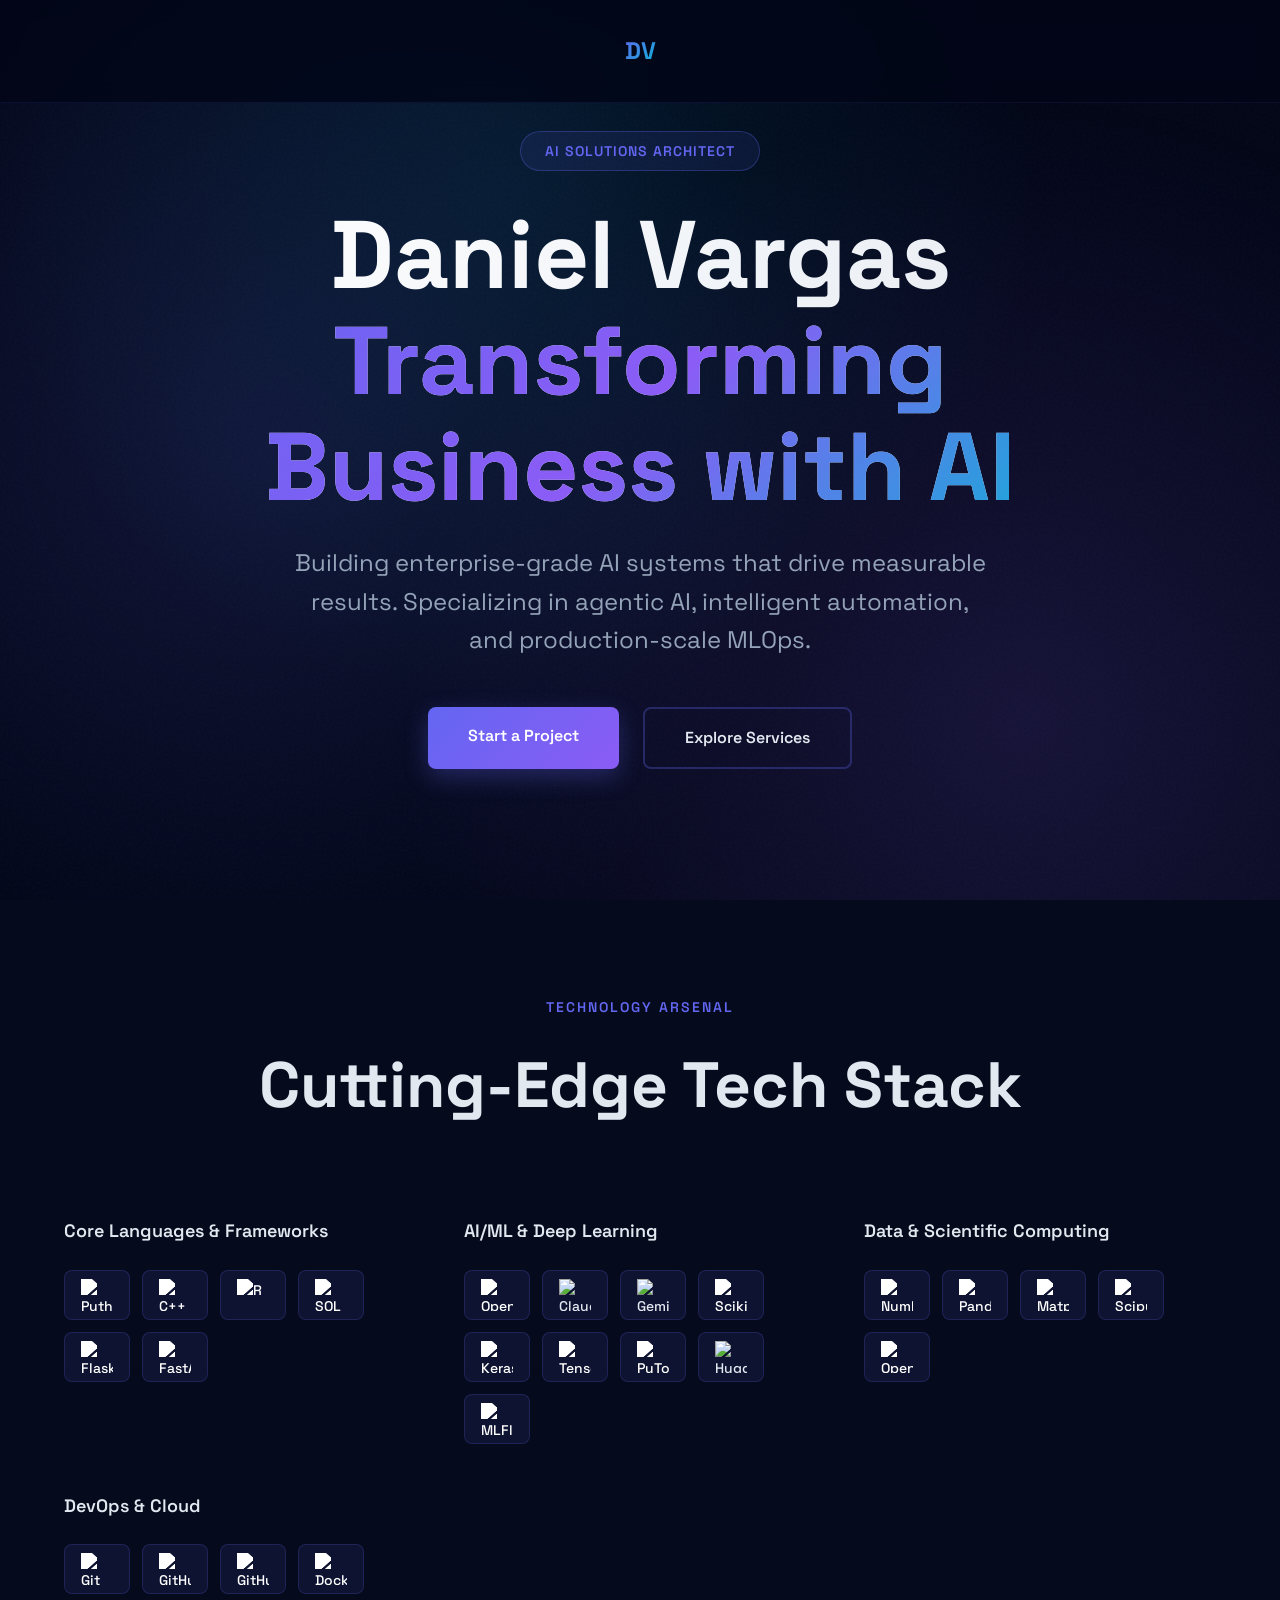
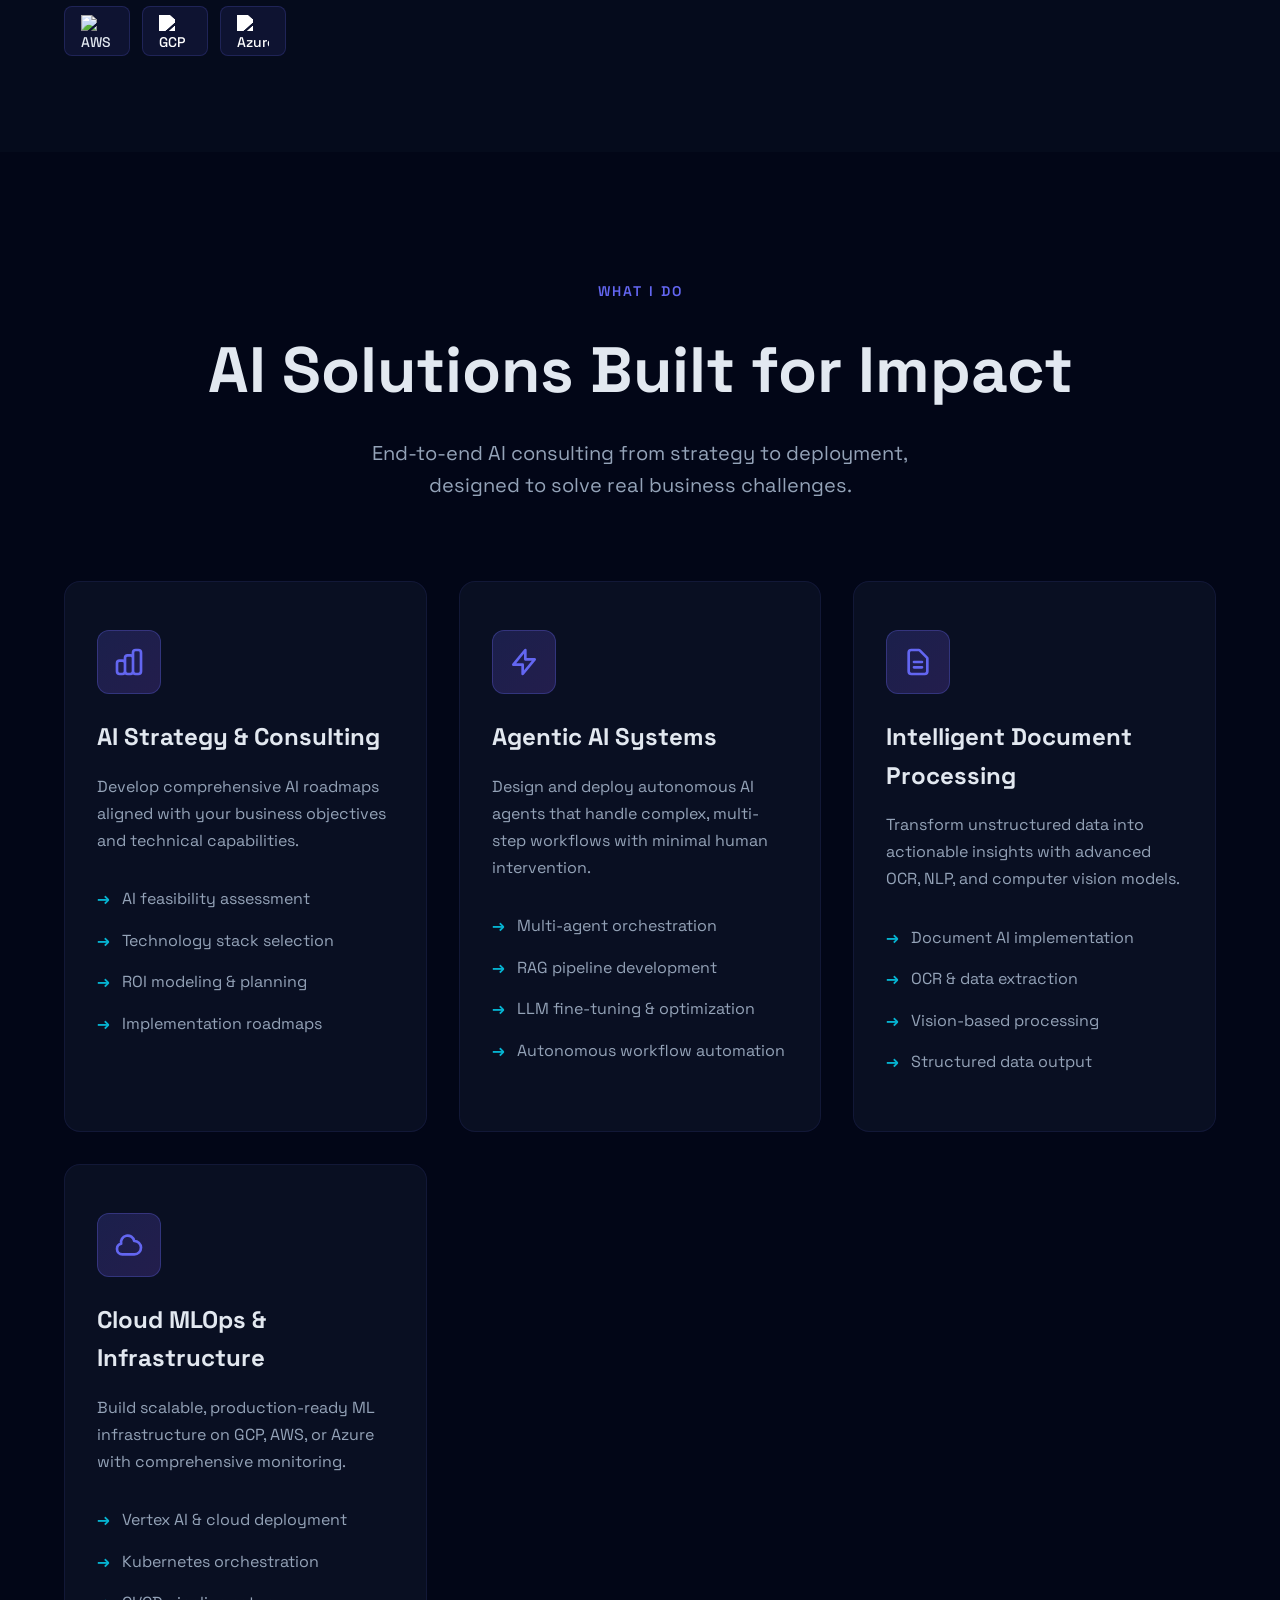
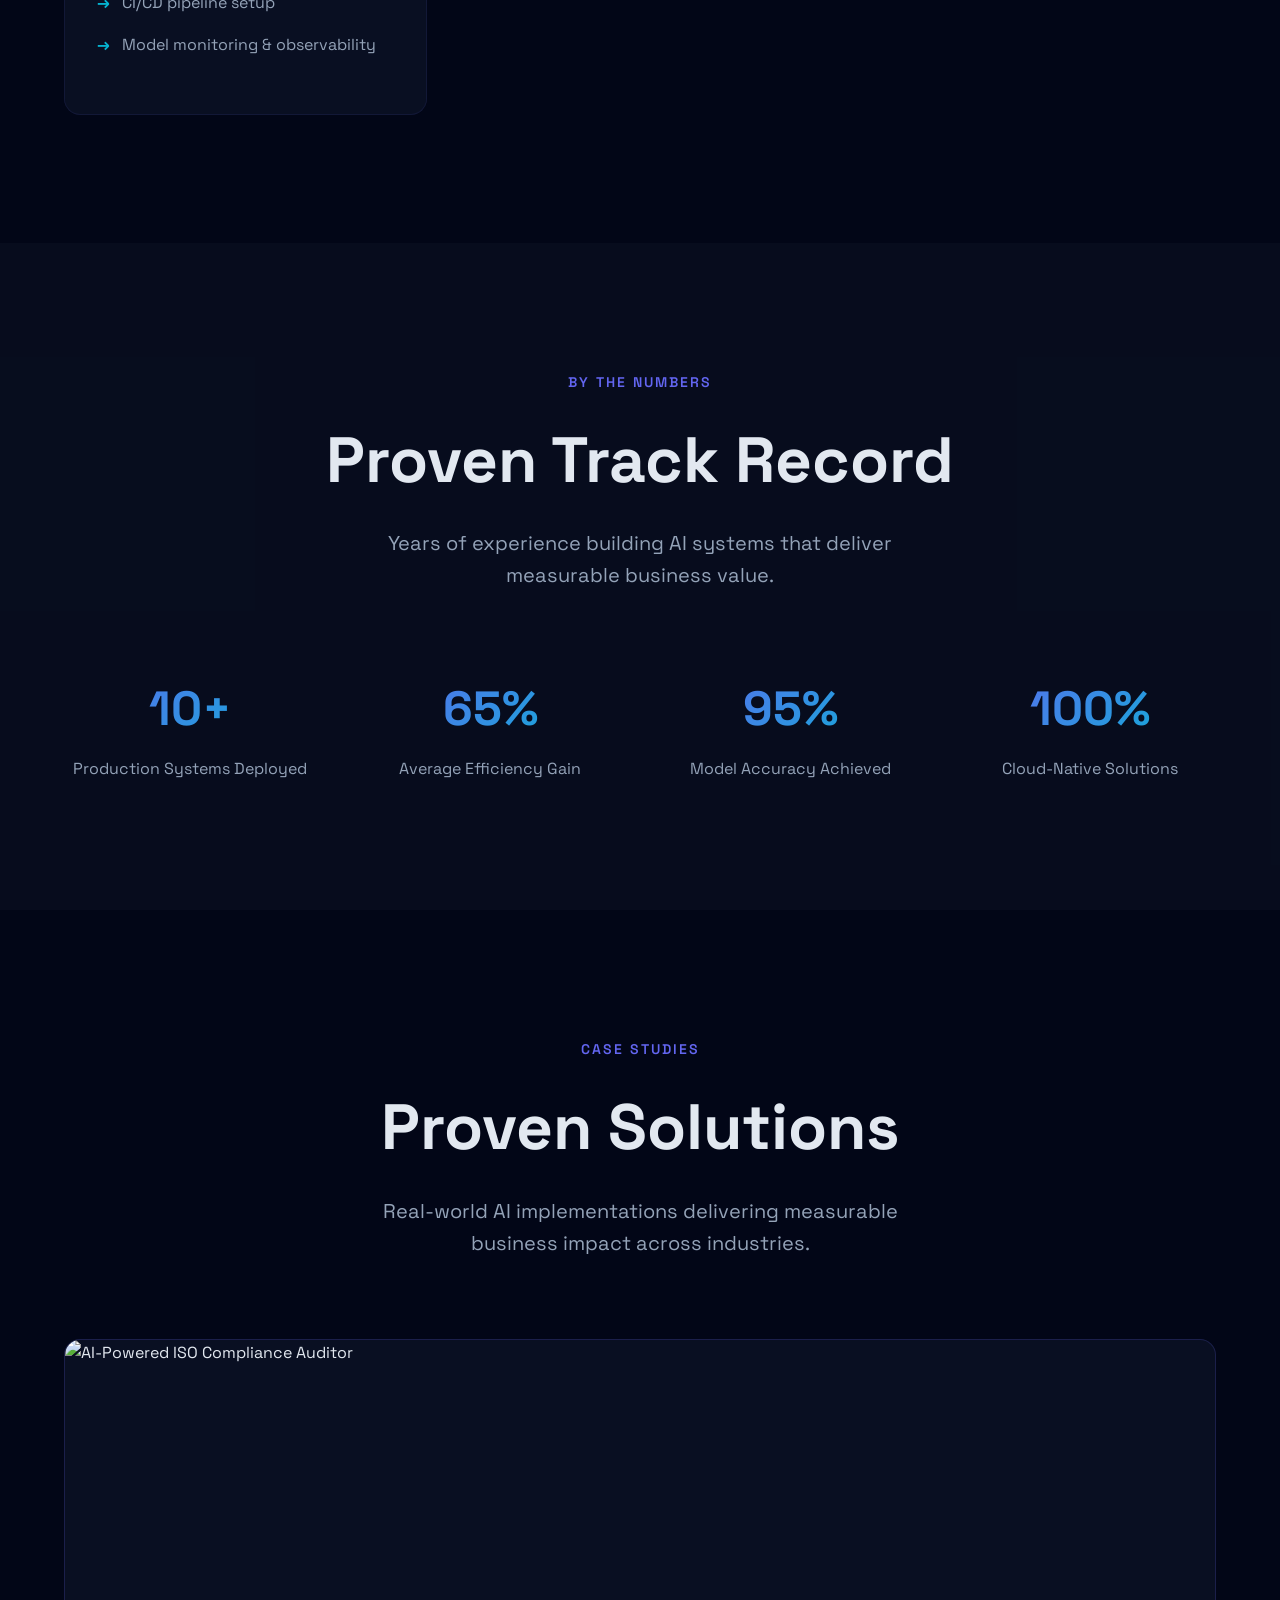
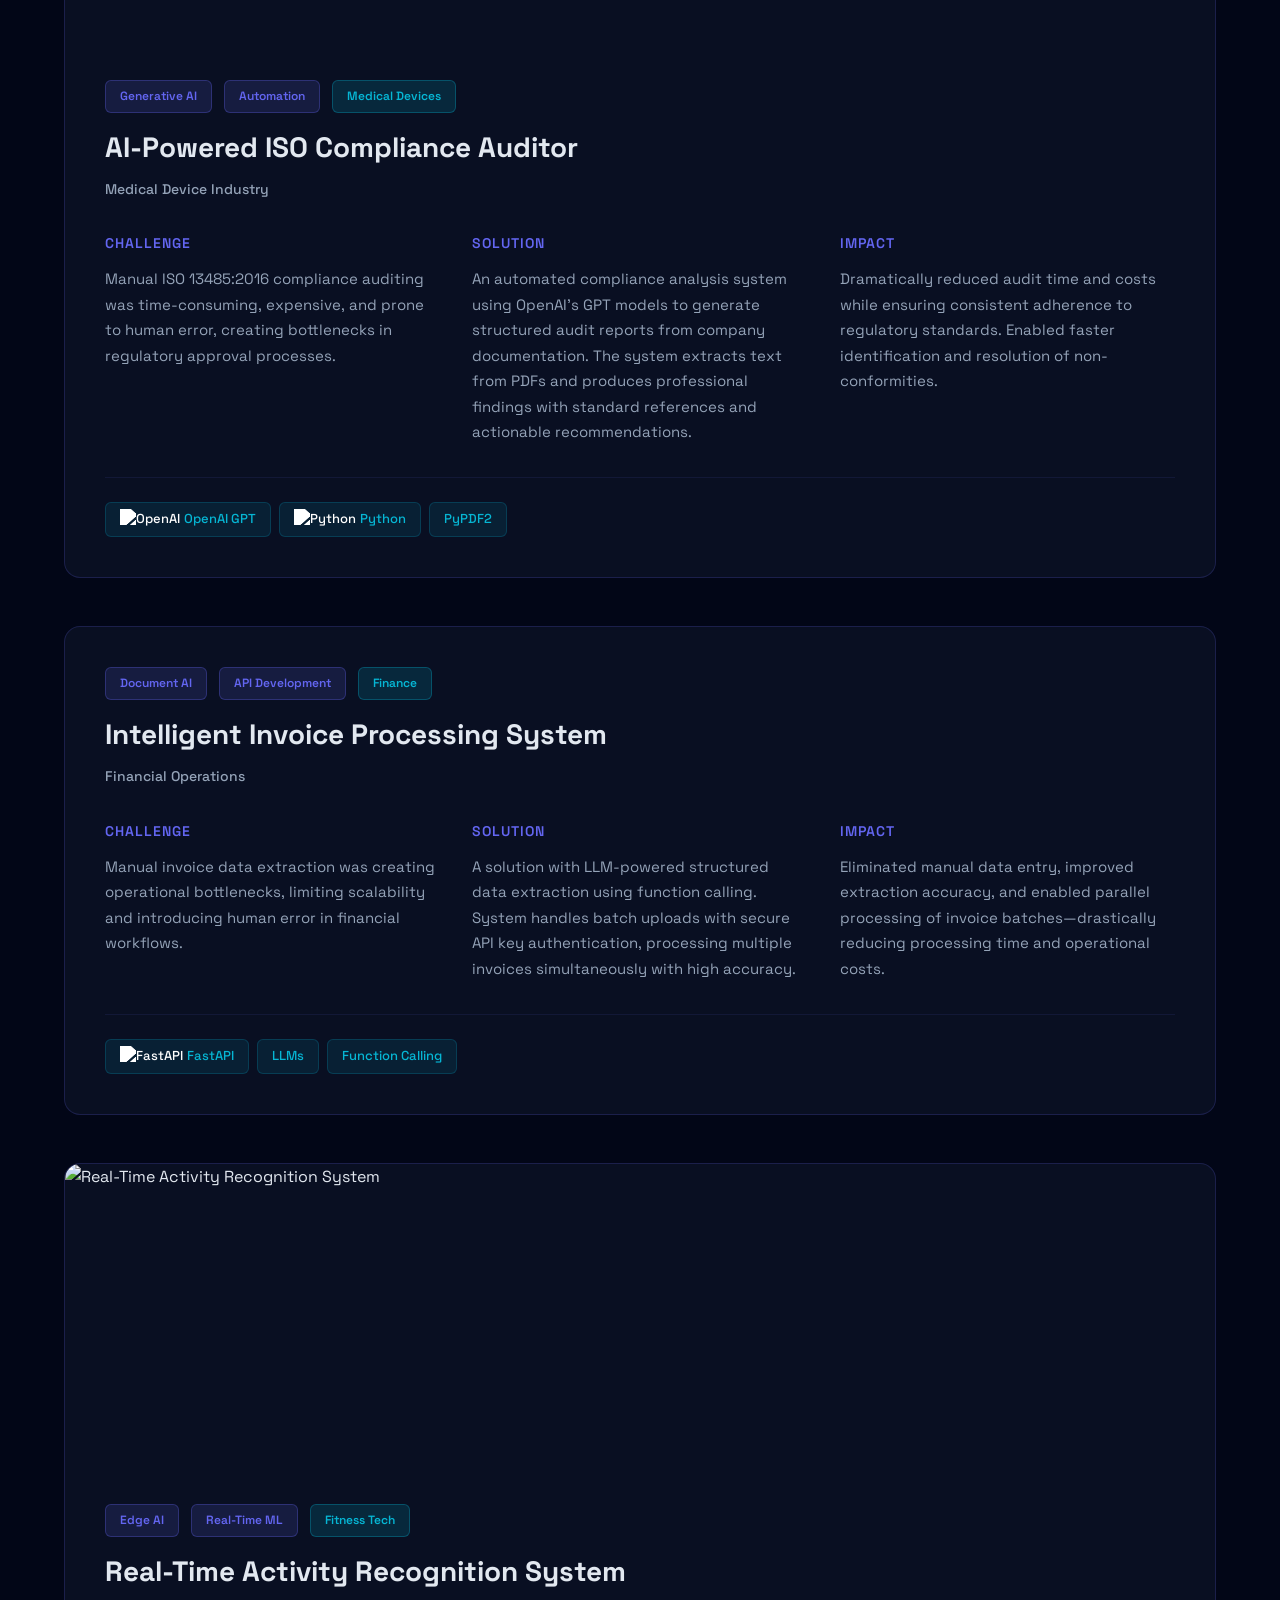
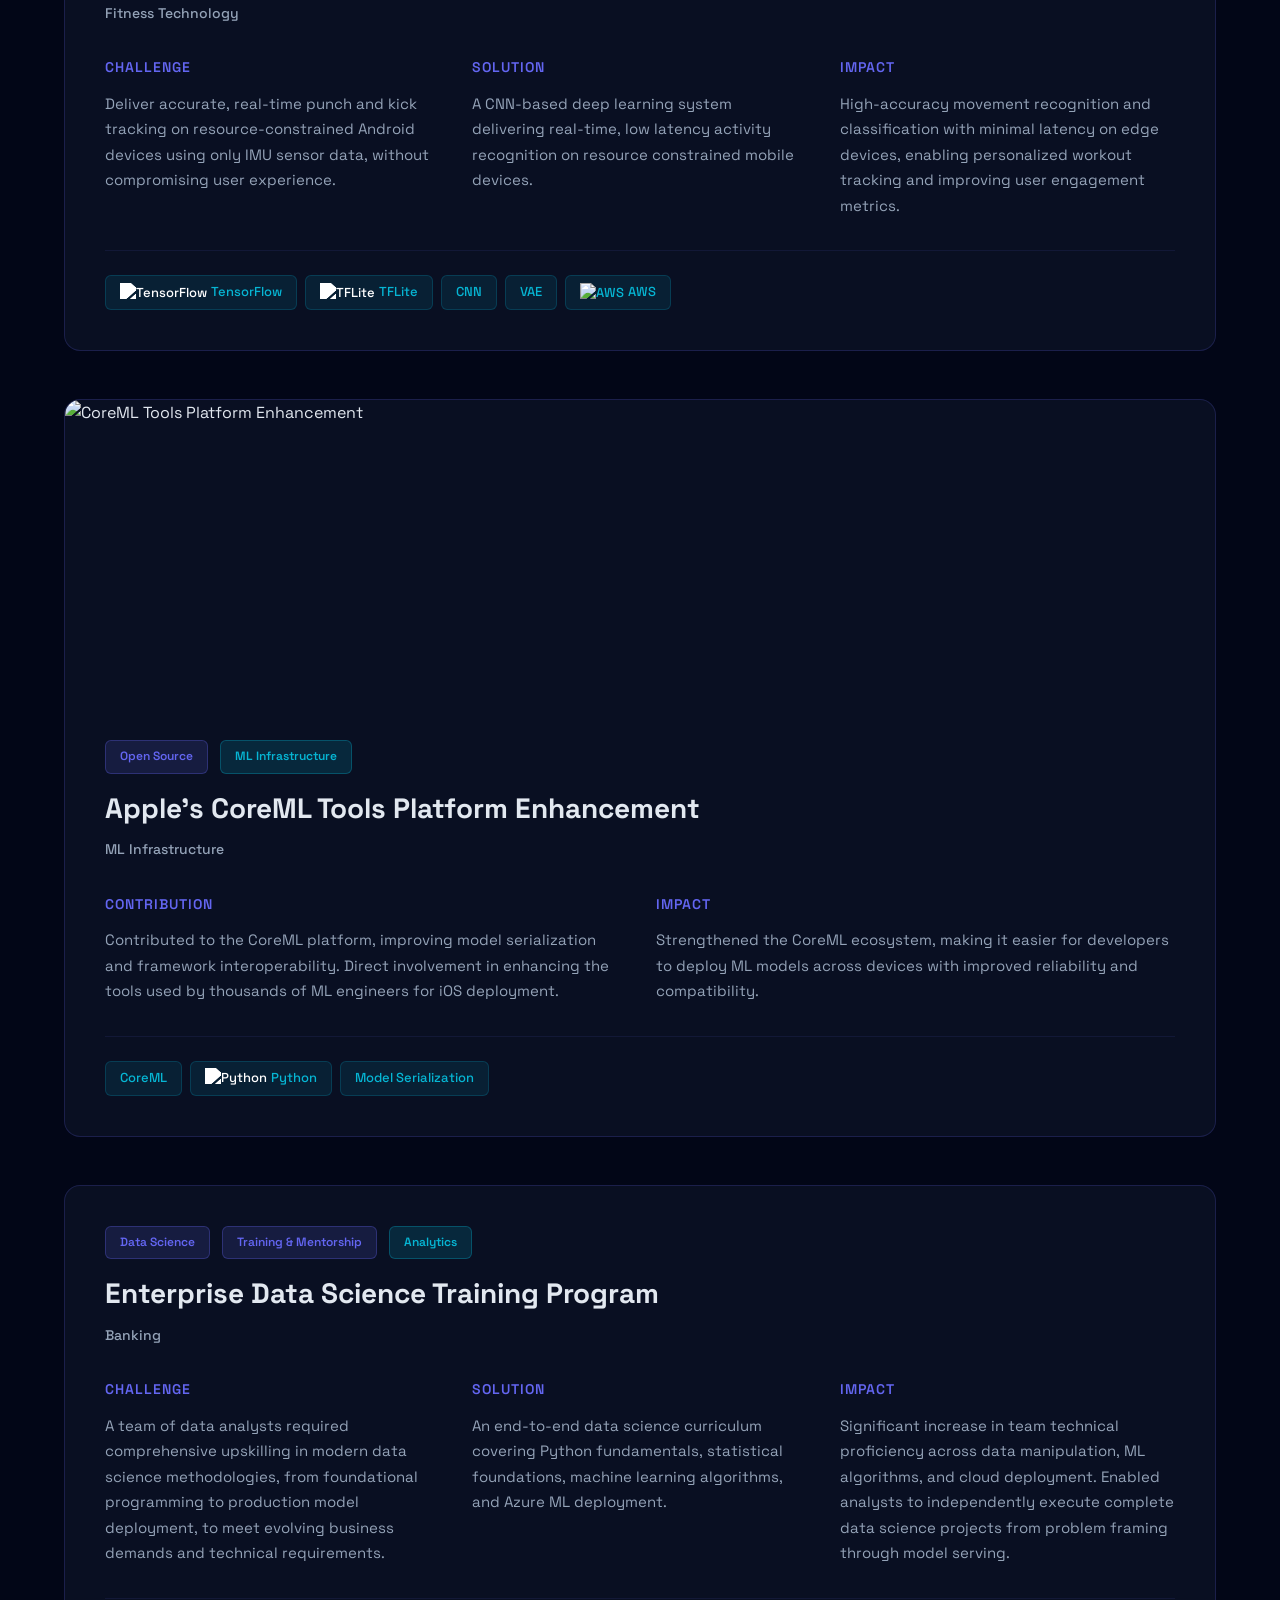
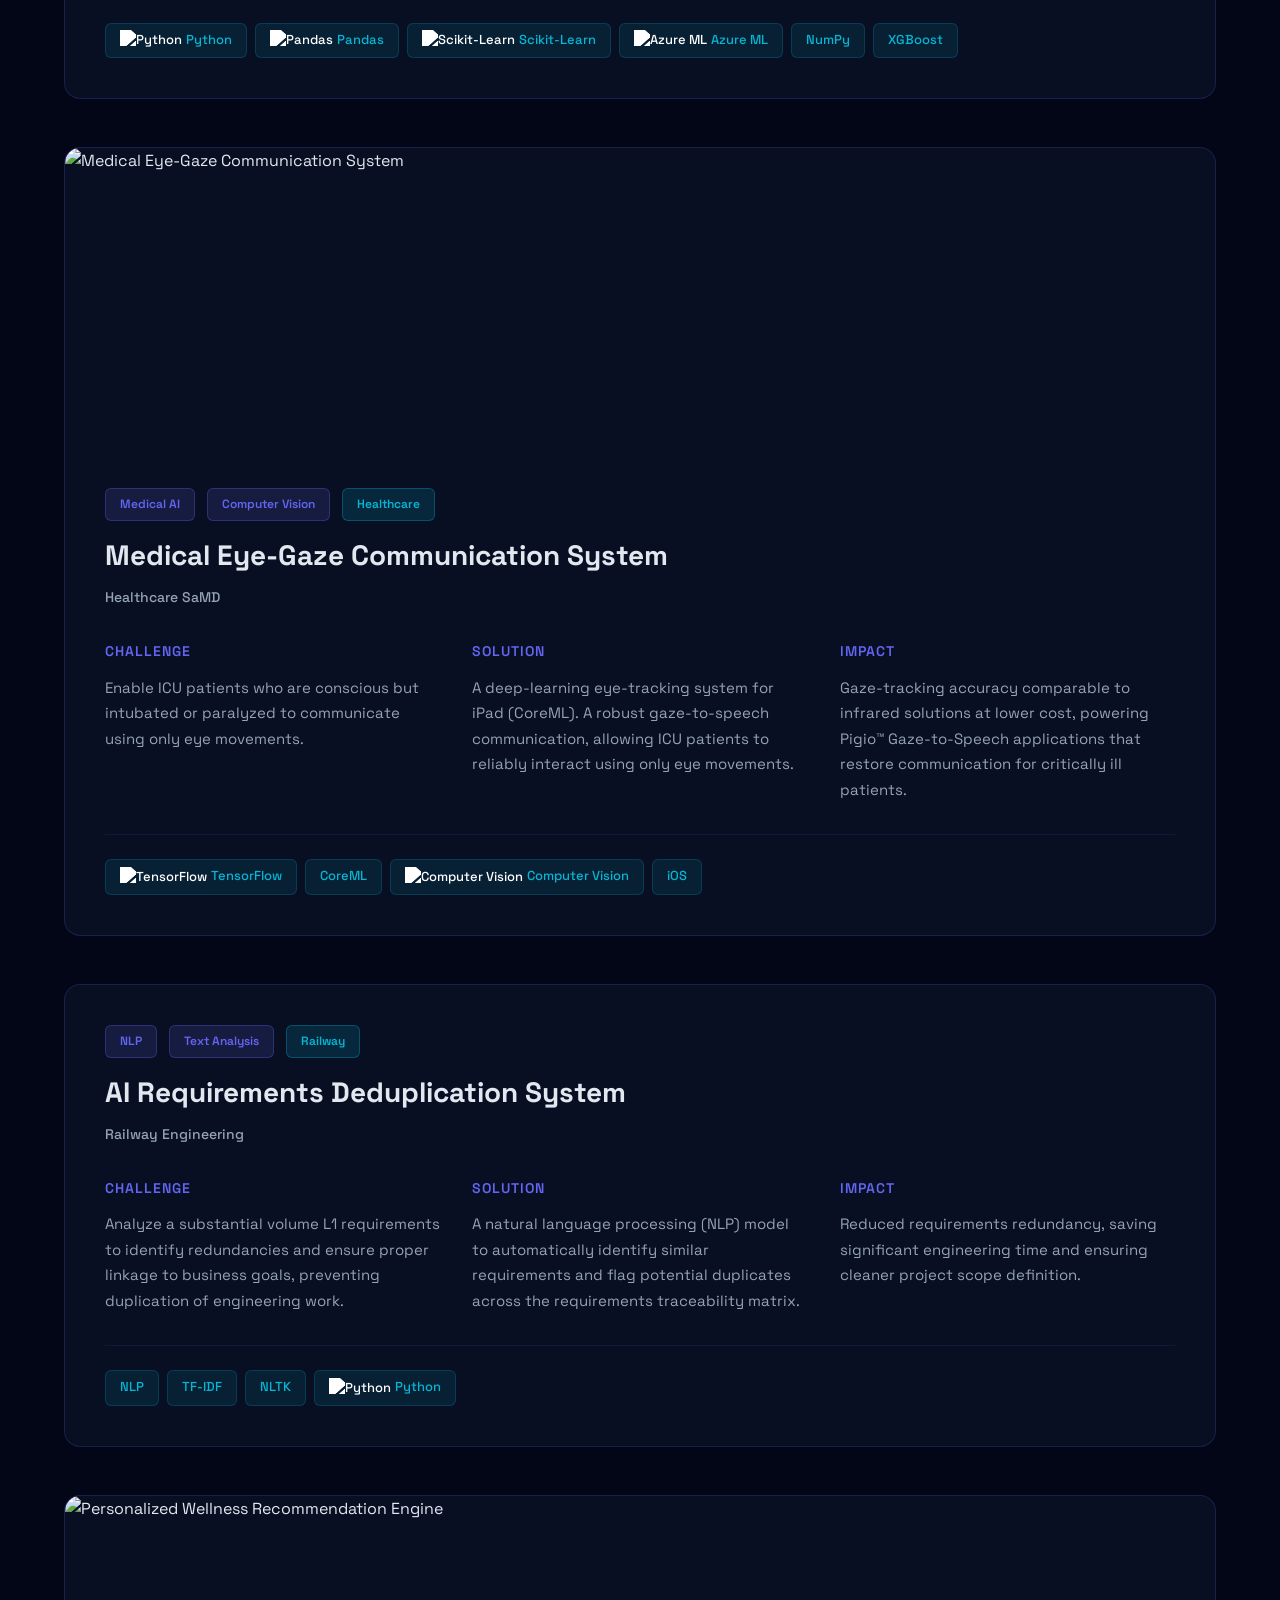
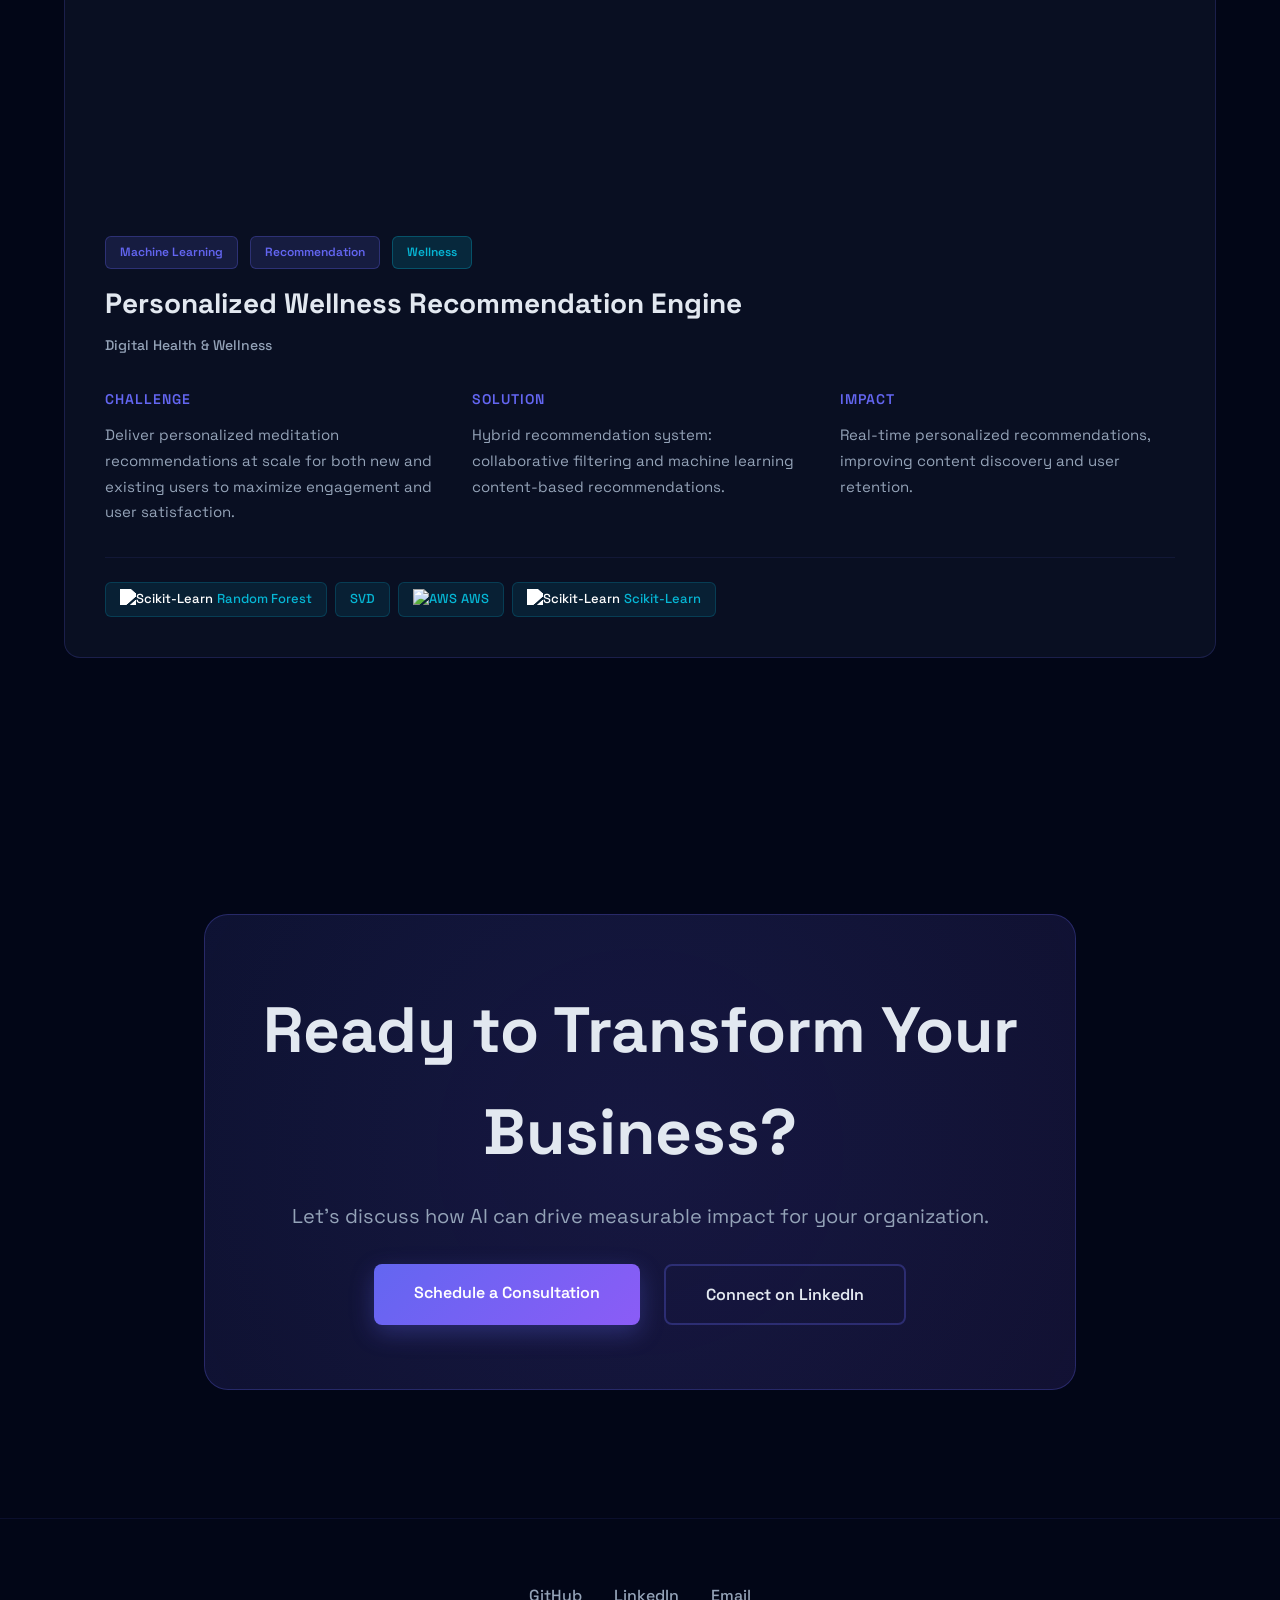
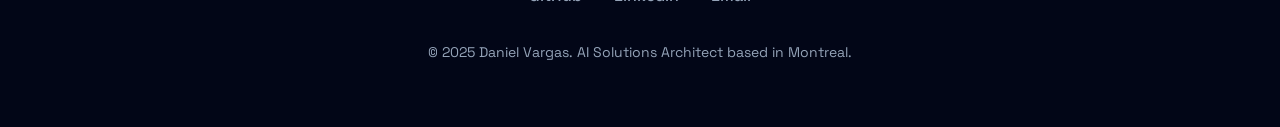
==== index.html @ e48bd7ed "imrpoves wording." ====
<!DOCTYPE html>
<html lang="en">
<head>
    <meta charset="UTF-8">
    <meta name="viewport" content="width=device-width, initial-scale=1.0">
    <title>Daniel Vargas | AI Solutions Architect</title>
    <link rel="icon" type="image/svg+xml" href="data:image/svg+xml,<svg xmlns='http://www.w3.org/2000/svg' viewBox='0 0 100 100'><defs><linearGradient id='grad' x1='0%25' y1='0%25' x2='100%25' y2='100%25'><stop offset='0%25' style='stop-color:%236366f1;stop-opacity:1'/><stop offset='100%25' style='stop-color:%2306b6d4;stop-opacity:1'/></linearGradient></defs><rect width='100' height='100' rx='20' fill='%23050816'/><text x='50' y='72' font-family='Arial,sans-serif' font-size='55' font-weight='700' fill='url(%23grad)' text-anchor='middle'>DV</text></svg>">
    <link rel="preconnect" href="https://fonts.googleapis.com">
    <link rel="preconnect" href="https://fonts.gstatic.com" crossorigin>
    <link href="https://fonts.googleapis.com/css2?family=Space+Grotesk:wght@300;400;500;600;700&display=swap" rel="stylesheet">
    <style>
        * {
            margin: 0;
            padding: 0;
            box-sizing: border-box;
        }

        :root {
            --primary: #6366f1;
            --secondary: #8b5cf6;
            --accent: #06b6d4;
            --dark: #0f172a;
            --darker: #020617;
            --text: #e2e8f0;
            --text-dim: #94a3b8;
        }

        body {
            font-family: 'Space Grotesk', sans-serif;
            background: var(--darker);
            color: var(--text);
            overflow-x: hidden;
            line-height: 1.6;
        }

        /* Animated Background */
        .bg-animated {
            position: fixed;
            top: 0;
            left: 0;
            width: 100%;
            height: 100%;
            z-index: 0;
            background: 
                radial-gradient(circle at 20% 50%, rgba(99, 102, 241, 0.15) 0%, transparent 50%),
                radial-gradient(circle at 80% 80%, rgba(139, 92, 246, 0.15) 0%, transparent 50%),
                radial-gradient(circle at 40% 20%, rgba(6, 182, 212, 0.1) 0%, transparent 50%);
        }

        .grain {
            position: fixed;
            top: 0;
            left: 0;
            width: 100%;
            height: 100%;
            z-index: 1;
            opacity: 0.03;
            pointer-events: none;
            background-image: url("data:image/svg+xml,%3Csvg viewBox='0 0 400 400' xmlns='http://www.w3.org/2000/svg'%3E%3Cfilter id='noiseFilter'%3E%3CfeTurbulence type='fractalNoise' baseFrequency='0.9' numOctaves='4' stitchTiles='stitch'/%3E%3C/filter%3E%3Crect width='100%25' height='100%25' filter='url(%23noiseFilter)'/%3E%3C/svg%3E");
        }

        .content {
            position: relative;
            z-index: 2;
        }

        /* Navigation */
        nav {
            position: fixed;
            top: 0;
            width: 100%;
            padding: 2rem 4rem;
            display: flex;
            justify-content: center;
            align-items: center;
            z-index: 100;
            backdrop-filter: blur(12px);
            background: rgba(2, 6, 23, 0.8);
            border-bottom: 1px solid rgba(99, 102, 241, 0.1);
        }

        .logo {
            font-size: 1.5rem;
            font-weight: 700;
            background: linear-gradient(135deg, var(--primary), var(--accent));
            -webkit-background-clip: text;
            -webkit-text-fill-color: transparent;
            background-clip: text;
        }

        /* Hero Section */
        .hero {
            min-height: 100vh;
            display: flex;
            align-items: center;
            justify-content: center;
            padding: 8rem 4rem;
            text-align: center;
        }

        .hero-content {
            max-width: 1000px;
        }

        .hero-badge {
            display: inline-block;
            padding: 0.5rem 1.5rem;
            background: rgba(99, 102, 241, 0.1);
            border: 1px solid rgba(99, 102, 241, 0.3);
            border-radius: 50px;
            font-size: 0.875rem;
            font-weight: 600;
            color: var(--primary);
            margin-bottom: 2rem;
            text-transform: uppercase;
            letter-spacing: 1px;
        }

        h1 {
            font-size: clamp(3rem, 8vw, 6rem);
            font-weight: 700;
            line-height: 1.1;
            margin-bottom: 1.5rem;
            background: linear-gradient(135deg, #fff 0%, var(--text) 100%);
            -webkit-background-clip: text;
            -webkit-text-fill-color: transparent;
            background-clip: text;
        }

        .hero h1 span {
            display: block;
            background: linear-gradient(135deg, var(--primary), var(--secondary), var(--accent));
            -webkit-background-clip: text;
            -webkit-text-fill-color: transparent;
            background-clip: text;
        }

        .hero-subtitle {
            font-size: clamp(1.125rem, 2vw, 1.5rem);
            color: var(--text-dim);
            margin-bottom: 3rem;
            max-width: 700px;
            margin-left: auto;
            margin-right: auto;
        }

        .cta-buttons {
            display: flex;
            gap: 1.5rem;
            justify-content: center;
            flex-wrap: wrap;
        }

        .btn {
            padding: 1rem 2.5rem;
            border-radius: 8px;
            font-weight: 600;
            text-decoration: none;
            transition: all 0.3s;
            font-size: 1rem;
            cursor: pointer;
            border: none;
            display: inline-block;
        }

        .btn-primary {
            background: linear-gradient(135deg, var(--primary), var(--secondary));
            color: white;
            box-shadow: 0 8px 24px rgba(99, 102, 241, 0.3);
        }

        .btn-primary:hover {
            transform: translateY(-2px);
            box-shadow: 0 12px 32px rgba(99, 102, 241, 0.4);
        }

        .btn-secondary {
            background: transparent;
            color: var(--text);
            border: 2px solid rgba(99, 102, 241, 0.3);
        }

        .btn-secondary:hover {
            border-color: var(--primary);
            background: rgba(99, 102, 241, 0.1);
        }

        /* Services Section */
        .services {
            padding: 8rem 4rem;
            max-width: 1400px;
            margin: 0 auto;
        }

        .section-header {
            text-align: center;
            margin-bottom: 5rem;
        }

        .section-label {
            font-size: 0.875rem;
            font-weight: 600;
            color: var(--primary);
            text-transform: uppercase;
            letter-spacing: 2px;
            margin-bottom: 1rem;
        }

        h2 {
            font-size: clamp(2.5rem, 5vw, 4rem);
            font-weight: 700;
            margin-bottom: 1rem;
        }

        .section-description {
            font-size: 1.25rem;
            color: var(--text-dim);
            max-width: 600px;
            margin: 0 auto;
        }

        .services-grid {
            display: grid;
            grid-template-columns: repeat(auto-fit, minmax(300px, 1fr));
            gap: 2rem;
        }

        .service-card {
            background: rgba(15, 23, 42, 0.6);
            border: 1px solid rgba(99, 102, 241, 0.1);
            border-radius: 16px;
            padding: 3rem 2rem;
            transition: all 0.4s;
            position: relative;
            overflow: hidden;
        }

        .service-card::before {
            content: '';
            position: absolute;
            top: 0;
            left: 0;
            width: 100%;
            height: 100%;
            background: linear-gradient(135deg, rgba(99, 102, 241, 0.1) 0%, transparent 50%);
            opacity: 0;
            transition: opacity 0.4s;
        }

        .service-card:hover {
            transform: translateY(-8px);
            border-color: rgba(99, 102, 241, 0.3);
            box-shadow: 0 20px 60px rgba(99, 102, 241, 0.2);
        }

        .service-card:hover::before {
            opacity: 1;
        }

        .service-icon {
            width: 64px;
            height: 64px;
            background: linear-gradient(135deg, rgba(99, 102, 241, 0.2), rgba(139, 92, 246, 0.2));
            border-radius: 12px;
            display: flex;
            align-items: center;
            justify-content: center;
            margin-bottom: 1.5rem;
            border: 1px solid rgba(99, 102, 241, 0.3);
            position: relative;
            z-index: 1;
        }

        .service-icon svg {
            width: 32px;
            height: 32px;
            stroke: var(--primary);
        }

        .service-card h3 {
            font-size: 1.5rem;
            margin-bottom: 1rem;
            position: relative;
            z-index: 1;
        }

        .service-card p {
            color: var(--text-dim);
            line-height: 1.7;
            position: relative;
            z-index: 1;
        }

        .service-features {
            list-style: none;
            margin-top: 1.5rem;
            position: relative;
            z-index: 1;
        }

        .service-features li {
            padding: 0.5rem 0;
            color: var(--text-dim);
            display: flex;
            align-items: center;
            gap: 0.75rem;
        }

        .service-features li::before {
            content: '→';
            color: var(--accent);
            font-weight: 700;
        }

        /* Expertise Section */
        .expertise {
            padding: 8rem 4rem;
            background: rgba(15, 23, 42, 0.4);
        }

        .expertise-content {
            max-width: 1400px;
            margin: 0 auto;
        }

        .expertise-grid {
            display: grid;
            grid-template-columns: repeat(auto-fit, minmax(250px, 1fr));
            gap: 3rem;
            margin-top: 4rem;
        }

        .expertise-item {
            text-align: center;
        }

        .expertise-number {
            font-size: 3rem;
            font-weight: 700;
            background: linear-gradient(135deg, var(--primary), var(--accent));
            -webkit-background-clip: text;
            -webkit-text-fill-color: transparent;
            background-clip: text;
            margin-bottom: 0.5rem;
        }

        .expertise-label {
            color: var(--text-dim);
            font-size: 1rem;
        }

        /* CTA Section */
        .cta-section {
            padding: 8rem 4rem;
            max-width: 1000px;
            margin: 0 auto;
            text-align: center;
        }

        .cta-box {
            background: linear-gradient(135deg, rgba(99, 102, 241, 0.1), rgba(139, 92, 246, 0.1));
            border: 1px solid rgba(99, 102, 241, 0.3);
            border-radius: 24px;
            padding: 4rem 3rem;
            position: relative;
            overflow: hidden;
        }

        .cta-box::before {
            content: '';
            position: absolute;
            top: -50%;
            left: -50%;
            width: 200%;
            height: 200%;
            background: radial-gradient(circle, rgba(99, 102, 241, 0.1) 0%, transparent 70%);
            animation: pulse 4s ease-in-out infinite;
        }

        @keyframes pulse {
            0%, 100% { transform: scale(1); opacity: 0.5; }
            50% { transform: scale(1.1); opacity: 0.8; }
        }

        .cta-box h2 {
            position: relative;
            z-index: 1;
            margin-bottom: 1rem;
        }

        .cta-box p {
            position: relative;
            z-index: 1;
            color: var(--text-dim);
            font-size: 1.25rem;
            margin-bottom: 2rem;
        }

        .cta-box .cta-buttons {
            position: relative;
            z-index: 1;
        }

        /* Footer */
        footer {
            padding: 4rem;
            text-align: center;
            border-top: 1px solid rgba(99, 102, 241, 0.1);
        }

        .footer-content {
            max-width: 1400px;
            margin: 0 auto;
        }

        .social-links {
            display: flex;
            gap: 2rem;
            justify-content: center;
            margin-bottom: 2rem;
        }

        .social-links a {
            color: var(--text-dim);
            text-decoration: none;
            transition: color 0.3s;
            font-weight: 500;
        }

        .social-links a:hover {
            color: var(--primary);
        }

        .copyright {
            color: var(--text-dim);
            font-size: 0.875rem;
        }

        /* Tech Stack Section */
        .tech-stack {
            padding: 6rem 4rem;
            background: rgba(15, 23, 42, 0.3);
        }

        .tech-stack-content {
            max-width: 1400px;
            margin: 0 auto;
        }

        .tech-categories {
            display: grid;
            grid-template-columns: repeat(auto-fit, minmax(300px, 1fr));
            gap: 3rem;
            margin-top: 3rem;
        }

        .tech-category h4 {
            font-size: 1.125rem;
            color: var(--text);
            margin-bottom: 1.5rem;
            font-weight: 600;
        }

        .tech-tags {
            display: flex;
            flex-wrap: wrap;
            gap: 0.75rem;
        }

        .tech-tag {
            background: rgba(99, 102, 241, 0.1);
            border: 1px solid rgba(99, 102, 241, 0.2);
            padding: 0.5rem 1rem;
            border-radius: 8px;
            font-size: 0.875rem;
            font-weight: 500;
            color: var(--text);
            transition: all 0.3s;
            display: flex;
            align-items: center;
            justify-content: center;
        }

        .tech-tag img {
            margin: 0 auto;
        }

        .tech-tag:hover {
            background: rgba(99, 102, 241, 0.2);
            border-color: rgba(99, 102, 241, 0.4);
            transform: translateY(-2px);
        }

        .tech-icon-img {
            width: 32px;
            height: 32px;
            object-fit: contain;
        }

        .tech-icon-filter {
            filter: brightness(0) invert(1);
        }

        /* Projects Section */
        .projects {
            padding: 8rem 4rem;
            max-width: 1400px;
            margin: 0 auto;
        }

        .projects-content {
            width: 100%;
        }

        .projects-list {
            display: flex;
            flex-direction: column;
            gap: 3rem;
            margin-top: 4rem;
        }

        .project-card {
            background: rgba(15, 23, 42, 0.6);
            border: 1px solid rgba(99, 102, 241, 0.2);
            border-radius: 16px;
            padding: 0;
            transition: all 0.3s;
            overflow: hidden;
        }

        .project-image {
            width: 100%;
            height: 300px;
            object-fit: cover;
            display: block;
        }

        .project-content-wrapper {
            padding: 2.5rem;
        }

        .project-card:hover {
            border-color: rgba(99, 102, 241, 0.4);
            box-shadow: 0 12px 40px rgba(99, 102, 241, 0.15);
        }

        .project-header {
            display: flex;
            justify-content: space-between;
            align-items: flex-start;
            margin-bottom: 2rem;
        }

        .project-tag {
            display: inline-block;
            padding: 0.375rem 0.875rem;
            background: rgba(99, 102, 241, 0.15);
            border: 1px solid rgba(99, 102, 241, 0.3);
            border-radius: 6px;
            font-size: 0.75rem;
            font-weight: 600;
            color: var(--primary);
            margin-right: 0.5rem;
            margin-bottom: 0.75rem;
        }

        .project-tag-client {
            display: inline-block;
            padding: 0.375rem 0.875rem;
            background: rgba(6, 182, 212, 0.15);
            border: 1px solid rgba(6, 182, 212, 0.3);
            border-radius: 6px;
            font-size: 0.75rem;
            font-weight: 600;
            color: var(--accent);
            margin-right: 0.5rem;
            margin-bottom: 0.75rem;
        }

        .project-header h3 {
            font-size: 1.75rem;
            margin-bottom: 0.5rem;
            color: var(--text);
        }

        .project-industry {
            font-size: 0.875rem;
            color: var(--text-dim);
            font-weight: 500;
        }

        .project-content {
            display: grid;
            grid-template-columns: repeat(auto-fit, minmax(280px, 1fr));
            gap: 2rem;
            margin-bottom: 2rem;
        }

        .project-section h4 {
            font-size: 0.875rem;
            color: var(--primary);
            text-transform: uppercase;
            letter-spacing: 1px;
            margin-bottom: 0.75rem;
            font-weight: 600;
        }

        .project-section p {
            color: var(--text-dim);
            line-height: 1.7;
            font-size: 0.938rem;
        }

        .project-tech {
            display: flex;
            flex-wrap: wrap;
            gap: 0.5rem;
            padding-top: 1.5rem;
            border-top: 1px solid rgba(99, 102, 241, 0.1);
        }

        .project-tech span {
            background: rgba(6, 182, 212, 0.1);
            border: 1px solid rgba(6, 182, 212, 0.2);
            padding: 0.375rem 0.875rem;
            border-radius: 6px;
            font-size: 0.813rem;
            color: var(--accent);
            font-weight: 500;
        }

        .project-link {
            display: inline-block;
            margin-top: 1.5rem;
            color: var(--primary);
            text-decoration: none;
            font-weight: 600;
            font-size: 0.938rem;
            transition: all 0.3s;
        }

        .project-link:hover {
            color: var(--accent);
            transform: translateX(4px);
        }

        /* Mobile Menu */
        .menu-toggle {
            display: none;
            flex-direction: column;
            gap: 6px;
            cursor: pointer;
        }

        .menu-toggle span {
            width: 28px;
            height: 2px;
            background: var(--text);
            transition: all 0.3s;
        }

        /* Responsive */
        @media (max-width: 768px) {
            nav {
                padding: 1.5rem 2rem;
            }

            .hero {
                padding: 6rem 2rem;
            }

            .tech-stack, .services, .projects, .expertise, .cta-section {
                padding: 4rem 2rem;
            }

            .services-grid {
                grid-template-columns: 1fr;
            }

            .tech-categories {
                grid-template-columns: 1fr;
                gap: 2rem;
            }

            .project-content {
                grid-template-columns: 1fr;
                gap: 1.5rem;
            }

            .expertise-grid {
                grid-template-columns: repeat(2, 1fr);
                gap: 2rem;
            }

            .cta-box {
                padding: 3rem 2rem;
            }

            .cta-buttons {
                flex-direction: column;
                gap: 1rem;
            }

            .btn {
                width: 100%;
            }
        }
    </style>
</head>
<body>
    <div class="bg-animated"></div>
    <div class="grain"></div>

    <div class="content">
        <!-- Navigation -->
        <nav>
            <div class="logo">DV</div>
        </nav>

        <!-- Hero Section -->
        <section class="hero">
            <div class="hero-content">
                <div class="hero-badge">AI Solutions Architect</div>
                <h1>
                    Daniel Vargas
                    <span>Transforming Business with AI</span>
                </h1>
                <p class="hero-subtitle">
                    Building enterprise-grade AI systems that drive measurable results. Specializing in agentic AI, intelligent automation, and production-scale MLOps.
                </p>
                <div class="cta-buttons">
                    <a href="#contact" class="btn btn-primary">Start a Project</a>
                    <a href="#services" class="btn btn-secondary">Explore Services</a>
                </div>
            </div>
        </section>

        <!-- Tech Stack Section -->
        <section class="tech-stack">
            <div class="tech-stack-content">
                <div class="section-header">
                    <div class="section-label">Technology Arsenal</div>
                    <h2>Cutting-Edge Tech Stack</h2>
                </div>

                <div class="tech-categories">
                    <div class="tech-category">
                        <h4>Core Languages & Frameworks</h4>
                        <div class="tech-tags">
                            <span class="tech-tag"><img src="https://unpkg.com/simple-icons@v9/icons/python.svg" alt="Python" class="tech-icon-img tech-icon-filter" title="Python"></span>
                            <span class="tech-tag"><img src="https://unpkg.com/simple-icons@v9/icons/cplusplus.svg" alt="C++" class="tech-icon-img tech-icon-filter" title="C++"></span>
                            <span class="tech-tag"><img src="https://unpkg.com/simple-icons@v9/icons/r.svg" alt="R" class="tech-icon-img tech-icon-filter" title="R"></span>
                            <span class="tech-tag"><img src="https://unpkg.com/simple-icons@v9/icons/mysql.svg" alt="SQL" class="tech-icon-img tech-icon-filter" title="SQL"></span>
                            <span class="tech-tag"><img src="https://unpkg.com/simple-icons@v9/icons/flask.svg" alt="Flask" class="tech-icon-img tech-icon-filter" title="Flask"></span>
                            <span class="tech-tag"><img src="https://unpkg.com/simple-icons@v9/icons/fastapi.svg" alt="FastAPI" class="tech-icon-img tech-icon-filter" title="FastAPI"></span>
                        </div>
                    </div>

                    <div class="tech-category">
                        <h4>AI/ML & Deep Learning</h4>
                        <div class="tech-tags">
                            <span class="tech-tag"><img src="https://unpkg.com/simple-icons@v9/icons/openai.svg" alt="OpenAI" class="tech-icon-img tech-icon-filter" title="OpenAI"></span>
                            <span class="tech-tag"><img src="https://cdn.simpleicons.org/anthropic/white" alt="Claude" class="tech-icon-img" title="Claude"></span>
                            <span class="tech-tag"><img src="https://cdn.simpleicons.org/googlegemini/white" alt="Gemini" class="tech-icon-img" title="Gemini"></span>
                            <span class="tech-tag"><img src="https://unpkg.com/simple-icons@v9/icons/scikitlearn.svg" alt="Scikit-Learn" class="tech-icon-img tech-icon-filter" title="Scikit-Learn"></span>
<!--                            <span class="tech-tag"><img src="https://unpkg.com/simple-icons@v9/icons/xgboost.svg" alt="XGBoost" class="tech-icon-img tech-icon-filter" title="XGBoost"></span>-->
                            <span class="tech-tag"><img src="https://unpkg.com/simple-icons@v9/icons/keras.svg" alt="Keras" class="tech-icon-img tech-icon-filter" title="Keras"></span>
                            <span class="tech-tag"><img src="https://unpkg.com/simple-icons@v9/icons/tensorflow.svg" alt="TensorFlow" class="tech-icon-img tech-icon-filter" title="TensorFlow"></span>
                            <span class="tech-tag"><img src="https://unpkg.com/simple-icons@v9/icons/pytorch.svg" alt="PyTorch" class="tech-icon-img tech-icon-filter" title="PyTorch"></span>
                            <span class="tech-tag"><img src="https://cdn.simpleicons.org/huggingface/white" alt="Hugging Face" class="tech-icon-img" title="Hugging Face"></span>
                            <span class="tech-tag"><img src="https://unpkg.com/simple-icons@v9/icons/mlflow.svg" alt="MLFlow" class="tech-icon-img tech-icon-filter" title="MLFlow"></span>
                        </div>
                    </div>

                    <div class="tech-category">
                        <h4>Data & Scientific Computing</h4>
                        <div class="tech-tags">
                            <span class="tech-tag"><img src="https://unpkg.com/simple-icons@v9/icons/numpy.svg" alt="NumPy" class="tech-icon-img tech-icon-filter" title="NumPy"></span>
                            <span class="tech-tag"><img src="https://unpkg.com/simple-icons@v9/icons/pandas.svg" alt="Pandas" class="tech-icon-img tech-icon-filter" title="Pandas"></span>
                            <span class="tech-tag"><img src="https://unpkg.com/simple-icons@v9/icons/plotly.svg" alt="Matplotlib" class="tech-icon-img tech-icon-filter" title="Matplotlib"></span>
                            <span class="tech-tag"><img src="https://unpkg.com/simple-icons@v9/icons/scipy.svg" alt="Scipy" class="tech-icon-img tech-icon-filter" title="Scipy"></span>
                            <span class="tech-tag"><img src="https://unpkg.com/simple-icons@v9/icons/opencv.svg" alt="OpenCV" class="tech-icon-img tech-icon-filter" title="OpenCV"></span>
                        </div>
                    </div>

                    <div class="tech-category">
                        <h4>DevOps & Cloud</h4>
                        <div class="tech-tags">
                            <span class="tech-tag"><img src="https://unpkg.com/simple-icons@v9/icons/git.svg" alt="Git" class="tech-icon-img tech-icon-filter" title="Git"></span>
                            <span class="tech-tag"><img src="https://unpkg.com/simple-icons@v9/icons/github.svg" alt="GitHub" class="tech-icon-img tech-icon-filter" title="GitHub"></span>
                            <span class="tech-tag"><img src="https://unpkg.com/simple-icons@v9/icons/githubactions.svg" alt="GitHub Actions" class="tech-icon-img tech-icon-filter" title="GitHub Actions"></span>
                            <span class="tech-tag"><img src="https://unpkg.com/simple-icons@v9/icons/docker.svg" alt="Docker" class="tech-icon-img tech-icon-filter" title="Docker"></span>
                            <span class="tech-tag"><img src="https://app.unpkg.com/simple-icons@9.21.0/files/icons/amazonaws.svg" alt="AWS" class="tech-icon-img" title="AWS"></span>
                            <span class="tech-tag"><img src="https://unpkg.com/simple-icons@v9/icons/googlecloud.svg" alt="GCP" class="tech-icon-img tech-icon-filter" title="GCP"></span>
                            <span class="tech-tag"><img src="https://unpkg.com/simple-icons@v9/icons/microsoftazure.svg" alt="Azure" class="tech-icon-img tech-icon-filter" title="Azure"></span>
                        </div>
                    </div>
                </div>
            </div>
        </section>

        <!-- Services Section -->
        <section class="services" id="services">
            <div class="section-header">
                <div class="section-label">What I Do</div>
                <h2>AI Solutions Built for Impact</h2>
                <p class="section-description">
                    End-to-end AI consulting from strategy to deployment, designed to solve real business challenges.
                </p>
            </div>

            <div class="services-grid">
                <div class="service-card">
                    <div class="service-icon">
                        <svg fill="none" stroke="currentColor" viewBox="0 0 24 24">
                            <path stroke-linecap="round" stroke-linejoin="round" stroke-width="2" d="M9 19v-6a2 2 0 00-2-2H5a2 2 0 00-2 2v6a2 2 0 002 2h2a2 2 0 002-2zm0 0V9a2 2 0 012-2h2a2 2 0 012 2v10m-6 0a2 2 0 002 2h2a2 2 0 002-2m0 0V5a2 2 0 012-2h2a2 2 0 012 2v14a2 2 0 01-2 2h-2a2 2 0 01-2-2z"/>
                        </svg>
                    </div>
                    <h3>AI Strategy & Consulting</h3>
                    <p>Develop comprehensive AI roadmaps aligned with your business objectives and technical capabilities.</p>
                    <ul class="service-features">
                        <li>AI feasibility assessment</li>
                        <li>Technology stack selection</li>
                        <li>ROI modeling & planning</li>
                        <li>Implementation roadmaps</li>
                    </ul>
                </div>
                <div class="service-card">
                    <div class="service-icon">
                        <svg fill="none" stroke="currentColor" viewBox="0 0 24 24">
                            <path stroke-linecap="round" stroke-linejoin="round" stroke-width="2" d="M13 10V3L4 14h7v7l9-11h-7z"/>
                        </svg>
                    </div>
                    <h3>Agentic AI Systems</h3>
                    <p>Design and deploy autonomous AI agents that handle complex, multi-step workflows with minimal human intervention.</p>
                    <ul class="service-features">
                        <li>Multi-agent orchestration</li>
                        <li>RAG pipeline development</li>
                        <li>LLM fine-tuning & optimization</li>
                        <li>Autonomous workflow automation</li>
                    </ul>
                </div>

                <div class="service-card">
                    <div class="service-icon">
                        <svg fill="none" stroke="currentColor" viewBox="0 0 24 24">
                            <path stroke-linecap="round" stroke-linejoin="round" stroke-width="2" d="M9 12h6m-6 4h6m2 5H7a2 2 0 01-2-2V5a2 2 0 012-2h5.586a1 1 0 01.707.293l5.414 5.414a1 1 0 01.293.707V19a2 2 0 01-2 2z"/>
                        </svg>
                    </div>
                    <h3>Intelligent Document Processing</h3>
                    <p>Transform unstructured data into actionable insights with advanced OCR, NLP, and computer vision models.</p>
                    <ul class="service-features">
                        <li>Document AI implementation</li>
                        <li>OCR & data extraction</li>
                        <li>Vision-based processing</li>
                        <li>Structured data output</li>
                    </ul>
                </div>

                <div class="service-card">
                    <div class="service-icon">
                        <svg fill="none" stroke="currentColor" viewBox="0 0 24 24">
                            <path stroke-linecap="round" stroke-linejoin="round" stroke-width="2" d="M3 15a4 4 0 004 4h9a5 5 0 10-.1-9.999 5.002 5.002 0 10-9.78 2.096A4.001 4.001 0 003 15z"/>
                        </svg>
                    </div>
                    <h3>Cloud MLOps & Infrastructure</h3>
                    <p>Build scalable, production-ready ML infrastructure on GCP, AWS, or Azure with comprehensive monitoring.</p>
                    <ul class="service-features">
                        <li>Vertex AI & cloud deployment</li>
                        <li>Kubernetes orchestration</li>
                        <li>CI/CD pipeline setup</li>
                        <li>Model monitoring & observability</li>
                    </ul>
                </div>
        </section>

        <!-- Expertise Section -->
        <section class="expertise" id="expertise">
            <div class="expertise-content">
                <div class="section-header">
                    <div class="section-label">By The Numbers</div>
                    <h2>Proven Track Record</h2>
                    <p class="section-description">
                        Years of experience building AI systems that deliver measurable business value.
                    </p>
                </div>

                <div class="expertise-grid">
                    <div class="expertise-item">
                        <div class="expertise-number">10+</div>
                        <div class="expertise-label">Production Systems Deployed</div>
                    </div>
                    <div class="expertise-item">
                        <div class="expertise-number">65%</div>
                        <div class="expertise-label">Average Efficiency Gain</div>
                    </div>
                    <div class="expertise-item">
                        <div class="expertise-number">95%</div>
                        <div class="expertise-label">Model Accuracy Achieved</div>
                    </div>
                    <div class="expertise-item">
                        <div class="expertise-number">100%</div>
                        <div class="expertise-label">Cloud-Native Solutions</div>
                    </div>
                </div>
            </div>
        </section>

        <!-- Projects Section -->
        <section class="projects" id="projects">
            <div class="projects-content">
                <div class="section-header">
                    <div class="section-label">Case Studies</div>
                    <h2>Proven Solutions</h2>
                    <p class="section-description">
                        Real-world AI implementations delivering measurable business impact across industries.
                    </p>
                </div>

                <div class="projects-list">
                    <!-- Project 1: ISO Compliance -->
                    <div class="project-card">
                        <img src="https://raw.githubusercontent.com/danvargg/audit-agent/main/img/ui.png" alt="AI-Powered ISO Compliance Auditor" class="project-image">
                        <div class="project-content-wrapper">
                        <div class="project-header">
                            <div>
                                <span class="project-tag">Generative AI</span>
                                <span class="project-tag">Automation</span>
                                <span class="project-tag-client">Medical Devices</span>
                                <h3>AI-Powered ISO Compliance Auditor</h3>
                                <p class="project-industry">Medical Device Industry</p>
                            </div>
                        </div>
                        <div class="project-content">
                            <div class="project-section">
                                <h4>Challenge</h4>
                                <p>Manual ISO 13485:2016 compliance auditing was time-consuming, expensive, and prone to human error, creating bottlenecks in regulatory approval processes.</p>
                            </div>
                            <div class="project-section">
                                <h4>Solution</h4>
                                <p>An automated compliance analysis system using OpenAI's GPT models to generate structured audit reports from company documentation. The system extracts text from PDFs and produces professional findings with standard references and actionable recommendations.</p>
                            </div>
                            <div class="project-section">
                                <h4>Impact</h4>
                                <p>Dramatically reduced audit time and costs while ensuring consistent adherence to regulatory standards. Enabled faster identification and resolution of non-conformities.</p>
                            </div>
                        </div>
                        <div class="project-tech">
                            <span><img src="https://unpkg.com/simple-icons@v9/icons/openai.svg" alt="OpenAI" class="tech-icon-filter" style="width: 16px; height: 16px; vertical-align: middle; margin-right: 4px;">OpenAI GPT</span>
                            <span><img src="https://unpkg.com/simple-icons@v9/icons/python.svg" alt="Python" class="tech-icon-filter" style="width: 16px; height: 16px; vertical-align: middle; margin-right: 4px;">Python</span>
                            <span>PyPDF2</span>
                        </div>
                        </div>
                    </div>

                    <!-- Project 2: Invoice Processor -->
                    <div class="project-card">
                        <div class="project-content-wrapper">
                        <div class="project-header">
                            <div>
                                <span class="project-tag">Document AI</span>
                                <span class="project-tag">API Development</span>
                                <span class="project-tag-client">Finance</span>
                                <h3>Intelligent Invoice Processing System</h3>
                                <p class="project-industry">Financial Operations</p>
                            </div>
                        </div>
                        <div class="project-content">
                            <div class="project-section">
                                <h4>Challenge</h4>
                                <p>Manual invoice data extraction was creating operational bottlenecks, limiting scalability and introducing human error in financial workflows.</p>
                            </div>
                            <div class="project-section">
                                <h4>Solution</h4>
                                <p>A solution with LLM-powered structured data extraction using function calling. System handles batch uploads with secure API key authentication, processing multiple invoices simultaneously with high accuracy.</p>
                            </div>
                            <div class="project-section">
                                <h4>Impact</h4>
                                <p>Eliminated manual data entry, improved extraction accuracy, and enabled parallel processing of invoice batches—drastically reducing processing time and operational costs.</p>
                            </div>
                        </div>
                        <div class="project-tech">
                            <span><img src="https://unpkg.com/simple-icons@v9/icons/fastapi.svg" alt="FastAPI" class="tech-icon-filter" style="width: 16px; height: 16px; vertical-align: middle; margin-right: 4px;">FastAPI</span>
                            <span>LLMs</span>
                            <span>Function Calling</span>
                        </div>
                        </div>
                    </div>

                    <!-- Project 3: Activity Recognition -->
                    <div class="project-card">
                        <img src="https://raw.githubusercontent.com/danvargg/danvargg/main/docs/projects/fc/images/012_boxing_sensor_tracking.jpg" alt="Real-Time Activity Recognition System" class="project-image">
                        <div class="project-content-wrapper">
                        <div class="project-header">
                            <div>
                                <span class="project-tag">Edge AI</span>
                                <span class="project-tag">Real-Time ML</span>
                                <span class="project-tag-client">Fitness Tech</span>
                                <h3>Real-Time Activity Recognition System</h3>
                                <p class="project-industry">Fitness Technology</p>
                            </div>
                        </div>
                        <div class="project-content">
                            <div class="project-section">
                                <h4>Challenge</h4>
                                <p>Deliver accurate, real-time punch and kick tracking on resource-constrained Android devices using only IMU sensor data, without compromising user experience.</p>
                            </div>
                            <div class="project-section">
                                <h4>Solution</h4>
                                <p>A CNN-based deep learning system delivering real-time, low latency activity recognition on resource constrained mobile devices.</p>
                            </div>
                            <div class="project-section">
                                <h4>Impact</h4>
                                <p>High-accuracy movement recognition and classification with minimal latency on edge devices, enabling personalized workout tracking and improving user engagement metrics.</p>
                            </div>
                        </div>
                        <div class="project-tech">
                            <span><img src="https://unpkg.com/simple-icons@v9/icons/tensorflow.svg" alt="TensorFlow" class="tech-icon-filter" style="width: 16px; height: 16px; vertical-align: middle; margin-right: 4px;">TensorFlow</span>
                            <span><img src="https://unpkg.com/simple-icons@v9/icons/tensorflow.svg" alt="TFLite" class="tech-icon-filter" style="width: 16px; height: 16px; vertical-align: middle; margin-right: 4px;">TFLite</span>
                            <span>CNN</span>
                            <span>VAE</span>
                            <span><img src="https://app.unpkg.com/simple-icons@9.21.0/files/icons/amazonaws.svg" alt="AWS" style="width: 16px; height: 16px; vertical-align: middle; margin-right: 4px;">AWS</span>
                        </div>
                        </div>
                    </div>

                    <!-- Project 4: CoreML Contribution -->
                    <div class="project-card">
                        <img src="https://raw.githubusercontent.com/danvargg/danvargg/main/docs/projects/coremltools/coreml.png" alt="CoreML Tools Platform Enhancement" class="project-image">
                        <div class="project-content-wrapper">
                        <div class="project-header">
                            <div>
                                <span class="project-tag">Open Source</span>
                                <span class="project-tag-client">ML Infrastructure</span>
                                <h3>Apple's CoreML Tools Platform Enhancement</h3>
                                <p class="project-industry">ML Infrastructure</p>
                            </div>
                        </div>
                        <div class="project-content">
                            <div class="project-section">
                                <h4>Contribution</h4>
                                <p>Contributed to the CoreML platform, improving model serialization and framework interoperability. Direct involvement in enhancing the tools used by thousands of ML engineers for iOS deployment.</p>
                            </div>
                            <div class="project-section">
                                <h4>Impact</h4>
                                <p>Strengthened the CoreML ecosystem, making it easier for developers to deploy ML models across devices with improved reliability and compatibility.</p>
                            </div>
                        </div>
                        <div class="project-tech">
                            <span>CoreML</span>
                            <span><img src="https://unpkg.com/simple-icons@v9/icons/python.svg" alt="Python" class="tech-icon-filter" style="width: 16px; height: 16px; vertical-align: middle; margin-right: 4px;">Python</span>
                            <span>Model Serialization</span>
                        </div>
                        </div>
                    </div>

                    <!-- Project 5: MDA Training Program -->
                    <div class="project-card">
                        <div class="project-content-wrapper">
                        <div class="project-header">
                            <div>
                                <span class="project-tag">Data Science</span>
                                <span class="project-tag">Training & Mentorship</span>
                                <span class="project-tag-client">Analytics</span>
                                <h3>Enterprise Data Science Training Program</h3>
                                <p class="project-industry">Banking</p>
                            </div>
                        </div>
                        <div class="project-content">
                            <div class="project-section">
                                <h4>Challenge</h4>
                                <p>A team of data analysts required comprehensive upskilling in modern data science methodologies, from foundational programming to production model deployment, to meet evolving business demands and technical requirements.</p>
                            </div>
                            <div class="project-section">
                                <h4>Solution</h4>
                                <p>An end-to-end data science curriculum covering Python fundamentals, statistical foundations, machine learning algorithms, and Azure ML deployment.</p>
                            </div>
                            <div class="project-section">
                                <h4>Impact</h4>
                                <p>Significant increase in team technical proficiency across data manipulation, ML algorithms, and cloud deployment. Enabled analysts to independently execute complete data science projects from problem framing through model serving.</p>
                            </div>
                        </div>
                        <div class="project-tech">
                            <span><img src="https://unpkg.com/simple-icons@v9/icons/python.svg" alt="Python" class="tech-icon-filter" style="width: 16px; height: 16px; vertical-align: middle; margin-right: 4px;">Python</span>
                            <span><img src="https://unpkg.com/simple-icons@v9/icons/pandas.svg" alt="Pandas" class="tech-icon-filter" style="width: 16px; height: 16px; vertical-align: middle; margin-right: 4px;">Pandas</span>
                            <span><img src="https://unpkg.com/simple-icons@v9/icons/scikitlearn.svg" alt="Scikit-Learn" class="tech-icon-filter" style="width: 16px; height: 16px; vertical-align: middle; margin-right: 4px;">Scikit-Learn</span>
                            <span><img src="https://unpkg.com/simple-icons@v9/icons/microsoftazure.svg" alt="Azure ML" class="tech-icon-filter" style="width: 16px; height: 16px; vertical-align: middle; margin-right: 4px;">Azure ML</span>
                            <span>NumPy</span>
                            <span>XGBoost</span>
                        </div>
                        </div>
                    </div>

                    <!-- Project 6: Eye Gaze Tracking -->
                    <div class="project-card">
                        <img src="https://raw.githubusercontent.com/danvargg/danvargg/main/docs/projects/pigio/images/data_flow.png" alt="Medical Eye-Gaze Communication System" class="project-image">
                        <div class="project-content-wrapper">
                        <div class="project-header">
                            <div>
                                <span class="project-tag">Medical AI</span>
                                <span class="project-tag">Computer Vision</span>
                                <span class="project-tag-client">Healthcare</span>
                                <h3>Medical Eye-Gaze Communication System</h3>
                                <p class="project-industry">Healthcare SaMD</p>
                            </div>
                        </div>
                        <div class="project-content">
                            <div class="project-section">
                                <h4>Challenge</h4>
                                <p>Enable ICU patients who are conscious but intubated or paralyzed to communicate using only eye movements.</p>
                            </div>
                            <div class="project-section">
                                <h4>Solution</h4>
                                <p>A deep‑learning eye‑tracking system for iPad (CoreML). A robust gaze‑to‑speech communication, allowing ICU patients to reliably interact using only eye movements.</p>
                            </div>
                            <div class="project-section">
                                <h4>Impact</h4>
                                <p>Gaze-tracking accuracy comparable to infrared solutions at lower cost, powering Pigio™ Gaze-to-Speech applications that restore communication for critically ill patients.</p>
                            </div>
                        </div>
                        <div class="project-tech">
                            <span><img src="https://unpkg.com/simple-icons@v9/icons/tensorflow.svg" alt="TensorFlow" class="tech-icon-filter" style="width: 16px; height: 16px; vertical-align: middle; margin-right: 4px;">TensorFlow</span>
                            <span>CoreML</span>
                            <span><img src="https://unpkg.com/simple-icons@v9/icons/opencv.svg" alt="Computer Vision" class="tech-icon-filter" style="width: 16px; height: 16px; vertical-align: middle; margin-right: 4px;">Computer Vision</span>
                            <span>iOS</span>
                        </div>
                        </div>
                    </div>

                    <!-- Project 7: Requirements Similarity -->
                    <div class="project-card">
                        <div class="project-content-wrapper">
                        <div class="project-header">
                            <div>
                                <span class="project-tag">NLP</span>
                                <span class="project-tag">Text Analysis</span>
                                <span class="project-tag-client">Railway</span>
                                <h3>AI Requirements Deduplication System</h3>
                                <p class="project-industry">Railway Engineering</p>
                            </div>
                        </div>
                        <div class="project-content">
                            <div class="project-section">
                                <h4>Challenge</h4>
                                <p>Analyze a substantial volume L1 requirements to identify redundancies and ensure proper linkage to business goals, preventing duplication of engineering work.</p>
                            </div>
                            <div class="project-section">
                                <h4>Solution</h4>
                                <p>A natural language processing (NLP) model to automatically identify similar requirements and flag potential duplicates across the requirements traceability matrix.</p>
                            </div>
                            <div class="project-section">
                                <h4>Impact</h4>
                                <p>Reduced requirements redundancy, saving significant engineering time and ensuring cleaner project scope definition.</p>
                            </div>
                        </div>
                        <div class="project-tech">
                            <span>NLP</span>
                            <span>TF-IDF</span>
                            <span>NLTK</span>
                            <span><img src="https://unpkg.com/simple-icons@v9/icons/python.svg" alt="Python" class="tech-icon-filter" style="width: 16px; height: 16px; vertical-align: middle; margin-right: 4px;">Python</span>
                        </div>
                        </div>
                    </div>

                    <!-- Project 8: Recommendation System -->
                    <div class="project-card">
                        <img src="https://raw.githubusercontent.com/danvargg/danvargg/main/docs/projects/auraML/auraml.png" alt="Personalized Wellness Recommendation Engine" class="project-image">
                        <div class="project-content-wrapper">
                        <div class="project-header">
                            <div>
                                <span class="project-tag">Machine Learning</span>
                                <span class="project-tag">Recommendation</span>
                                <span class="project-tag-client">Wellness</span>
                                <h3>Personalized Wellness Recommendation Engine</h3>
                                <p class="project-industry">Digital Health & Wellness</p>
                            </div>
                        </div>
                        <div class="project-content">
                            <div class="project-section">
                                <h4>Challenge</h4>
                                <p>Deliver personalized meditation recommendations at scale for both new and existing users to maximize engagement and user satisfaction.</p>
                            </div>
                            <div class="project-section">
                                <h4>Solution</h4>
                                <p>Hybrid recommendation system: collaborative filtering and machine learning content-based recommendations.</p>
                            </div>
                            <div class="project-section">
                                <h4>Impact</h4>
                                <p>Real-time personalized recommendations, improving content discovery and user retention.</p>
                            </div>
                        </div>
                        <div class="project-tech">
                            <span><img src="https://unpkg.com/simple-icons@v9/icons/scikitlearn.svg" alt="Scikit-Learn" class="tech-icon-filter" style="width: 16px; height: 16px; vertical-align: middle; margin-right: 4px;">Random Forest</span>
                            <span>SVD</span>
                            <span><img src="https://app.unpkg.com/simple-icons@9.21.0/files/icons/amazonaws.svg" alt="AWS" style="width: 16px; height: 16px; vertical-align: middle; margin-right: 4px;">AWS</span>
                            <span><img src="https://unpkg.com/simple-icons@v9/icons/scikitlearn.svg" alt="Scikit-Learn" class="tech-icon-filter" style="width: 16px; height: 16px; vertical-align: middle; margin-right: 4px;">Scikit-Learn</span>
                        </div>
                        </div>
                    </div>
                </div>
            </div>
        </section>

        <!-- CTA Section -->
        <section class="cta-section" id="contact">
            <div class="cta-box">
                <h2>Ready to Transform Your Business?</h2>
                <p>Let's discuss how AI can drive measurable impact for your organization.</p>
                <div class="cta-buttons">
                    <a href="/cdn-cgi/l/email-protection#aacecbc4dccbd8cdcdeacdc7cbc3c684c9c5c7" class="btn btn-primary">Schedule a Consultation</a>
                    <a href="https://linkedin.com/in/danvargg" class="btn btn-secondary">Connect on LinkedIn</a>
                </div>
            </div>
        </section>

        <!-- Footer -->
        <footer>
            <div class="footer-content">
                <div class="social-links">
                    <a href="https://github.com/danvargg" target="_blank">GitHub</a>
                    <a href="https://linkedin.com/in/danvargg" target="_blank">LinkedIn</a>
                    <a href="/cdn-cgi/l/email-protection#bedadfd0c8dfccd9d9fed9d3dfd7d290ddd1d3">Email</a>
                </div>
                <div class="copyright">
                    © 2025 Daniel Vargas. AI Solutions Architect based in Montreal.
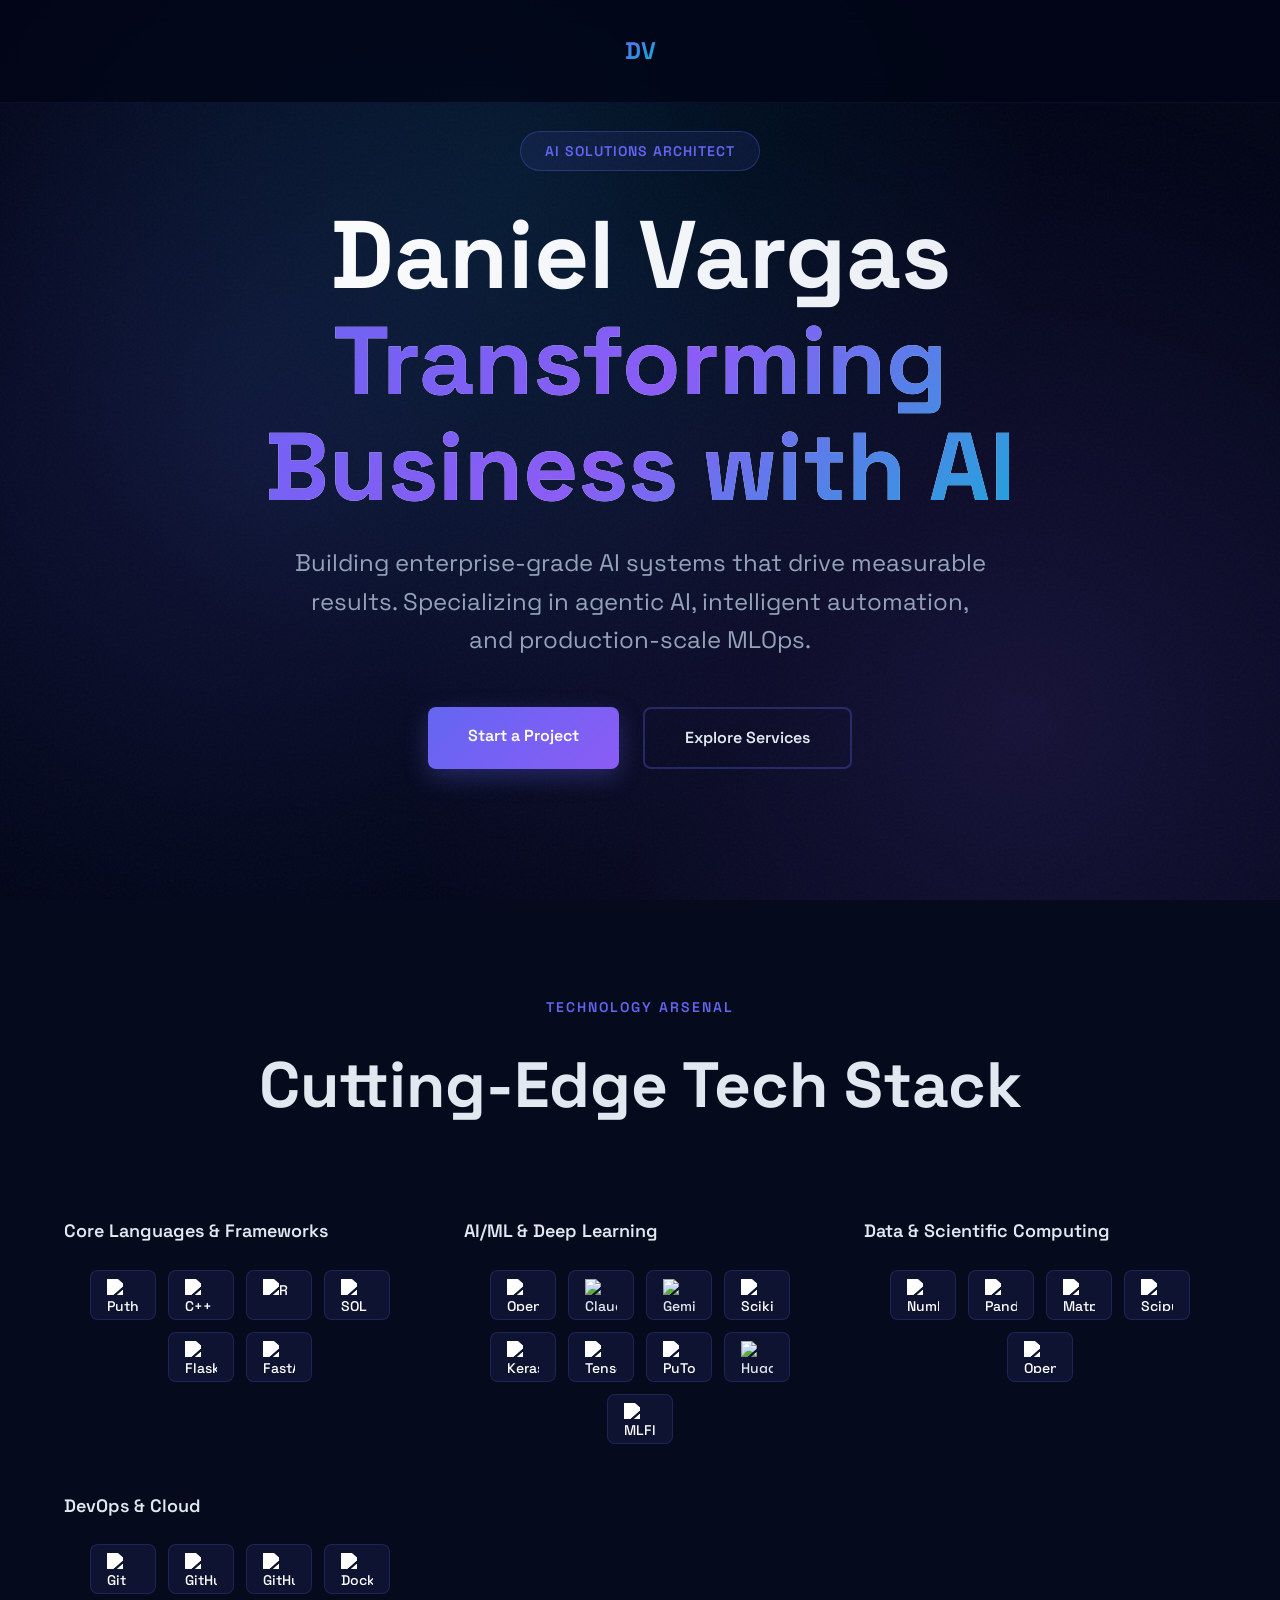
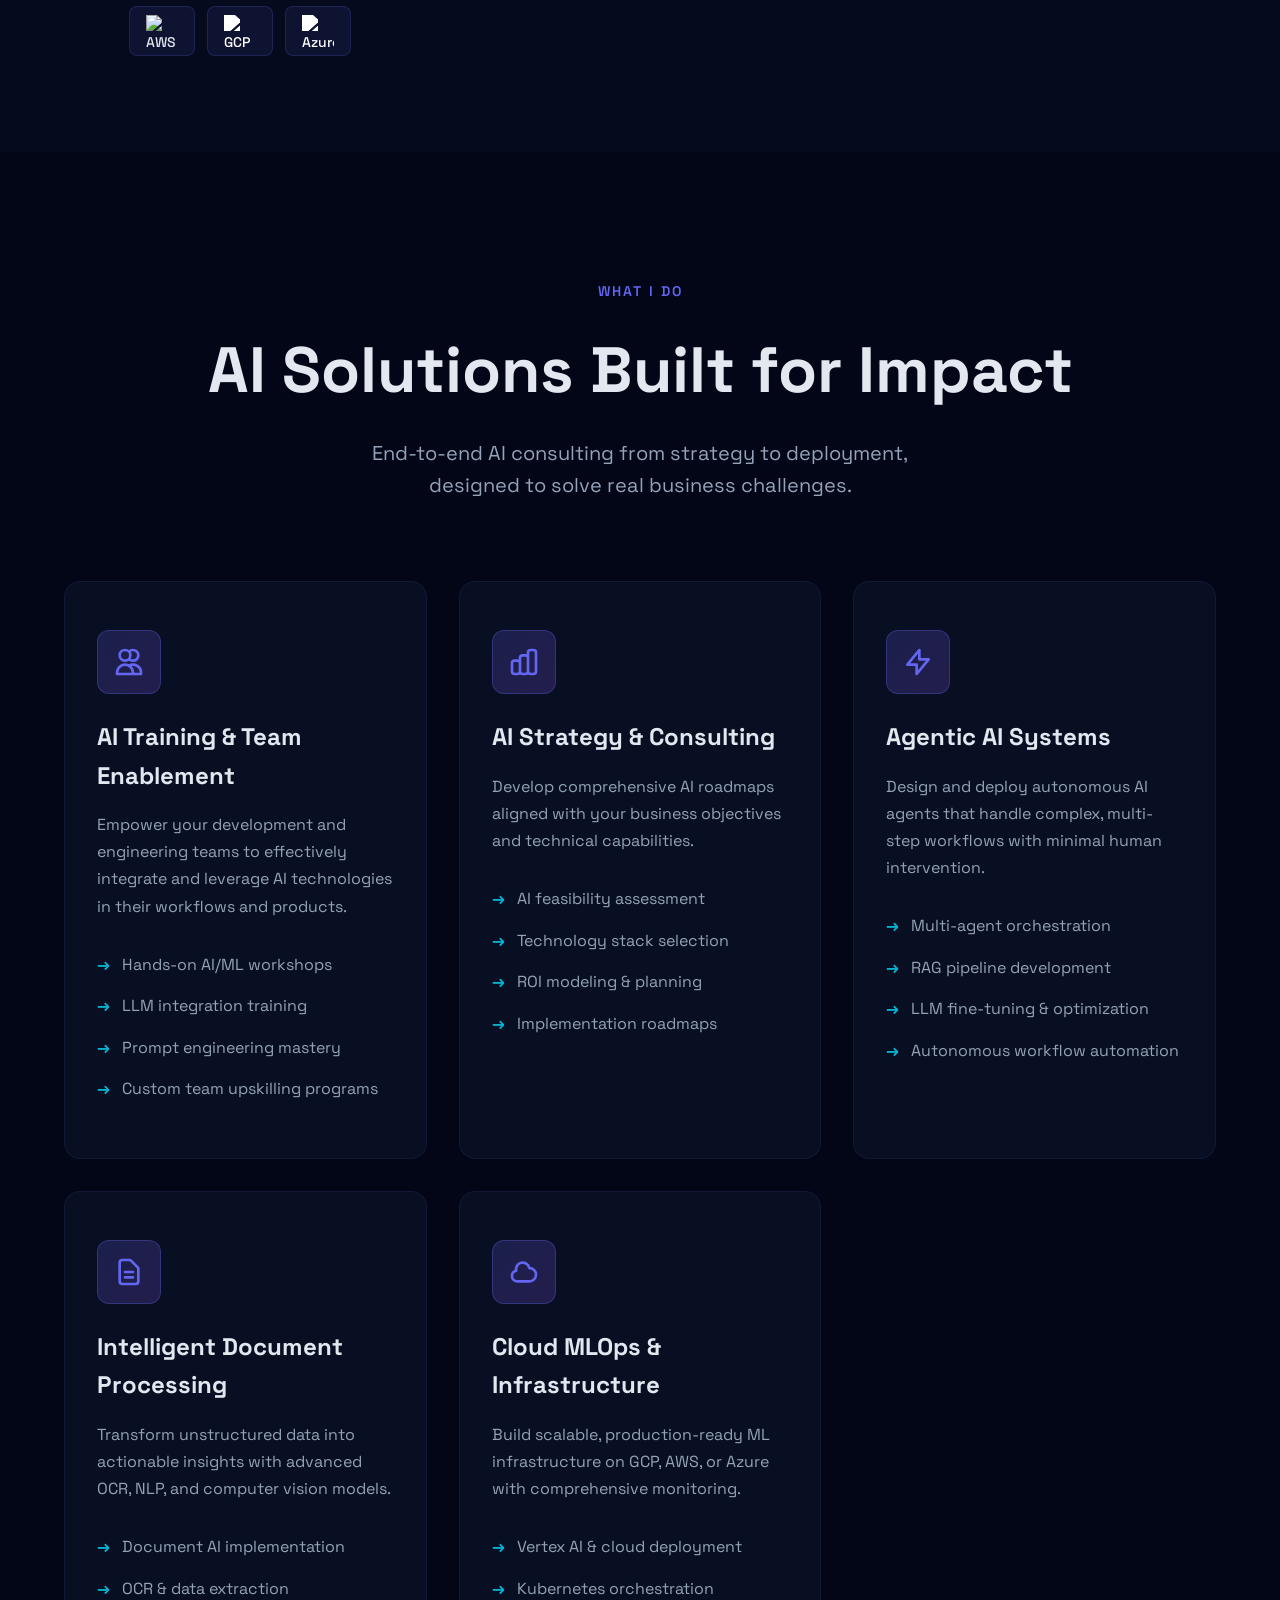
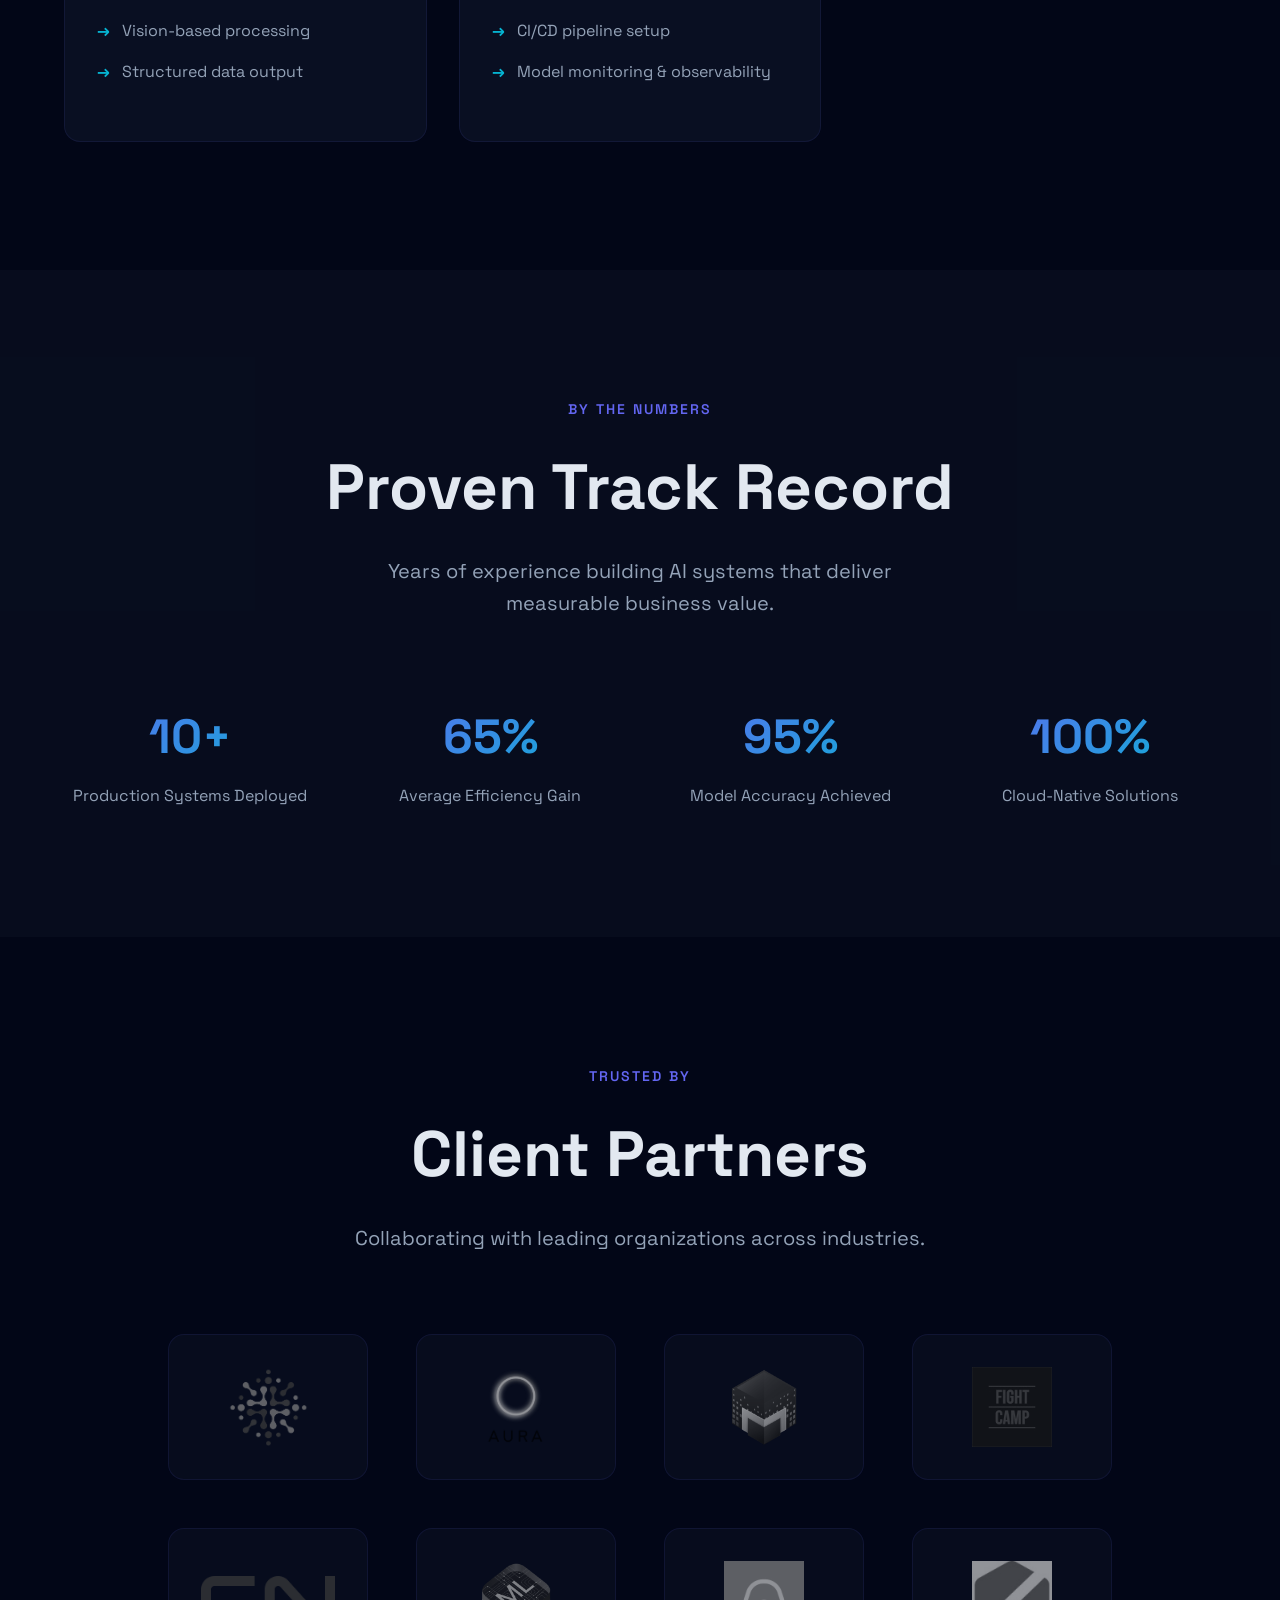
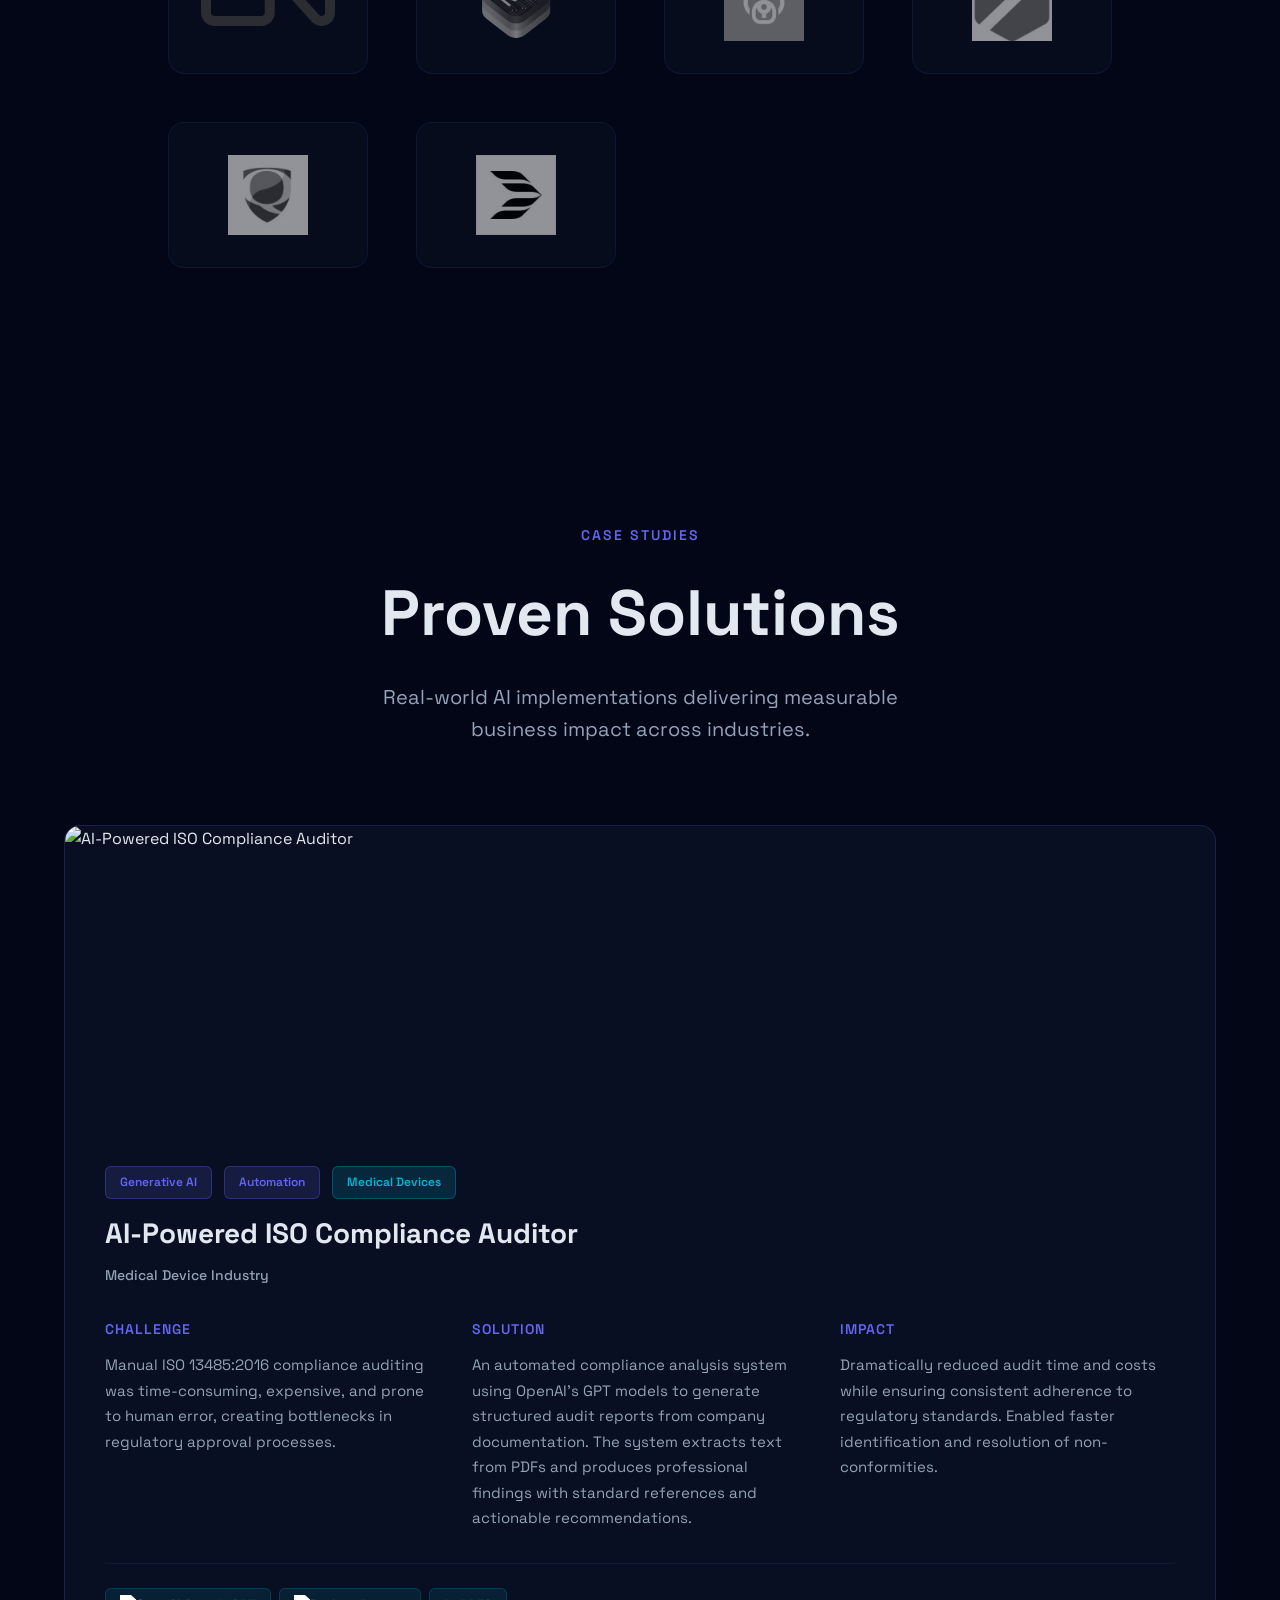
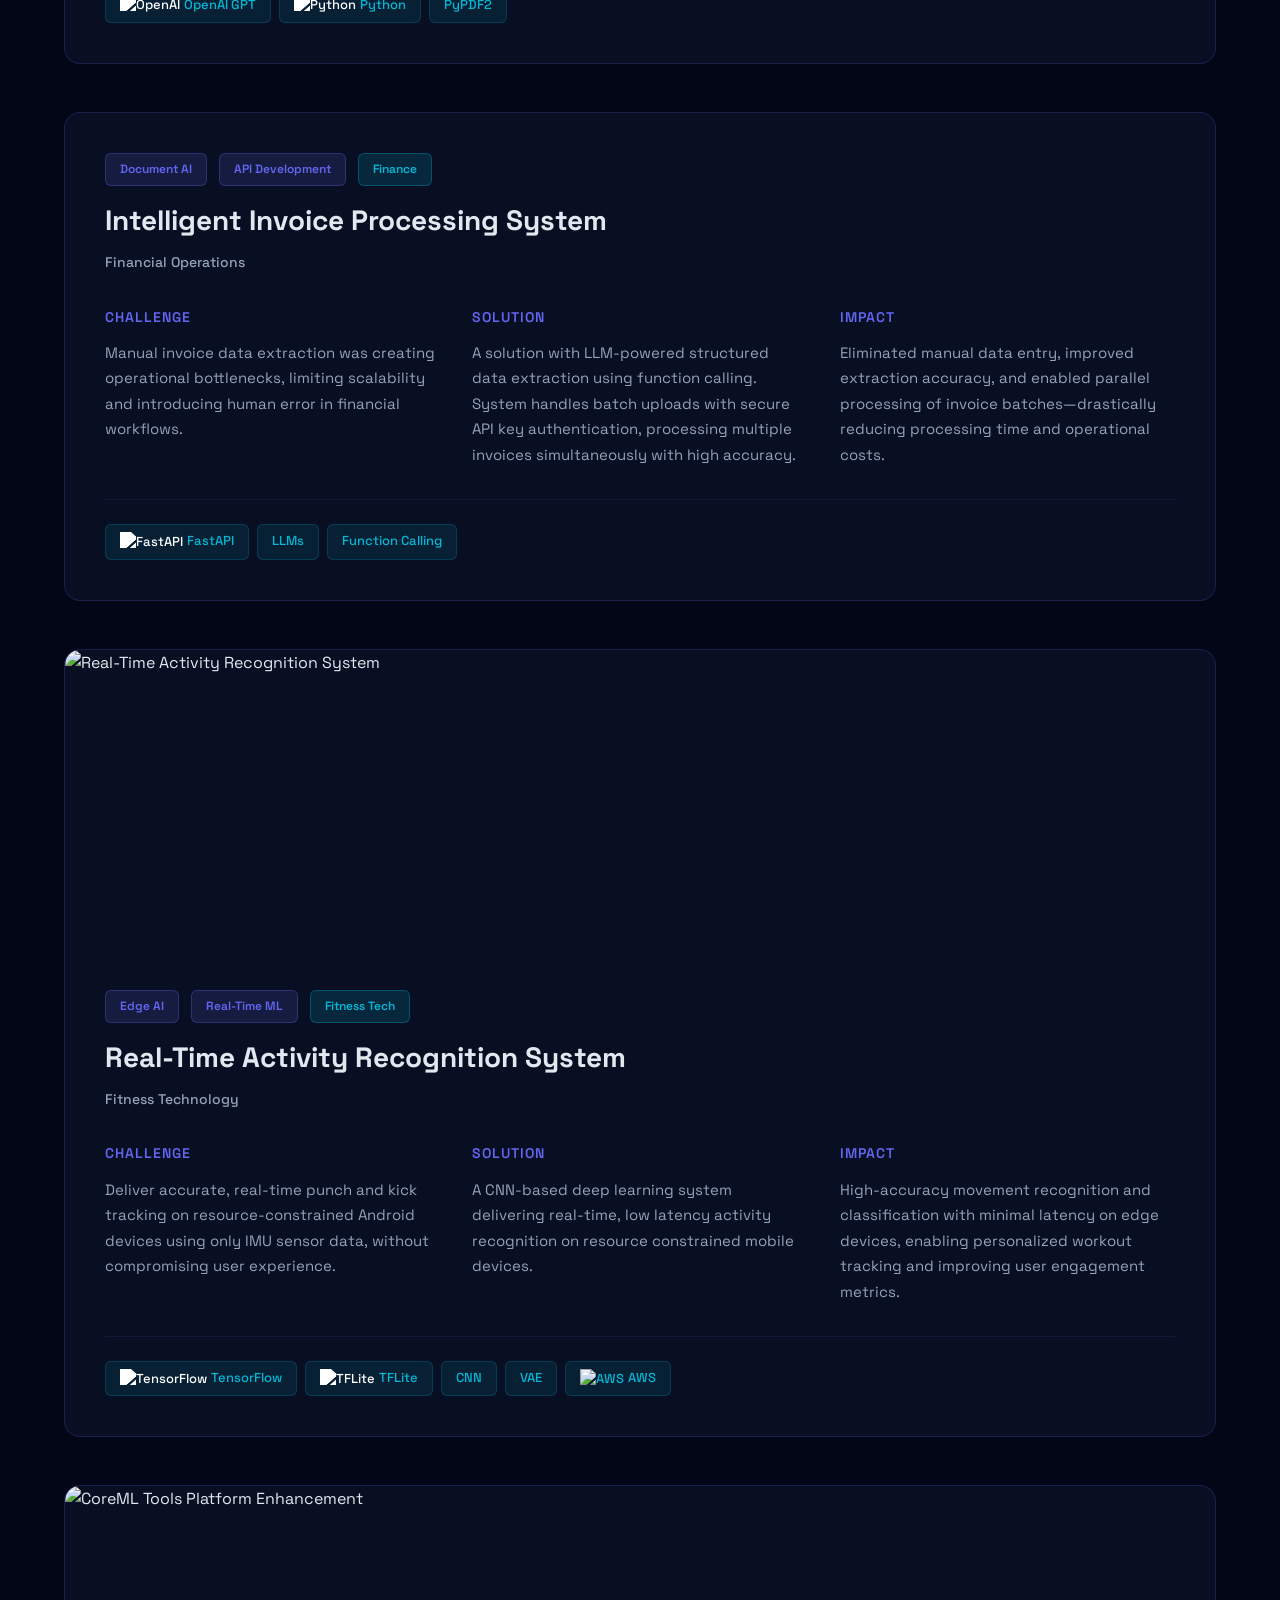
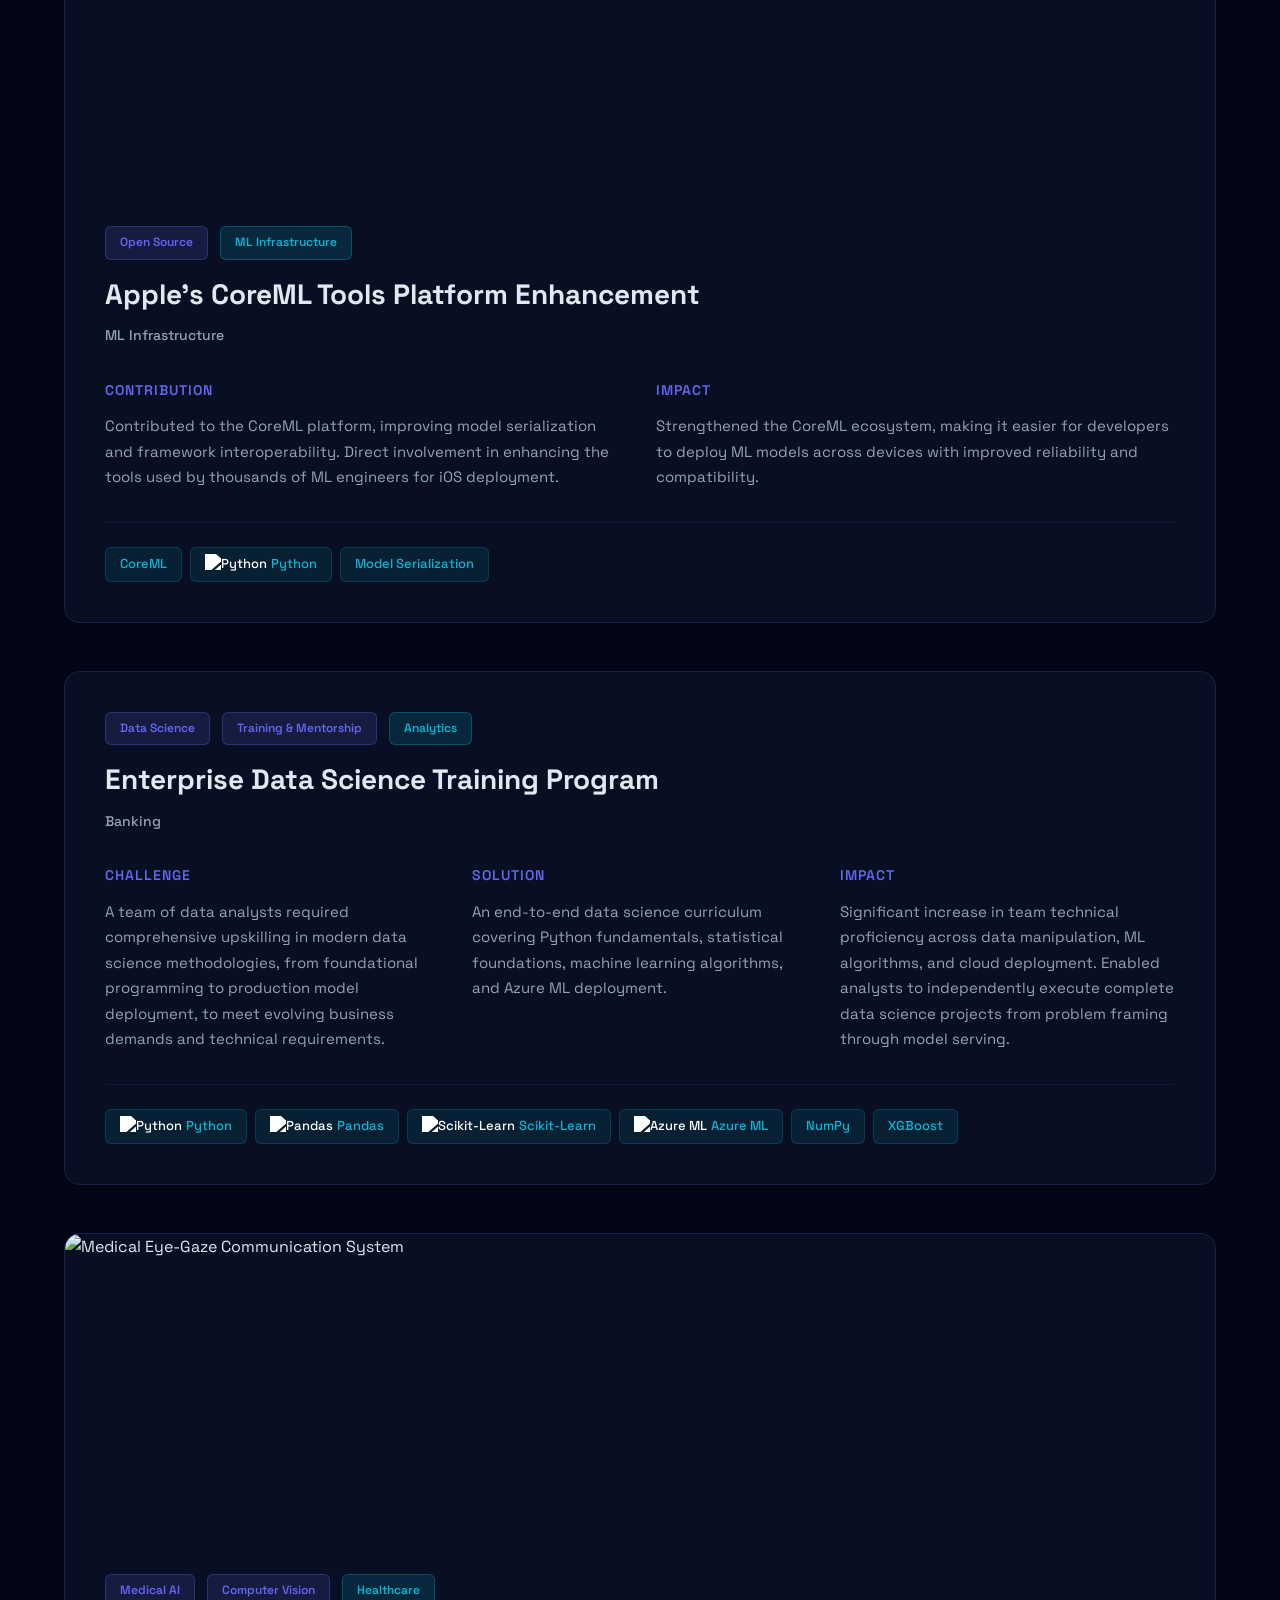
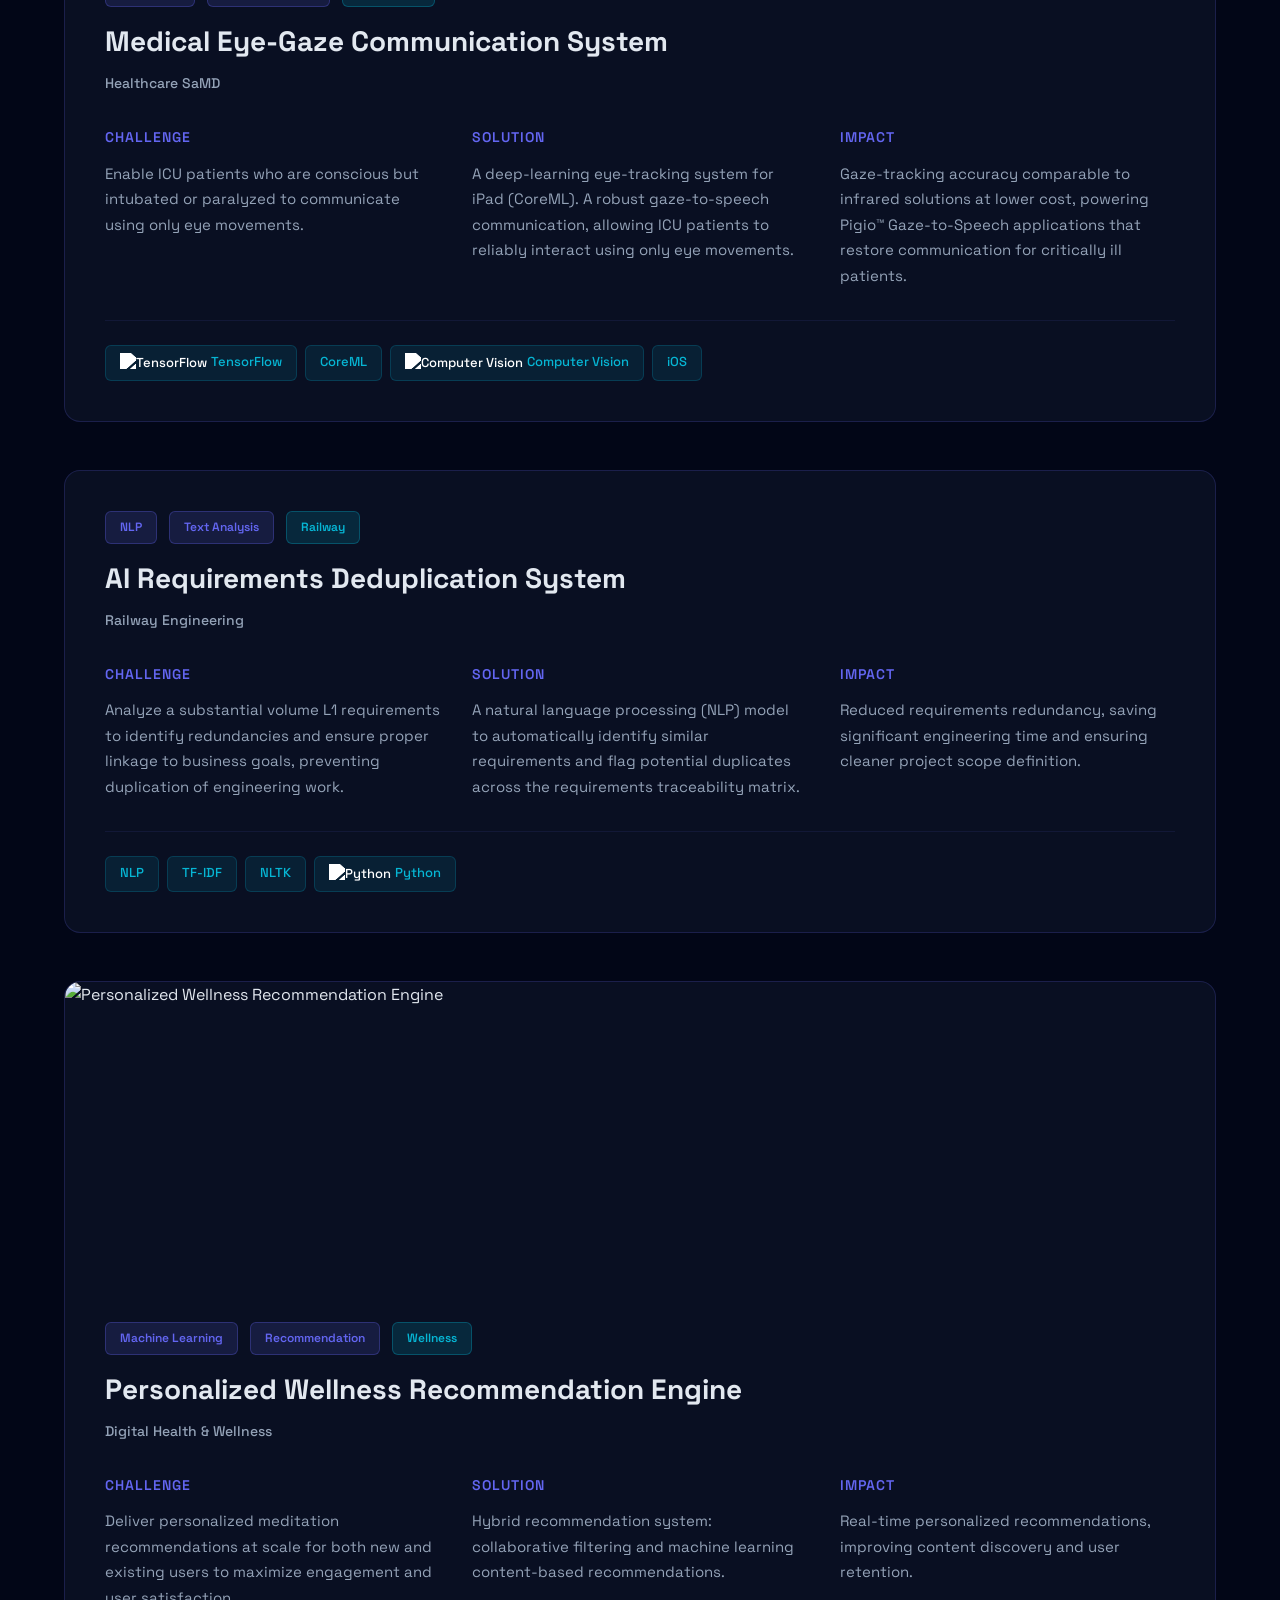
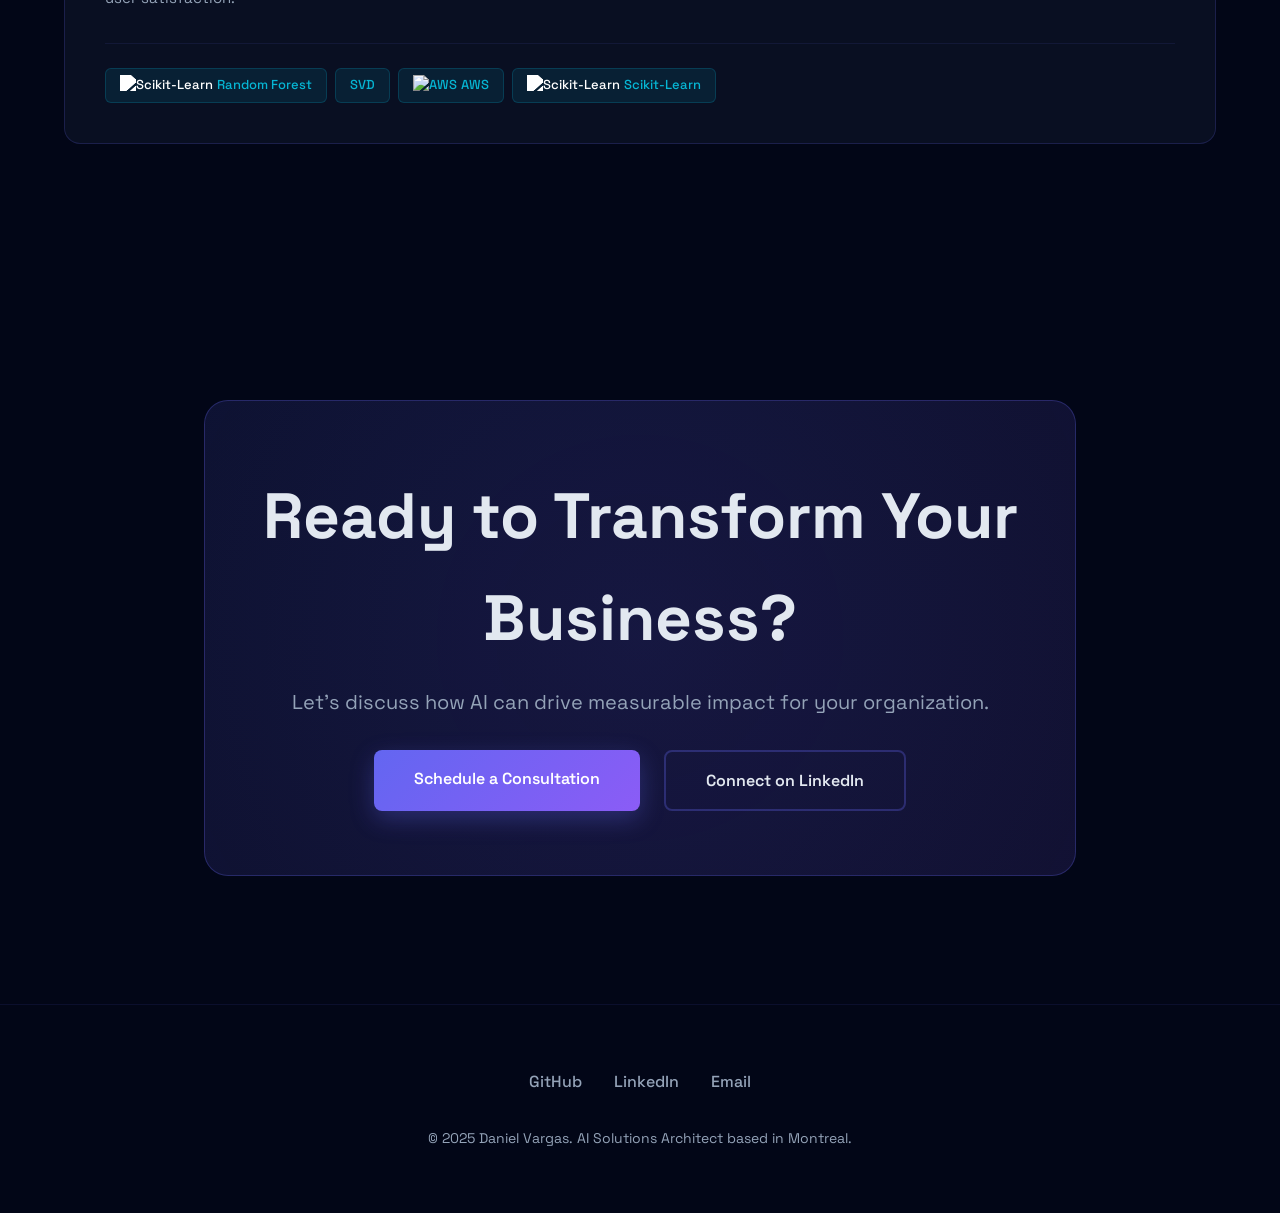
==== commit e8f847e9: "adds clients logos, more services." ====
--- a/index.html
+++ b/index.html
@@ -1,13 +1,16 @@
 <!DOCTYPE html>
 <html lang="en">
+
 <head>
     <meta charset="UTF-8">
     <meta name="viewport" content="width=device-width, initial-scale=1.0">
     <title>Daniel Vargas | AI Solutions Architect</title>
-    <link rel="icon" type="image/svg+xml" href="data:image/svg+xml,<svg xmlns='http://www.w3.org/2000/svg' viewBox='0 0 100 100'><defs><linearGradient id='grad' x1='0%25' y1='0%25' x2='100%25' y2='100%25'><stop offset='0%25' style='stop-color:%236366f1;stop-opacity:1'/><stop offset='100%25' style='stop-color:%2306b6d4;stop-opacity:1'/></linearGradient></defs><rect width='100' height='100' rx='20' fill='%23050816'/><text x='50' y='72' font-family='Arial,sans-serif' font-size='55' font-weight='700' fill='url(%23grad)' text-anchor='middle'>DV</text></svg>">
+    <link rel="icon" type="image/svg+xml"
+          href="data:image/svg+xml,<svg xmlns='http://www.w3.org/2000/svg' viewBox='0 0 100 100'><defs><linearGradient id='grad' x1='0%25' y1='0%25' x2='100%25' y2='100%25'><stop offset='0%25' style='stop-color:%236366f1;stop-opacity:1'/><stop offset='100%25' style='stop-color:%2306b6d4;stop-opacity:1'/></linearGradient></defs><rect width='100' height='100' rx='20' fill='%23050816'/><text x='50' y='72' font-family='Arial,sans-serif' font-size='55' font-weight='700' fill='url(%23grad)' text-anchor='middle'>DV</text></svg>">
     <link rel="preconnect" href="https://fonts.googleapis.com">
     <link rel="preconnect" href="https://fonts.gstatic.com" crossorigin>
-    <link href="https://fonts.googleapis.com/css2?family=Space+Grotesk:wght@300;400;500;600;700&display=swap" rel="stylesheet">
+    <link href="https://fonts.googleapis.com/css2?family=Space+Grotesk:wght@300;400;500;600;700&display=swap"
+          rel="stylesheet">
     <style>
         * {
             margin: 0;
@@ -41,7 +44,7 @@
             width: 100%;
             height: 100%;
             z-index: 0;
-            background: 
+            background:
                 radial-gradient(circle at 20% 50%, rgba(99, 102, 241, 0.15) 0%, transparent 50%),
                 radial-gradient(circle at 80% 80%, rgba(139, 92, 246, 0.15) 0%, transparent 50%),
                 radial-gradient(circle at 40% 20%, rgba(6, 182, 212, 0.1) 0%, transparent 50%);
@@ -378,8 +381,17 @@
         }
 
         @keyframes pulse {
-            0%, 100% { transform: scale(1); opacity: 0.5; }
-            50% { transform: scale(1.1); opacity: 0.8; }
+
+            0%,
+            100% {
+                transform: scale(1);
+                opacity: 0.5;
+            }
+
+            50% {
+                transform: scale(1.1);
+                opacity: 0.8;
+            }
         }
 
         .cta-box h2 {
@@ -465,6 +477,7 @@
             display: flex;
             flex-wrap: wrap;
             gap: 0.75rem;
+            justify-content: center;
         }
 
         .tech-tag {
@@ -501,6 +514,116 @@
             filter: brightness(0) invert(1);
         }
 
+        /* Clients Section */
+.clients {
+    padding: 8rem 4rem;
+    max-width: 1400px;
+    margin: 0 auto;
+}
+
+.clients-content {
+    width: 100%;
+}
+
+.clients-grid {
+    display: grid;
+    grid-template-columns: repeat(5, 200px);
+    gap: 3rem;
+    margin-top: 4rem;
+    justify-content: center;
+}
+
+.client-logo {
+    display: flex;
+    align-items: center;
+    justify-content: center;
+    padding: 2rem;
+    background: rgba(15, 23, 42, 0.4);
+    border: 1px solid rgba(99, 102, 241, 0.1);
+    border-radius: 16px;
+    transition: all 0.3s;
+    min-height: 120px;
+    width: 200px;
+    flex-shrink: 0;
+}
+
+.client-logo {
+    display: flex;
+    align-items: center;
+    justify-content: center;
+    padding: 2rem;
+    background: rgba(15, 23, 42, 0.4);
+    border: 1px solid rgba(99, 102, 241, 0.1);
+    border-radius: 16px;
+    transition: all 0.3s;
+    min-height: 120px;
+}
+
+@media (max-width: 1400px) {
+    .clients-grid {
+        grid-template-columns: repeat(4, 200px);
+    }
+}
+
+@media (max-width: 1100px) {
+    .clients-grid {
+        grid-template-columns: repeat(3, 200px);
+        gap: 2rem;
+    }
+}
+
+@media (max-width: 768px) {
+    .clients-grid {
+        grid-template-columns: repeat(2, 1fr);
+        gap: 1.5rem;
+        max-width: 500px;
+        margin-left: auto;
+        margin-right: auto;
+    }
+}
+
+@media (max-width: 480px) {
+    .clients-grid {
+        grid-template-columns: 1fr;
+        max-width: 300px;
+    }
+}
+
+.client-logo img {
+    max-width: 100%;
+    max-height: 80px;
+    object-fit: contain;
+    filter: grayscale(100%) brightness(0.8);
+    opacity: 0.7;
+    transition: all 0.3s;
+}
+
+.client-logo:hover img {
+    filter: grayscale(0%) brightness(1);
+    opacity: 1;
+}
+
+@media (max-width: 968px) {
+    .clients-grid {
+        gap: 2rem;
+    }
+
+    .client-logo {
+        width: 180px;
+    }
+}
+
+@media (max-width: 640px) {
+    .clients-grid {
+        flex-direction: column;
+    }
+
+    .client-logo {
+        width: 100%;
+        max-width: 300px;
+    }
+}
+
         /* Projects Section */
         .projects {
             padding: 8rem 4rem;
@@ -669,7 +792,11 @@
                 padding: 6rem 2rem;
             }
 
-            .tech-stack, .services, .projects, .expertise, .cta-section {
+            .tech-stack,
+            .services,
+            .projects,
+            .expertise,
+            .cta-section {
                 padding: 4rem 2rem;
             }
 
@@ -707,221 +834,334 @@
         }
     </style>
 </head>
+
 <body>
-    <div class="bg-animated"></div>
-    <div class="grain"></div>
-
-    <div class="content">
-        <!-- Navigation -->
-        <nav>
-            <div class="logo">DV</div>
-        </nav>
-
-        <!-- Hero Section -->
-        <section class="hero">
-            <div class="hero-content">
-                <div class="hero-badge">AI Solutions Architect</div>
-                <h1>
-                    Daniel Vargas
-                    <span>Transforming Business with AI</span>
-                </h1>
-                <p class="hero-subtitle">
-                    Building enterprise-grade AI systems that drive measurable results. Specializing in agentic AI, intelligent automation, and production-scale MLOps.
-                </p>
-                <div class="cta-buttons">
-                    <a href="#contact" class="btn btn-primary">Start a Project</a>
-                    <a href="#services" class="btn btn-secondary">Explore Services</a>
-                </div>
+<div class="bg-animated"></div>
+<div class="grain"></div>
+
+<div class="content">
+    <!-- Navigation -->
+    <nav>
+        <div class="logo">DV</div>
+    </nav>
+
+    <!-- Hero Section -->
+    <section class="hero">
+        <div class="hero-content">
+            <div class="hero-badge">AI Solutions Architect</div>
+            <h1>
+                Daniel Vargas
+                <span>Transforming Business with AI</span>
+            </h1>
+            <p class="hero-subtitle">
+                Building enterprise-grade AI systems that drive measurable results. Specializing in agentic AI,
+                intelligent automation, and production-scale MLOps.
+            </p>
+            <div class="cta-buttons">
+                <a href="#contact" class="btn btn-primary">Start a Project</a>
+                <a href="#services" class="btn btn-secondary">Explore Services</a>
             </div>
-        </section>
-
-        <!-- Tech Stack Section -->
-        <section class="tech-stack">
-            <div class="tech-stack-content">
-                <div class="section-header">
-                    <div class="section-label">Technology Arsenal</div>
-                    <h2>Cutting-Edge Tech Stack</h2>
-                </div>
-
-                <div class="tech-categories">
-                    <div class="tech-category">
-                        <h4>Core Languages & Frameworks</h4>
-                        <div class="tech-tags">
-                            <span class="tech-tag"><img src="https://unpkg.com/simple-icons@v9/icons/python.svg" alt="Python" class="tech-icon-img tech-icon-filter" title="Python"></span>
-                            <span class="tech-tag"><img src="https://unpkg.com/simple-icons@v9/icons/cplusplus.svg" alt="C++" class="tech-icon-img tech-icon-filter" title="C++"></span>
-                            <span class="tech-tag"><img src="https://unpkg.com/simple-icons@v9/icons/r.svg" alt="R" class="tech-icon-img tech-icon-filter" title="R"></span>
-                            <span class="tech-tag"><img src="https://unpkg.com/simple-icons@v9/icons/mysql.svg" alt="SQL" class="tech-icon-img tech-icon-filter" title="SQL"></span>
-                            <span class="tech-tag"><img src="https://unpkg.com/simple-icons@v9/icons/flask.svg" alt="Flask" class="tech-icon-img tech-icon-filter" title="Flask"></span>
-                            <span class="tech-tag"><img src="https://unpkg.com/simple-icons@v9/icons/fastapi.svg" alt="FastAPI" class="tech-icon-img tech-icon-filter" title="FastAPI"></span>
-                        </div>
+        </div>
+    </section>
+
+    <!-- Tech Stack Section -->
+    <section class="tech-stack">
+        <div class="tech-stack-content">
+            <div class="section-header">
+                <div class="section-label">Technology Arsenal</div>
+                <h2>Cutting-Edge Tech Stack</h2>
+            </div>
+
+            <div class="tech-categories">
+                <div class="tech-category">
+                    <h4>Core Languages & Frameworks</h4>
+                    <div class="tech-tags">
+                            <span class="tech-tag"><img src="https://unpkg.com/simple-icons@v9/icons/python.svg"
+                                                        alt="Python" class="tech-icon-img tech-icon-filter"
+                                                        title="Python"></span>
+                        <span class="tech-tag"><img src="https://unpkg.com/simple-icons@v9/icons/cplusplus.svg"
+                                                    alt="C++" class="tech-icon-img tech-icon-filter" title="C++"></span>
+                        <span class="tech-tag"><img src="https://unpkg.com/simple-icons@v9/icons/r.svg" alt="R"
+                                                    class="tech-icon-img tech-icon-filter" title="R"></span>
+                        <span class="tech-tag"><img src="https://unpkg.com/simple-icons@v9/icons/mysql.svg"
+                                                    alt="SQL" class="tech-icon-img tech-icon-filter" title="SQL"></span>
+                        <span class="tech-tag"><img src="https://unpkg.com/simple-icons@v9/icons/flask.svg"
+                                                    alt="Flask" class="tech-icon-img tech-icon-filter"
+                                                    title="Flask"></span>
+                        <span class="tech-tag"><img src="https://unpkg.com/simple-icons@v9/icons/fastapi.svg"
+                                                    alt="FastAPI" class="tech-icon-img tech-icon-filter"
+                                                    title="FastAPI"></span>
                     </div>
-
-                    <div class="tech-category">
-                        <h4>AI/ML & Deep Learning</h4>
-                        <div class="tech-tags">
-                            <span class="tech-tag"><img src="https://unpkg.com/simple-icons@v9/icons/openai.svg" alt="OpenAI" class="tech-icon-img tech-icon-filter" title="OpenAI"></span>
-                            <span class="tech-tag"><img src="https://cdn.simpleicons.org/anthropic/white" alt="Claude" class="tech-icon-img" title="Claude"></span>
-                            <span class="tech-tag"><img src="https://cdn.simpleicons.org/googlegemini/white" alt="Gemini" class="tech-icon-img" title="Gemini"></span>
-                            <span class="tech-tag"><img src="https://unpkg.com/simple-icons@v9/icons/scikitlearn.svg" alt="Scikit-Learn" class="tech-icon-img tech-icon-filter" title="Scikit-Learn"></span>
-<!--                            <span class="tech-tag"><img src="https://unpkg.com/simple-icons@v9/icons/xgboost.svg" alt="XGBoost" class="tech-icon-img tech-icon-filter" title="XGBoost"></span>-->
-                            <span class="tech-tag"><img src="https://unpkg.com/simple-icons@v9/icons/keras.svg" alt="Keras" class="tech-icon-img tech-icon-filter" title="Keras"></span>
-                            <span class="tech-tag"><img src="https://unpkg.com/simple-icons@v9/icons/tensorflow.svg" alt="TensorFlow" class="tech-icon-img tech-icon-filter" title="TensorFlow"></span>
-                            <span class="tech-tag"><img src="https://unpkg.com/simple-icons@v9/icons/pytorch.svg" alt="PyTorch" class="tech-icon-img tech-icon-filter" title="PyTorch"></span>
-                            <span class="tech-tag"><img src="https://cdn.simpleicons.org/huggingface/white" alt="Hugging Face" class="tech-icon-img" title="Hugging Face"></span>
-                            <span class="tech-tag"><img src="https://unpkg.com/simple-icons@v9/icons/mlflow.svg" alt="MLFlow" class="tech-icon-img tech-icon-filter" title="MLFlow"></span>
-                        </div>
+                </div>
+
+                <div class="tech-category">
+                    <h4>AI/ML & Deep Learning</h4>
+                    <div class="tech-tags">
+                            <span class="tech-tag"><img src="https://unpkg.com/simple-icons@v9/icons/openai.svg"
+                                                        alt="OpenAI" class="tech-icon-img tech-icon-filter"
+                                                        title="OpenAI"></span>
+                        <span class="tech-tag"><img src="https://cdn.simpleicons.org/anthropic/white" alt="Claude"
+                                                    class="tech-icon-img" title="Claude"></span>
+                        <span class="tech-tag"><img src="https://cdn.simpleicons.org/googlegemini/white"
+                                                    alt="Gemini" class="tech-icon-img" title="Gemini"></span>
+                        <span class="tech-tag"><img src="https://unpkg.com/simple-icons@v9/icons/scikitlearn.svg"
+                                                    alt="Scikit-Learn" class="tech-icon-img tech-icon-filter"
+                                                    title="Scikit-Learn"></span>
+                        <!--                            <span class="tech-tag"><img src="https://unpkg.com/simple-icons@v9/icons/xgboost.svg" alt="XGBoost" class="tech-icon-img tech-icon-filter" title="XGBoost"></span>-->
+                        <span class="tech-tag"><img src="https://unpkg.com/simple-icons@v9/icons/keras.svg"
+                                                    alt="Keras" class="tech-icon-img tech-icon-filter"
+                                                    title="Keras"></span>
+                        <span class="tech-tag"><img src="https://unpkg.com/simple-icons@v9/icons/tensorflow.svg"
+                                                    alt="TensorFlow" class="tech-icon-img tech-icon-filter"
+                                                    title="TensorFlow"></span>
+                        <span class="tech-tag"><img src="https://unpkg.com/simple-icons@v9/icons/pytorch.svg"
+                                                    alt="PyTorch" class="tech-icon-img tech-icon-filter"
+                                                    title="PyTorch"></span>
+                        <span class="tech-tag"><img src="https://cdn.simpleicons.org/huggingface/white"
+                                                    alt="Hugging Face" class="tech-icon-img"
+                                                    title="Hugging Face"></span>
+                        <span class="tech-tag"><img src="https://unpkg.com/simple-icons@v9/icons/mlflow.svg"
+                                                    alt="MLFlow" class="tech-icon-img tech-icon-filter" title="MLFlow"></span>
                     </div>
-
-                    <div class="tech-category">
-                        <h4>Data & Scientific Computing</h4>
-                        <div class="tech-tags">
-                            <span class="tech-tag"><img src="https://unpkg.com/simple-icons@v9/icons/numpy.svg" alt="NumPy" class="tech-icon-img tech-icon-filter" title="NumPy"></span>
-                            <span class="tech-tag"><img src="https://unpkg.com/simple-icons@v9/icons/pandas.svg" alt="Pandas" class="tech-icon-img tech-icon-filter" title="Pandas"></span>
-                            <span class="tech-tag"><img src="https://unpkg.com/simple-icons@v9/icons/plotly.svg" alt="Matplotlib" class="tech-icon-img tech-icon-filter" title="Matplotlib"></span>
-                            <span class="tech-tag"><img src="https://unpkg.com/simple-icons@v9/icons/scipy.svg" alt="Scipy" class="tech-icon-img tech-icon-filter" title="Scipy"></span>
-                            <span class="tech-tag"><img src="https://unpkg.com/simple-icons@v9/icons/opencv.svg" alt="OpenCV" class="tech-icon-img tech-icon-filter" title="OpenCV"></span>
-                        </div>
+                </div>
+
+                <div class="tech-category">
+                    <h4>Data & Scientific Computing</h4>
+                    <div class="tech-tags">
+                            <span class="tech-tag"><img src="https://unpkg.com/simple-icons@v9/icons/numpy.svg"
+                                                        alt="NumPy" class="tech-icon-img tech-icon-filter"
+                                                        title="NumPy"></span>
+                        <span class="tech-tag"><img src="https://unpkg.com/simple-icons@v9/icons/pandas.svg"
+                                                    alt="Pandas" class="tech-icon-img tech-icon-filter" title="Pandas"></span>
+                        <span class="tech-tag"><img src="https://unpkg.com/simple-icons@v9/icons/plotly.svg"
+                                                    alt="Matplotlib" class="tech-icon-img tech-icon-filter"
+                                                    title="Matplotlib"></span>
+                        <span class="tech-tag"><img src="https://unpkg.com/simple-icons@v9/icons/scipy.svg"
+                                                    alt="Scipy" class="tech-icon-img tech-icon-filter"
+                                                    title="Scipy"></span>
+                        <span class="tech-tag"><img src="https://unpkg.com/simple-icons@v9/icons/opencv.svg"
+                                                    alt="OpenCV" class="tech-icon-img tech-icon-filter" title="OpenCV"></span>
                     </div>
-
-                    <div class="tech-category">
-                        <h4>DevOps & Cloud</h4>
-                        <div class="tech-tags">
-                            <span class="tech-tag"><img src="https://unpkg.com/simple-icons@v9/icons/git.svg" alt="Git" class="tech-icon-img tech-icon-filter" title="Git"></span>
-                            <span class="tech-tag"><img src="https://unpkg.com/simple-icons@v9/icons/github.svg" alt="GitHub" class="tech-icon-img tech-icon-filter" title="GitHub"></span>
-                            <span class="tech-tag"><img src="https://unpkg.com/simple-icons@v9/icons/githubactions.svg" alt="GitHub Actions" class="tech-icon-img tech-icon-filter" title="GitHub Actions"></span>
-                            <span class="tech-tag"><img src="https://unpkg.com/simple-icons@v9/icons/docker.svg" alt="Docker" class="tech-icon-img tech-icon-filter" title="Docker"></span>
-                            <span class="tech-tag"><img src="https://app.unpkg.com/simple-icons@9.21.0/files/icons/amazonaws.svg" alt="AWS" class="tech-icon-img" title="AWS"></span>
-                            <span class="tech-tag"><img src="https://unpkg.com/simple-icons@v9/icons/googlecloud.svg" alt="GCP" class="tech-icon-img tech-icon-filter" title="GCP"></span>
-                            <span class="tech-tag"><img src="https://unpkg.com/simple-icons@v9/icons/microsoftazure.svg" alt="Azure" class="tech-icon-img tech-icon-filter" title="Azure"></span>
-                        </div>
+                </div>
+
+                <div class="tech-category">
+                    <h4>DevOps & Cloud</h4>
+                    <div class="tech-tags">
+                            <span class="tech-tag"><img src="https://unpkg.com/simple-icons@v9/icons/git.svg" alt="Git"
+                                                        class="tech-icon-img tech-icon-filter" title="Git"></span>
+                        <span class="tech-tag"><img src="https://unpkg.com/simple-icons@v9/icons/github.svg"
+                                                    alt="GitHub" class="tech-icon-img tech-icon-filter" title="GitHub"></span>
+                        <span class="tech-tag"><img src="https://unpkg.com/simple-icons@v9/icons/githubactions.svg"
+                                                    alt="GitHub Actions" class="tech-icon-img tech-icon-filter"
+                                                    title="GitHub Actions"></span>
+                        <span class="tech-tag"><img src="https://unpkg.com/simple-icons@v9/icons/docker.svg"
+                                                    alt="Docker" class="tech-icon-img tech-icon-filter" title="Docker"></span>
+                        <span class="tech-tag"><img
+                                src="https://app.unpkg.com/simple-icons@9.21.0/files/icons/amazonaws.svg" alt="AWS"
+                                class="tech-icon-img" title="AWS"></span>
+                        <span class="tech-tag"><img src="https://unpkg.com/simple-icons@v9/icons/googlecloud.svg"
+                                                    alt="GCP" class="tech-icon-img tech-icon-filter" title="GCP"></span>
+                        <span class="tech-tag"><img src="https://unpkg.com/simple-icons@v9/icons/microsoftazure.svg"
+                                                    alt="Azure" class="tech-icon-img tech-icon-filter"
+                                                    title="Azure"></span>
                     </div>
                 </div>
             </div>
-        </section>
-
-        <!-- Services Section -->
-        <section class="services" id="services">
+        </div>
+    </section>
+
+    <!-- Services Section -->
+    <section class="services" id="services">
+        <div class="section-header">
+            <div class="section-label">What I Do</div>
+            <h2>AI Solutions Built for Impact</h2>
+            <p class="section-description">
+                End-to-end AI consulting from strategy to deployment, designed to solve real business challenges.
+            </p>
+        </div>
+        <div class="services-grid">
+            <div class="service-card">
+                <div class="service-icon">
+                    <svg fill="none" stroke="currentColor" viewBox="0 0 24 24">
+                        <path stroke-linecap="round" stroke-linejoin="round" stroke-width="2"
+                              d="M12 4.354a4 4 0 110 5.292M15 21H3v-1a6 6 0 0112 0v1zm0 0h6v-1a6 6 0 00-9-5.197M13 7a4 4 0 11-8 0 4 4 0 018 0z"/>
+                    </svg>
+                </div>
+                <h3>AI Training & Team Enablement</h3>
+                <p>Empower your development and engineering teams to effectively integrate and leverage AI technologies
+                    in their workflows and products.</p>
+                <ul class="service-features">
+                    <li>Hands-on AI/ML workshops</li>
+                    <li>LLM integration training</li>
+                    <li>Prompt engineering mastery</li>
+                    <li>Custom team upskilling programs</li>
+                </ul>
+            </div>
+            <div class="service-card">
+                <div class="service-icon">
+                    <svg fill="none" stroke="currentColor" viewBox="0 0 24 24">
+                        <path stroke-linecap="round" stroke-linejoin="round" stroke-width="2"
+                              d="M9 19v-6a2 2 0 00-2-2H5a2 2 0 00-2 2v6a2 2 0 002 2h2a2 2 0 002-2zm0 0V9a2 2 0 012-2h2a2 2 0 012 2v10m-6 0a2 2 0 002 2h2a2 2 0 002-2m0 0V5a2 2 0 012-2h2a2 2 0 012 2v14a2 2 0 01-2 2h-2a2 2 0 01-2-2z"/>
+                    </svg>
+                </div>
+                <h3>AI Strategy & Consulting</h3>
+                <p>Develop comprehensive AI roadmaps aligned with your business objectives and technical
+                    capabilities.</p>
+                <ul class="service-features">
+                    <li>AI feasibility assessment</li>
+                    <li>Technology stack selection</li>
+                    <li>ROI modeling & planning</li>
+                    <li>Implementation roadmaps</li>
+                </ul>
+            </div>
+            <div class="service-card">
+                <div class="service-icon">
+                    <svg fill="none" stroke="currentColor" viewBox="0 0 24 24">
+                        <path stroke-linecap="round" stroke-linejoin="round" stroke-width="2"
+                              d="M13 10V3L4 14h7v7l9-11h-7z"/>
+                    </svg>
+                </div>
+                <h3>Agentic AI Systems</h3>
+                <p>Design and deploy autonomous AI agents that handle complex, multi-step workflows with minimal
+                    human intervention.</p>
+                <ul class="service-features">
+                    <li>Multi-agent orchestration</li>
+                    <li>RAG pipeline development</li>
+                    <li>LLM fine-tuning & optimization</li>
+                    <li>Autonomous workflow automation</li>
+                </ul>
+            </div>
+
+            <div class="service-card">
+                <div class="service-icon">
+                    <svg fill="none" stroke="currentColor" viewBox="0 0 24 24">
+                        <path stroke-linecap="round" stroke-linejoin="round" stroke-width="2"
+                              d="M9 12h6m-6 4h6m2 5H7a2 2 0 01-2-2V5a2 2 0 012-2h5.586a1 1 0 01.707.293l5.414 5.414a1 1 0 01.293.707V19a2 2 0 01-2 2z"/>
+                    </svg>
+                </div>
+                <h3>Intelligent Document Processing</h3>
+                <p>Transform unstructured data into actionable insights with advanced OCR, NLP, and computer vision
+                    models.</p>
+                <ul class="service-features">
+                    <li>Document AI implementation</li>
+                    <li>OCR & data extraction</li>
+                    <li>Vision-based processing</li>
+                    <li>Structured data output</li>
+                </ul>
+            </div>
+
+            <div class="service-card">
+                <div class="service-icon">
+                    <svg fill="none" stroke="currentColor" viewBox="0 0 24 24">
+                        <path stroke-linecap="round" stroke-linejoin="round" stroke-width="2"
+                              d="M3 15a4 4 0 004 4h9a5 5 0 10-.1-9.999 5.002 5.002 0 10-9.78 2.096A4.001 4.001 0 003 15z"/>
+                    </svg>
+                </div>
+                <h3>Cloud MLOps & Infrastructure</h3>
+                <p>Build scalable, production-ready ML infrastructure on GCP, AWS, or Azure with comprehensive
+                    monitoring.</p>
+                <ul class="service-features">
+                    <li>Vertex AI & cloud deployment</li>
+                    <li>Kubernetes orchestration</li>
+                    <li>CI/CD pipeline setup</li>
+                    <li>Model monitoring & observability</li>
+                </ul>
+            </div>
+    </section>
+
+    <!-- Expertise Section -->
+    <section class="expertise" id="expertise">
+        <div class="expertise-content">
             <div class="section-header">
-                <div class="section-label">What I Do</div>
-                <h2>AI Solutions Built for Impact</h2>
+                <div class="section-label">By The Numbers</div>
+                <h2>Proven Track Record</h2>
                 <p class="section-description">
-                    End-to-end AI consulting from strategy to deployment, designed to solve real business challenges.
+                    Years of experience building AI systems that deliver measurable business value.
                 </p>
             </div>
 
-            <div class="services-grid">
-                <div class="service-card">
-                    <div class="service-icon">
-                        <svg fill="none" stroke="currentColor" viewBox="0 0 24 24">
-                            <path stroke-linecap="round" stroke-linejoin="round" stroke-width="2" d="M9 19v-6a2 2 0 00-2-2H5a2 2 0 00-2 2v6a2 2 0 002 2h2a2 2 0 002-2zm0 0V9a2 2 0 012-2h2a2 2 0 012 2v10m-6 0a2 2 0 002 2h2a2 2 0 002-2m0 0V5a2 2 0 012-2h2a2 2 0 012 2v14a2 2 0 01-2 2h-2a2 2 0 01-2-2z"/>
-                        </svg>
-                    </div>
-                    <h3>AI Strategy & Consulting</h3>
-                    <p>Develop comprehensive AI roadmaps aligned with your business objectives and technical capabilities.</p>
-                    <ul class="service-features">
-                        <li>AI feasibility assessment</li>
-                        <li>Technology stack selection</li>
-                        <li>ROI modeling & planning</li>
-                        <li>Implementation roadmaps</li>
-                    </ul>
-                </div>
-                <div class="service-card">
-                    <div class="service-icon">
-                        <svg fill="none" stroke="currentColor" viewBox="0 0 24 24">
-                            <path stroke-linecap="round" stroke-linejoin="round" stroke-width="2" d="M13 10V3L4 14h7v7l9-11h-7z"/>
-                        </svg>
-                    </div>
-                    <h3>Agentic AI Systems</h3>
-                    <p>Design and deploy autonomous AI agents that handle complex, multi-step workflows with minimal human intervention.</p>
-                    <ul class="service-features">
-                        <li>Multi-agent orchestration</li>
-                        <li>RAG pipeline development</li>
-                        <li>LLM fine-tuning & optimization</li>
-                        <li>Autonomous workflow automation</li>
-                    </ul>
-                </div>
-
-                <div class="service-card">
-                    <div class="service-icon">
-                        <svg fill="none" stroke="currentColor" viewBox="0 0 24 24">
-                            <path stroke-linecap="round" stroke-linejoin="round" stroke-width="2" d="M9 12h6m-6 4h6m2 5H7a2 2 0 01-2-2V5a2 2 0 012-2h5.586a1 1 0 01.707.293l5.414 5.414a1 1 0 01.293.707V19a2 2 0 01-2 2z"/>
-                        </svg>
-                    </div>
-                    <h3>Intelligent Document Processing</h3>
-                    <p>Transform unstructured data into actionable insights with advanced OCR, NLP, and computer vision models.</p>
-                    <ul class="service-features">
-                        <li>Document AI implementation</li>
-                        <li>OCR & data extraction</li>
-                        <li>Vision-based processing</li>
-                        <li>Structured data output</li>
-                    </ul>
-                </div>
-
-                <div class="service-card">
-                    <div class="service-icon">
-                        <svg fill="none" stroke="currentColor" viewBox="0 0 24 24">
-                            <path stroke-linecap="round" stroke-linejoin="round" stroke-width="2" d="M3 15a4 4 0 004 4h9a5 5 0 10-.1-9.999 5.002 5.002 0 10-9.78 2.096A4.001 4.001 0 003 15z"/>
-                        </svg>
-                    </div>
-                    <h3>Cloud MLOps & Infrastructure</h3>
-                    <p>Build scalable, production-ready ML infrastructure on GCP, AWS, or Azure with comprehensive monitoring.</p>
-                    <ul class="service-features">
-                        <li>Vertex AI & cloud deployment</li>
-                        <li>Kubernetes orchestration</li>
-                        <li>CI/CD pipeline setup</li>
-                        <li>Model monitoring & observability</li>
-                    </ul>
-                </div>
-        </section>
-
-        <!-- Expertise Section -->
-        <section class="expertise" id="expertise">
-            <div class="expertise-content">
-                <div class="section-header">
-                    <div class="section-label">By The Numbers</div>
-                    <h2>Proven Track Record</h2>
-                    <p class="section-description">
-                        Years of experience building AI systems that deliver measurable business value.
-                    </p>
-                </div>
-
-                <div class="expertise-grid">
-                    <div class="expertise-item">
-                        <div class="expertise-number">10+</div>
-                        <div class="expertise-label">Production Systems Deployed</div>
-                    </div>
-                    <div class="expertise-item">
-                        <div class="expertise-number">65%</div>
-                        <div class="expertise-label">Average Efficiency Gain</div>
-                    </div>
-                    <div class="expertise-item">
-                        <div class="expertise-number">95%</div>
-                        <div class="expertise-label">Model Accuracy Achieved</div>
-                    </div>
-                    <div class="expertise-item">
-                        <div class="expertise-number">100%</div>
-                        <div class="expertise-label">Cloud-Native Solutions</div>
-                    </div>
+            <div class="expertise-grid">
+                <div class="expertise-item">
+                    <div class="expertise-number">10+</div>
+                    <div class="expertise-label">Production Systems Deployed</div>
+                </div>
+                <div class="expertise-item">
+                    <div class="expertise-number">65%</div>
+                    <div class="expertise-label">Average Efficiency Gain</div>
+                </div>
+                <div class="expertise-item">
+                    <div class="expertise-number">95%</div>
+                    <div class="expertise-label">Model Accuracy Achieved</div>
+                </div>
+                <div class="expertise-item">
+                    <div class="expertise-number">100%</div>
+                    <div class="expertise-label">Cloud-Native Solutions</div>
                 </div>
             </div>
-        </section>
-
-        <!-- Projects Section -->
-        <section class="projects" id="projects">
-            <div class="projects-content">
-                <div class="section-header">
-                    <div class="section-label">Case Studies</div>
-                    <h2>Proven Solutions</h2>
-                    <p class="section-description">
-                        Real-world AI implementations delivering measurable business impact across industries.
-                    </p>
-                </div>
-
-                <div class="projects-list">
-                    <!-- Project 1: ISO Compliance -->
-                    <div class="project-card">
-                        <img src="https://raw.githubusercontent.com/danvargg/audit-agent/main/img/ui.png" alt="AI-Powered ISO Compliance Auditor" class="project-image">
-                        <div class="project-content-wrapper">
+        </div>
+    </section>
+    <!-- Clients Section -->
+    <section class="clients">
+        <div class="clients-content">
+            <div class="section-header">
+                <div class="section-label">Trusted By</div>
+                <h2>Client Partners</h2>
+                <p class="section-description">
+                    Collaborating with leading organizations across industries.
+                </p>
+            </div>
+
+            <div class="clients-grid">
+                <div class="client-logo">
+                    <img src="images/inn.avif" alt="innodem">
+                </div>
+                <div class="client-logo">
+                    <img src="images/aura.avif" alt="aurah">
+                </div>
+                <div class="client-logo">
+                    <img src="images/mda.png" alt="mda">
+                </div>
+                <div class="client-logo">
+                    <img src="images/fc.jpeg" alt="fc">
+                </div>
+                <div class="client-logo">
+                    <img src="images/cn.png" alt="cn">
+                </div>
+                <div class="client-logo">
+                    <img src="images/coreml.png" alt="coreml">
+                </div>
+                <div class="client-logo">
+                    <img src="images/queva.jpeg" alt="queva">
+                </div>
+                <div class="client-logo">
+                    <img src="images/baseline.jpeg" alt="baseline">
+                </div>
+                <div class="client-logo">
+                    <img src="images/qgb.jpeg" alt="qgb">
+                </div>
+                <div class="client-logo">
+                    <img src="images/ba.jpeg" alt="ba">
+                </div>
+            </div>
+        </div>
+    </section>
+    <!-- Projects Section -->
+    <section class="projects" id="projects">
+        <div class="projects-content">
+            <div class="section-header">
+                <div class="section-label">Case Studies</div>
+                <h2>Proven Solutions</h2>
+                <p class="section-description">
+                    Real-world AI implementations delivering measurable business impact across industries.
+                </p>
+            </div>
+
+            <div class="projects-list">
+                <!-- Project 1: ISO Compliance -->
+                <div class="project-card">
+                    <img src="https://raw.githubusercontent.com/danvargg/audit-agent/main/img/ui.png"
+                         alt="AI-Powered ISO Compliance Auditor" class="project-image">
+                    <div class="project-content-wrapper">
                         <div class="project-header">
                             <div>
                                 <span class="project-tag">Generative AI</span>
@@ -934,28 +1174,39 @@
                         <div class="project-content">
                             <div class="project-section">
                                 <h4>Challenge</h4>
-                                <p>Manual ISO 13485:2016 compliance auditing was time-consuming, expensive, and prone to human error, creating bottlenecks in regulatory approval processes.</p>
+                                <p>Manual ISO 13485:2016 compliance auditing was time-consuming, expensive, and
+                                    prone to human error, creating bottlenecks in regulatory approval processes.</p>
                             </div>
                             <div class="project-section">
                                 <h4>Solution</h4>
-                                <p>An automated compliance analysis system using OpenAI's GPT models to generate structured audit reports from company documentation. The system extracts text from PDFs and produces professional findings with standard references and actionable recommendations.</p>
+                                <p>An automated compliance analysis system using OpenAI's GPT models to generate
+                                    structured audit reports from company documentation. The system extracts text
+                                    from PDFs and produces professional findings with standard references and
+                                    actionable recommendations.</p>
                             </div>
                             <div class="project-section">
                                 <h4>Impact</h4>
-                                <p>Dramatically reduced audit time and costs while ensuring consistent adherence to regulatory standards. Enabled faster identification and resolution of non-conformities.</p>
+                                <p>Dramatically reduced audit time and costs while ensuring consistent adherence to
+                                    regulatory standards. Enabled faster identification and resolution of
+                                    non-conformities.</p>
                             </div>
                         </div>
                         <div class="project-tech">
-                            <span><img src="https://unpkg.com/simple-icons@v9/icons/openai.svg" alt="OpenAI" class="tech-icon-filter" style="width: 16px; height: 16px; vertical-align: middle; margin-right: 4px;">OpenAI GPT</span>
-                            <span><img src="https://unpkg.com/simple-icons@v9/icons/python.svg" alt="Python" class="tech-icon-filter" style="width: 16px; height: 16px; vertical-align: middle; margin-right: 4px;">Python</span>
+                                <span><img src="https://unpkg.com/simple-icons@v9/icons/openai.svg" alt="OpenAI"
+                                           class="tech-icon-filter"
+                                           style="width: 16px; height: 16px; vertical-align: middle; margin-right: 4px;">OpenAI
+                                    GPT</span>
+                            <span><img src="https://unpkg.com/simple-icons@v9/icons/python.svg" alt="Python"
+                                       class="tech-icon-filter"
+                                       style="width: 16px; height: 16px; vertical-align: middle; margin-right: 4px;">Python</span>
                             <span>PyPDF2</span>
                         </div>
-                        </div>
                     </div>
-
-                    <!-- Project 2: Invoice Processor -->
-                    <div class="project-card">
-                        <div class="project-content-wrapper">
+                </div>
+
+                <!-- Project 2: Invoice Processor -->
+                <div class="project-card">
+                    <div class="project-content-wrapper">
                         <div class="project-header">
                             <div>
                                 <span class="project-tag">Document AI</span>
@@ -968,29 +1219,37 @@
                         <div class="project-content">
                             <div class="project-section">
                                 <h4>Challenge</h4>
-                                <p>Manual invoice data extraction was creating operational bottlenecks, limiting scalability and introducing human error in financial workflows.</p>
+                                <p>Manual invoice data extraction was creating operational bottlenecks, limiting
+                                    scalability and introducing human error in financial workflows.</p>
                             </div>
                             <div class="project-section">
                                 <h4>Solution</h4>
-                                <p>A solution with LLM-powered structured data extraction using function calling. System handles batch uploads with secure API key authentication, processing multiple invoices simultaneously with high accuracy.</p>
+                                <p>A solution with LLM-powered structured data extraction using function calling.
+                                    System handles batch uploads with secure API key authentication, processing
+                                    multiple invoices simultaneously with high accuracy.</p>
                             </div>
                             <div class="project-section">
                                 <h4>Impact</h4>
-                                <p>Eliminated manual data entry, improved extraction accuracy, and enabled parallel processing of invoice batches—drastically reducing processing time and operational costs.</p>
+                                <p>Eliminated manual data entry, improved extraction accuracy, and enabled parallel
+                                    processing of invoice batches—drastically reducing processing time and
+                                    operational costs.</p>
                             </div>
                         </div>
                         <div class="project-tech">
-                            <span><img src="https://unpkg.com/simple-icons@v9/icons/fastapi.svg" alt="FastAPI" class="tech-icon-filter" style="width: 16px; height: 16px; vertical-align: middle; margin-right: 4px;">FastAPI</span>
+                                <span><img src="https://unpkg.com/simple-icons@v9/icons/fastapi.svg" alt="FastAPI"
+                                           class="tech-icon-filter"
+                                           style="width: 16px; height: 16px; vertical-align: middle; margin-right: 4px;">FastAPI</span>
                             <span>LLMs</span>
                             <span>Function Calling</span>
                         </div>
-                        </div>
                     </div>
-
-                    <!-- Project 3: Activity Recognition -->
-                    <div class="project-card">
-                        <img src="https://raw.githubusercontent.com/danvargg/danvargg/main/docs/projects/fc/images/012_boxing_sensor_tracking.jpg" alt="Real-Time Activity Recognition System" class="project-image">
-                        <div class="project-content-wrapper">
+                </div>
+
+                <!-- Project 3: Activity Recognition -->
+                <div class="project-card">
+                    <img src="https://raw.githubusercontent.com/danvargg/danvargg/main/docs/projects/fc/images/012_boxing_sensor_tracking.jpg"
+                         alt="Real-Time Activity Recognition System" class="project-image">
+                    <div class="project-content-wrapper">
                         <div class="project-header">
                             <div>
                                 <span class="project-tag">Edge AI</span>
@@ -1003,31 +1262,43 @@
                         <div class="project-content">
                             <div class="project-section">
                                 <h4>Challenge</h4>
-                                <p>Deliver accurate, real-time punch and kick tracking on resource-constrained Android devices using only IMU sensor data, without compromising user experience.</p>
+                                <p>Deliver accurate, real-time punch and kick tracking on resource-constrained
+                                    Android devices using only IMU sensor data, without compromising user
+                                    experience.</p>
                             </div>
                             <div class="project-section">
                                 <h4>Solution</h4>
-                                <p>A CNN-based deep learning system delivering real-time, low latency activity recognition on resource constrained mobile devices.</p>
+                                <p>A CNN-based deep learning system delivering real-time, low latency activity
+                                    recognition on resource constrained mobile devices.</p>
                             </div>
                             <div class="project-section">
                                 <h4>Impact</h4>
-                                <p>High-accuracy movement recognition and classification with minimal latency on edge devices, enabling personalized workout tracking and improving user engagement metrics.</p>
+                                <p>High-accuracy movement recognition and classification with minimal latency on
+                                    edge devices, enabling personalized workout tracking and improving user
+                                    engagement metrics.</p>
                             </div>
                         </div>
                         <div class="project-tech">
-                            <span><img src="https://unpkg.com/simple-icons@v9/icons/tensorflow.svg" alt="TensorFlow" class="tech-icon-filter" style="width: 16px; height: 16px; vertical-align: middle; margin-right: 4px;">TensorFlow</span>
-                            <span><img src="https://unpkg.com/simple-icons@v9/icons/tensorflow.svg" alt="TFLite" class="tech-icon-filter" style="width: 16px; height: 16px; vertical-align: middle; margin-right: 4px;">TFLite</span>
+                                <span><img src="https://unpkg.com/simple-icons@v9/icons/tensorflow.svg" alt="TensorFlow"
+                                           class="tech-icon-filter"
+                                           style="width: 16px; height: 16px; vertical-align: middle; margin-right: 4px;">TensorFlow</span>
+                            <span><img src="https://unpkg.com/simple-icons@v9/icons/tensorflow.svg" alt="TFLite"
+                                       class="tech-icon-filter"
+                                       style="width: 16px; height: 16px; vertical-align: middle; margin-right: 4px;">TFLite</span>
                             <span>CNN</span>
                             <span>VAE</span>
-                            <span><img src="https://app.unpkg.com/simple-icons@9.21.0/files/icons/amazonaws.svg" alt="AWS" style="width: 16px; height: 16px; vertical-align: middle; margin-right: 4px;">AWS</span>
-                        </div>
+                            <span><img src="https://app.unpkg.com/simple-icons@9.21.0/files/icons/amazonaws.svg"
+                                       alt="AWS"
+                                       style="width: 16px; height: 16px; vertical-align: middle; margin-right: 4px;">AWS</span>
                         </div>
                     </div>
-
-                    <!-- Project 4: CoreML Contribution -->
-                    <div class="project-card">
-                        <img src="https://raw.githubusercontent.com/danvargg/danvargg/main/docs/projects/coremltools/coreml.png" alt="CoreML Tools Platform Enhancement" class="project-image">
-                        <div class="project-content-wrapper">
+                </div>
+
+                <!-- Project 4: CoreML Contribution -->
+                <div class="project-card">
+                    <img src="https://raw.githubusercontent.com/danvargg/danvargg/main/docs/projects/coremltools/coreml.png"
+                         alt="CoreML Tools Platform Enhancement" class="project-image">
+                    <div class="project-content-wrapper">
                         <div class="project-header">
                             <div>
                                 <span class="project-tag">Open Source</span>
@@ -1039,24 +1310,29 @@
                         <div class="project-content">
                             <div class="project-section">
                                 <h4>Contribution</h4>
-                                <p>Contributed to the CoreML platform, improving model serialization and framework interoperability. Direct involvement in enhancing the tools used by thousands of ML engineers for iOS deployment.</p>
+                                <p>Contributed to the CoreML platform, improving model serialization and framework
+                                    interoperability. Direct involvement in enhancing the tools used by thousands of
+                                    ML engineers for iOS deployment.</p>
                             </div>
                             <div class="project-section">
                                 <h4>Impact</h4>
-                                <p>Strengthened the CoreML ecosystem, making it easier for developers to deploy ML models across devices with improved reliability and compatibility.</p>
+                                <p>Strengthened the CoreML ecosystem, making it easier for developers to deploy ML
+                                    models across devices with improved reliability and compatibility.</p>
                             </div>
                         </div>
                         <div class="project-tech">
                             <span>CoreML</span>
-                            <span><img src="https://unpkg.com/simple-icons@v9/icons/python.svg" alt="Python" class="tech-icon-filter" style="width: 16px; height: 16px; vertical-align: middle; margin-right: 4px;">Python</span>
+                            <span><img src="https://unpkg.com/simple-icons@v9/icons/python.svg" alt="Python"
+                                       class="tech-icon-filter"
+                                       style="width: 16px; height: 16px; vertical-align: middle; margin-right: 4px;">Python</span>
                             <span>Model Serialization</span>
                         </div>
-                        </div>
                     </div>
-
-                    <!-- Project 5: MDA Training Program -->
-                    <div class="project-card">
-                        <div class="project-content-wrapper">
+                </div>
+
+                <!-- Project 5: MDA Training Program -->
+                <div class="project-card">
+                    <div class="project-content-wrapper">
                         <div class="project-header">
                             <div>
                                 <span class="project-tag">Data Science</span>
@@ -1069,32 +1345,47 @@
                         <div class="project-content">
                             <div class="project-section">
                                 <h4>Challenge</h4>
-                                <p>A team of data analysts required comprehensive upskilling in modern data science methodologies, from foundational programming to production model deployment, to meet evolving business demands and technical requirements.</p>
+                                <p>A team of data analysts required comprehensive upskilling in modern data science
+                                    methodologies, from foundational programming to production model deployment, to
+                                    meet evolving business demands and technical requirements.</p>
                             </div>
                             <div class="project-section">
                                 <h4>Solution</h4>
-                                <p>An end-to-end data science curriculum covering Python fundamentals, statistical foundations, machine learning algorithms, and Azure ML deployment.</p>
+                                <p>An end-to-end data science curriculum covering Python fundamentals, statistical
+                                    foundations, machine learning algorithms, and Azure ML deployment.</p>
                             </div>
                             <div class="project-section">
                                 <h4>Impact</h4>
-                                <p>Significant increase in team technical proficiency across data manipulation, ML algorithms, and cloud deployment. Enabled analysts to independently execute complete data science projects from problem framing through model serving.</p>
+                                <p>Significant increase in team technical proficiency across data manipulation, ML
+                                    algorithms, and cloud deployment. Enabled analysts to independently execute
+                                    complete data science projects from problem framing through model serving.</p>
                             </div>
                         </div>
                         <div class="project-tech">
-                            <span><img src="https://unpkg.com/simple-icons@v9/icons/python.svg" alt="Python" class="tech-icon-filter" style="width: 16px; height: 16px; vertical-align: middle; margin-right: 4px;">Python</span>
-                            <span><img src="https://unpkg.com/simple-icons@v9/icons/pandas.svg" alt="Pandas" class="tech-icon-filter" style="width: 16px; height: 16px; vertical-align: middle; margin-right: 4px;">Pandas</span>
-                            <span><img src="https://unpkg.com/simple-icons@v9/icons/scikitlearn.svg" alt="Scikit-Learn" class="tech-icon-filter" style="width: 16px; height: 16px; vertical-align: middle; margin-right: 4px;">Scikit-Learn</span>
-                            <span><img src="https://unpkg.com/simple-icons@v9/icons/microsoftazure.svg" alt="Azure ML" class="tech-icon-filter" style="width: 16px; height: 16px; vertical-align: middle; margin-right: 4px;">Azure ML</span>
+                                <span><img src="https://unpkg.com/simple-icons@v9/icons/python.svg" alt="Python"
+                                           class="tech-icon-filter"
+                                           style="width: 16px; height: 16px; vertical-align: middle; margin-right: 4px;">Python</span>
+                            <span><img src="https://unpkg.com/simple-icons@v9/icons/pandas.svg" alt="Pandas"
+                                       class="tech-icon-filter"
+                                       style="width: 16px; height: 16px; vertical-align: middle; margin-right: 4px;">Pandas</span>
+                            <span><img src="https://unpkg.com/simple-icons@v9/icons/scikitlearn.svg"
+                                       alt="Scikit-Learn" class="tech-icon-filter"
+                                       style="width: 16px; height: 16px; vertical-align: middle; margin-right: 4px;">Scikit-Learn</span>
+                            <span><img src="https://unpkg.com/simple-icons@v9/icons/microsoftazure.svg"
+                                       alt="Azure ML" class="tech-icon-filter"
+                                       style="width: 16px; height: 16px; vertical-align: middle; margin-right: 4px;">Azure
+                                    ML</span>
                             <span>NumPy</span>
                             <span>XGBoost</span>
                         </div>
-                        </div>
                     </div>
-
-                    <!-- Project 6: Eye Gaze Tracking -->
-                    <div class="project-card">
-                        <img src="https://raw.githubusercontent.com/danvargg/danvargg/main/docs/projects/pigio/images/data_flow.png" alt="Medical Eye-Gaze Communication System" class="project-image">
-                        <div class="project-content-wrapper">
+                </div>
+
+                <!-- Project 6: Eye Gaze Tracking -->
+                <div class="project-card">
+                    <img src="https://raw.githubusercontent.com/danvargg/danvargg/main/docs/projects/pigio/images/data_flow.png"
+                         alt="Medical Eye-Gaze Communication System" class="project-image">
+                    <div class="project-content-wrapper">
                         <div class="project-header">
                             <div>
                                 <span class="project-tag">Medical AI</span>
@@ -1107,29 +1398,39 @@
                         <div class="project-content">
                             <div class="project-section">
                                 <h4>Challenge</h4>
-                                <p>Enable ICU patients who are conscious but intubated or paralyzed to communicate using only eye movements.</p>
+                                <p>Enable ICU patients who are conscious but intubated or paralyzed to communicate
+                                    using only eye movements.</p>
                             </div>
                             <div class="project-section">
                                 <h4>Solution</h4>
-                                <p>A deep‑learning eye‑tracking system for iPad (CoreML). A robust gaze‑to‑speech communication, allowing ICU patients to reliably interact using only eye movements.</p>
+                                <p>A deep‑learning eye‑tracking system for iPad (CoreML). A robust gaze‑to‑speech
+                                    communication, allowing ICU patients to reliably interact using only eye
+                                    movements.</p>
                             </div>
                             <div class="project-section">
                                 <h4>Impact</h4>
-                                <p>Gaze-tracking accuracy comparable to infrared solutions at lower cost, powering Pigio™ Gaze-to-Speech applications that restore communication for critically ill patients.</p>
+                                <p>Gaze-tracking accuracy comparable to infrared solutions at lower cost, powering
+                                    Pigio™ Gaze-to-Speech applications that restore communication for critically ill
+                                    patients.</p>
                             </div>
                         </div>
                         <div class="project-tech">
-                            <span><img src="https://unpkg.com/simple-icons@v9/icons/tensorflow.svg" alt="TensorFlow" class="tech-icon-filter" style="width: 16px; height: 16px; vertical-align: middle; margin-right: 4px;">TensorFlow</span>
+                                <span><img src="https://unpkg.com/simple-icons@v9/icons/tensorflow.svg" alt="TensorFlow"
+                                           class="tech-icon-filter"
+                                           style="width: 16px; height: 16px; vertical-align: middle; margin-right: 4px;">TensorFlow</span>
                             <span>CoreML</span>
-                            <span><img src="https://unpkg.com/simple-icons@v9/icons/opencv.svg" alt="Computer Vision" class="tech-icon-filter" style="width: 16px; height: 16px; vertical-align: middle; margin-right: 4px;">Computer Vision</span>
+                            <span><img src="https://unpkg.com/simple-icons@v9/icons/opencv.svg"
+                                       alt="Computer Vision" class="tech-icon-filter"
+                                       style="width: 16px; height: 16px; vertical-align: middle; margin-right: 4px;">Computer
+                                    Vision</span>
                             <span>iOS</span>
                         </div>
-                        </div>
                     </div>
-
-                    <!-- Project 7: Requirements Similarity -->
-                    <div class="project-card">
-                        <div class="project-content-wrapper">
+                </div>
+
+                <!-- Project 7: Requirements Similarity -->
+                <div class="project-card">
+                    <div class="project-content-wrapper">
                         <div class="project-header">
                             <div>
                                 <span class="project-tag">NLP</span>
@@ -1142,30 +1443,38 @@
                         <div class="project-content">
                             <div class="project-section">
                                 <h4>Challenge</h4>
-                                <p>Analyze a substantial volume L1 requirements to identify redundancies and ensure proper linkage to business goals, preventing duplication of engineering work.</p>
+                                <p>Analyze a substantial volume L1 requirements to identify redundancies and ensure
+                                    proper linkage to business goals, preventing duplication of engineering work.
+                                </p>
                             </div>
                             <div class="project-section">
                                 <h4>Solution</h4>
-                                <p>A natural language processing (NLP) model to automatically identify similar requirements and flag potential duplicates across the requirements traceability matrix.</p>
+                                <p>A natural language processing (NLP) model to automatically identify similar
+                                    requirements and flag potential duplicates across the requirements traceability
+                                    matrix.</p>
                             </div>
                             <div class="project-section">
                                 <h4>Impact</h4>
-                                <p>Reduced requirements redundancy, saving significant engineering time and ensuring cleaner project scope definition.</p>
+                                <p>Reduced requirements redundancy, saving significant engineering time and ensuring
+                                    cleaner project scope definition.</p>
                             </div>
                         </div>
                         <div class="project-tech">
                             <span>NLP</span>
                             <span>TF-IDF</span>
                             <span>NLTK</span>
-                            <span><img src="https://unpkg.com/simple-icons@v9/icons/python.svg" alt="Python" class="tech-icon-filter" style="width: 16px; height: 16px; vertical-align: middle; margin-right: 4px;">Python</span>
-                        </div>
+                            <span><img src="https://unpkg.com/simple-icons@v9/icons/python.svg" alt="Python"
+                                       class="tech-icon-filter"
+                                       style="width: 16px; height: 16px; vertical-align: middle; margin-right: 4px;">Python</span>
                         </div>
                     </div>
-
-                    <!-- Project 8: Recommendation System -->
-                    <div class="project-card">
-                        <img src="https://raw.githubusercontent.com/danvargg/danvargg/main/docs/projects/auraML/auraml.png" alt="Personalized Wellness Recommendation Engine" class="project-image">
-                        <div class="project-content-wrapper">
+                </div>
+
+                <!-- Project 8: Recommendation System -->
+                <div class="project-card">
+                    <img src="https://raw.githubusercontent.com/danvargg/danvargg/main/docs/projects/auraML/auraml.png"
+                         alt="Personalized Wellness Recommendation Engine" class="project-image">
+                    <div class="project-content-wrapper">
                         <div class="project-header">
                             <div>
                                 <span class="project-tag">Machine Learning</span>
@@ -1178,48 +1487,59 @@
                         <div class="project-content">
                             <div class="project-section">
                                 <h4>Challenge</h4>
-                                <p>Deliver personalized meditation recommendations at scale for both new and existing users to maximize engagement and user satisfaction.</p>
+                                <p>Deliver personalized meditation recommendations at scale for both new and
+                                    existing users to maximize engagement and user satisfaction.</p>
                             </div>
                             <div class="project-section">
                                 <h4>Solution</h4>
-                                <p>Hybrid recommendation system: collaborative filtering and machine learning content-based recommendations.</p>
+                                <p>Hybrid recommendation system: collaborative filtering and machine learning
+                                    content-based recommendations.</p>
                             </div>
                             <div class="project-section">
                                 <h4>Impact</h4>
-                                <p>Real-time personalized recommendations, improving content discovery and user retention.</p>
+                                <p>Real-time personalized recommendations, improving content discovery and user
+                                    retention.</p>
                             </div>
                         </div>
                         <div class="project-tech">
-                            <span><img src="https://unpkg.com/simple-icons@v9/icons/scikitlearn.svg" alt="Scikit-Learn" class="tech-icon-filter" style="width: 16px; height: 16px; vertical-align: middle; margin-right: 4px;">Random Forest</span>
+                                <span><img src="https://unpkg.com/simple-icons@v9/icons/scikitlearn.svg"
+                                           alt="Scikit-Learn" class="tech-icon-filter"
+                                           style="width: 16px; height: 16px; vertical-align: middle; margin-right: 4px;">Random
+                                    Forest</span>
                             <span>SVD</span>
-                            <span><img src="https://app.unpkg.com/simple-icons@9.21.0/files/icons/amazonaws.svg" alt="AWS" style="width: 16px; height: 16px; vertical-align: middle; margin-right: 4px;">AWS</span>
-                            <span><img src="https://unpkg.com/simple-icons@v9/icons/scikitlearn.svg" alt="Scikit-Learn" class="tech-icon-filter" style="width: 16px; height: 16px; vertical-align: middle; margin-right: 4px;">Scikit-Learn</span>
-                        </div>
+                            <span><img src="https://app.unpkg.com/simple-icons@9.21.0/files/icons/amazonaws.svg"
+                                       alt="AWS"
+                                       style="width: 16px; height: 16px; vertical-align: middle; margin-right: 4px;">AWS</span>
+                            <span><img src="https://unpkg.com/simple-icons@v9/icons/scikitlearn.svg"
+                                       alt="Scikit-Learn" class="tech-icon-filter"
+                                       style="width: 16px; height: 16px; vertical-align: middle; margin-right: 4px;">Scikit-Learn</span>
                         </div>
                     </div>
                 </div>
             </div>
-        </section>
-
-        <!-- CTA Section -->
-        <section class="cta-section" id="contact">
-            <div class="cta-box">
-                <h2>Ready to Transform Your Business?</h2>
-                <p>Let's discuss how AI can drive measurable impact for your organization.</p>
-                <div class="cta-buttons">
-                    <a href="/cdn-cgi/l/email-protection#aacecbc4dccbd8cdcdeacdc7cbc3c684c9c5c7" class="btn btn-primary">Schedule a Consultation</a>
-                    <a href="https://linkedin.com/in/danvargg" class="btn btn-secondary">Connect on LinkedIn</a>
-                </div>
+        </div>
+    </section>
+
+    <!-- CTA Section -->
+    <section class="cta-section" id="contact">
+        <div class="cta-box">
+            <h2>Ready to Transform Your Business?</h2>
+            <p>Let's discuss how AI can drive measurable impact for your organization.</p>
+            <div class="cta-buttons">
+                <a href="/cdn-cgi/l/email-protection#aacecbc4dccbd8cdcdeacdc7cbc3c684c9c5c7"
+                   class="btn btn-primary">Schedule a Consultation</a>
+                <a href="https://linkedin.com/in/danvargg" class="btn btn-secondary">Connect on LinkedIn</a>
             </div>
-        </section>
-
-        <!-- Footer -->
-        <footer>
-            <div class="footer-content">
-                <div class="social-links">
-                    <a href="https://github.com/danvargg" target="_blank">GitHub</a>
-                    <a href="https://linkedin.com/in/danvargg" target="_blank">LinkedIn</a>
-                    <a href="/cdn-cgi/l/email-protection#bedadfd0c8dfccd9d9fed9d3dfd7d290ddd1d3">Email</a>
-                </div>
-                <div class="copyright">
-                    © 2025 Daniel Vargas. AI Solutions Architect based in Montreal.+        </div>
+    </section>
+
+    <!-- Footer -->
+    <footer>
+        <div class="footer-content">
+            <div class="social-links">
+                <a href="https://github.com/danvargg" target="_blank">GitHub</a>
+                <a href="https://linkedin.com/in/danvargg" target="_blank">LinkedIn</a>
+                <a href="/cdn-cgi/l/email-protection#bedadfd0c8dfccd9d9fed9d3dfd7d290ddd1d3">Email</a>
+            </div>
+            <div class="copyright">
+                © 2025 Daniel Vargas. AI Solutions Architect based in Montreal.
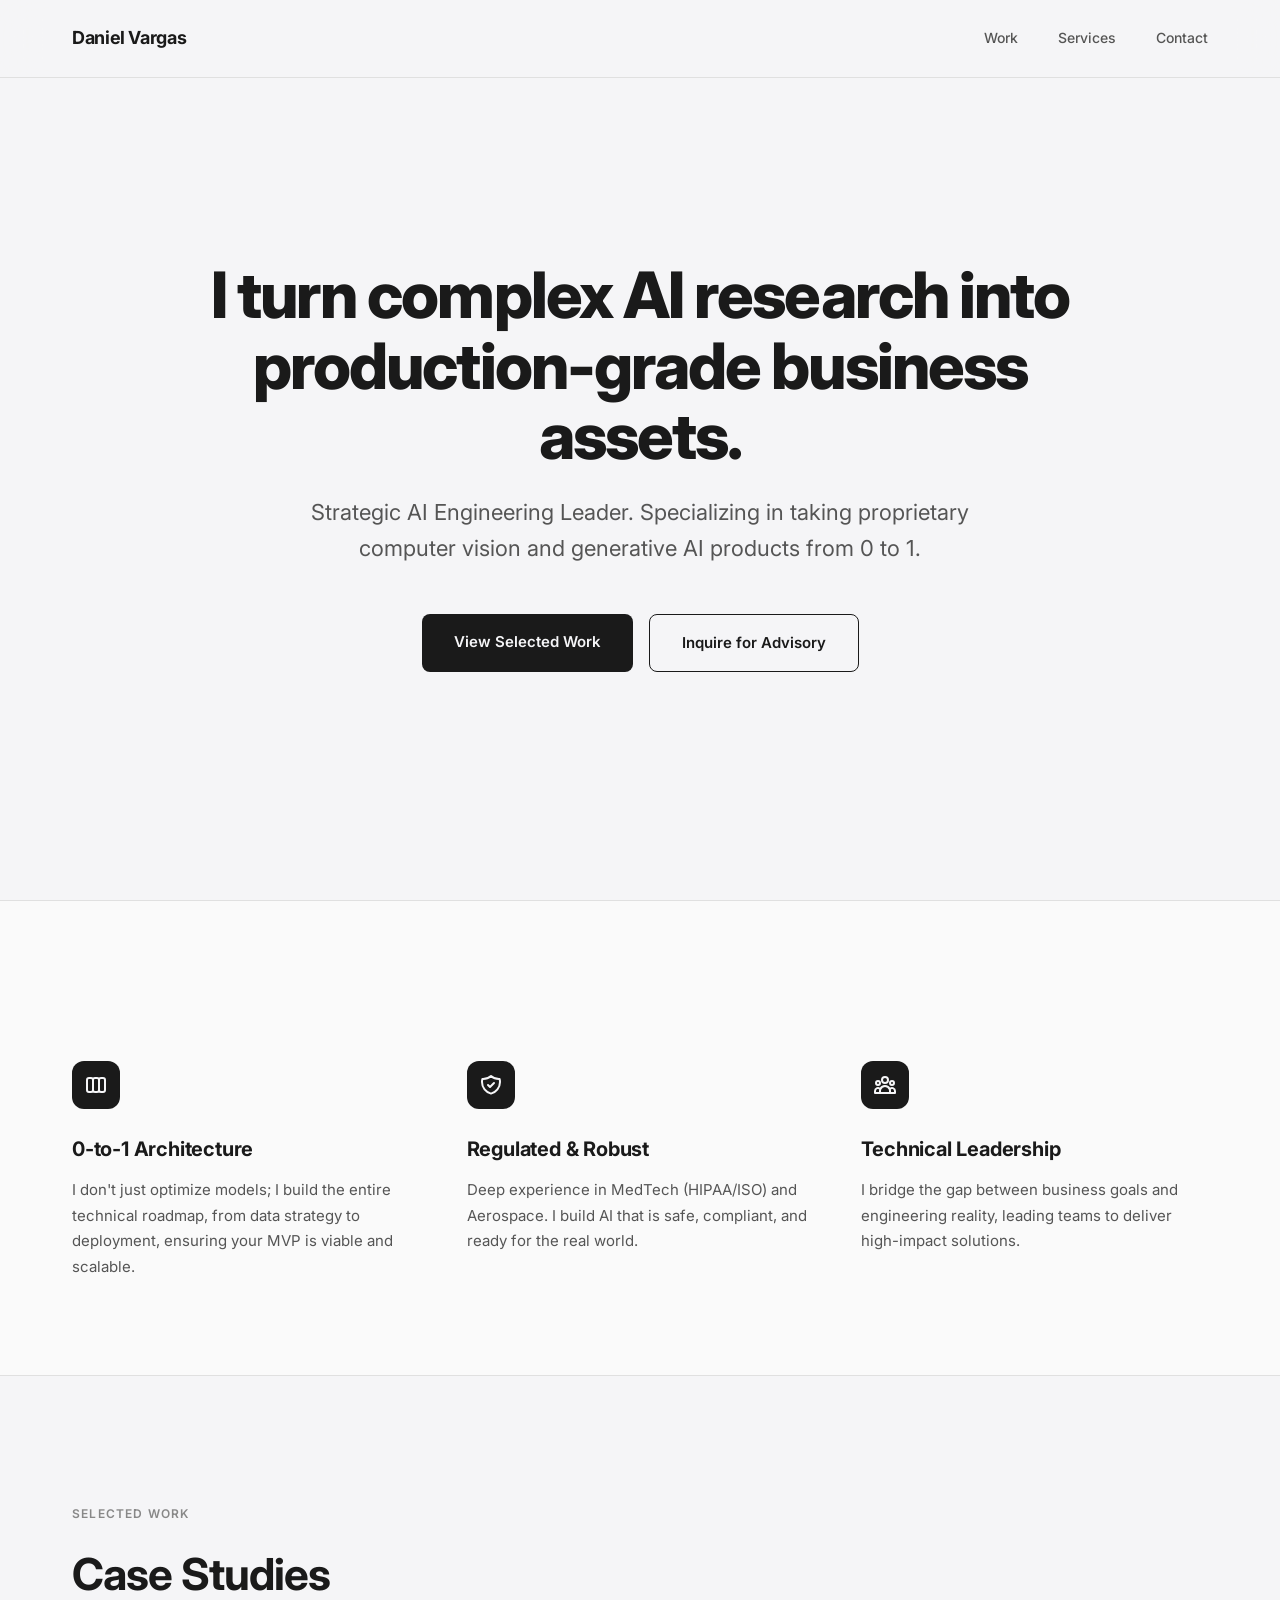
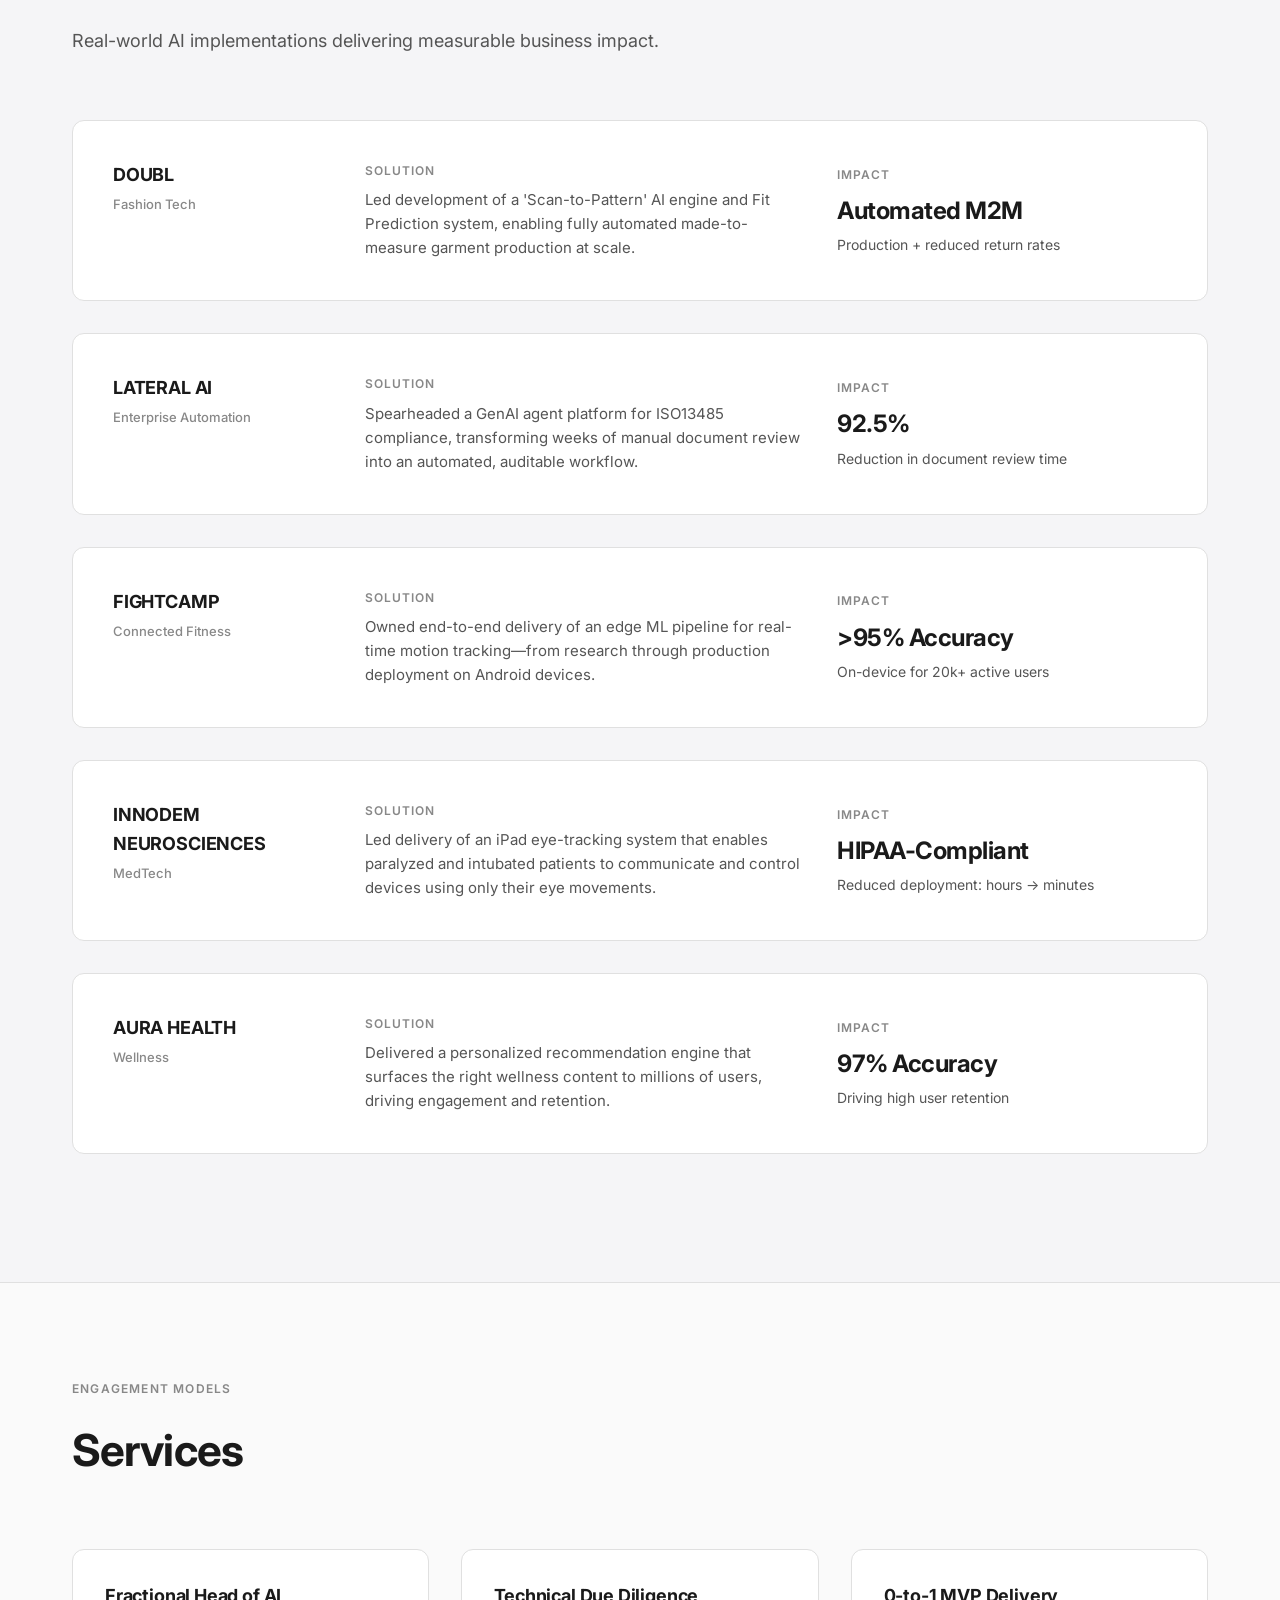
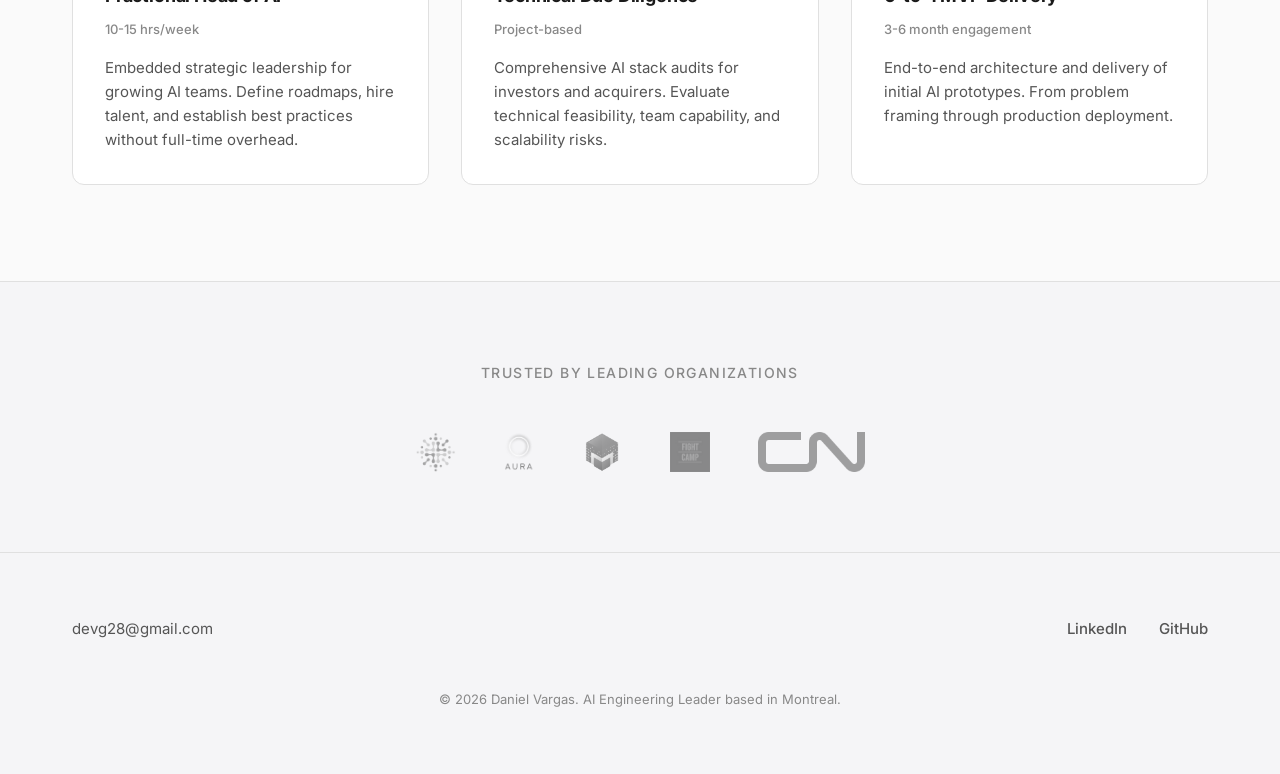
==== commit e42e86cc: "revamp 2026 v1.0." ====
--- a/index.html
+++ b/index.html
@@ -4,13 +4,13 @@
 <head>
     <meta charset="UTF-8">
     <meta name="viewport" content="width=device-width, initial-scale=1.0">
-    <title>Daniel Vargas | AI Solutions Architect</title>
+    <title>Daniel Vargas | Fractional AI Executive & Engineering Leader</title>
+    <meta name="description" content="Strategic AI Engineering Leader. Specializing in taking proprietary computer vision and generative AI products from 0 to 1.">
     <link rel="icon" type="image/svg+xml"
-          href="data:image/svg+xml,<svg xmlns='http://www.w3.org/2000/svg' viewBox='0 0 100 100'><defs><linearGradient id='grad' x1='0%25' y1='0%25' x2='100%25' y2='100%25'><stop offset='0%25' style='stop-color:%236366f1;stop-opacity:1'/><stop offset='100%25' style='stop-color:%2306b6d4;stop-opacity:1'/></linearGradient></defs><rect width='100' height='100' rx='20' fill='%23050816'/><text x='50' y='72' font-family='Arial,sans-serif' font-size='55' font-weight='700' fill='url(%23grad)' text-anchor='middle'>DV</text></svg>">
+          href="data:image/svg+xml,<svg xmlns='http://www.w3.org/2000/svg' viewBox='0 0 100 100'><rect width='100' height='100' rx='12' fill='%231a1a1a'/><text x='50' y='68' font-family='Inter,Helvetica,sans-serif' font-size='48' font-weight='600' fill='%23F5F5F7' text-anchor='middle'>DV</text></svg>">
     <link rel="preconnect" href="https://fonts.googleapis.com">
     <link rel="preconnect" href="https://fonts.gstatic.com" crossorigin>
-    <link href="https://fonts.googleapis.com/css2?family=Space+Grotesk:wght@300;400;500;600;700&display=swap"
-          rel="stylesheet">
+    <link href="https://fonts.googleapis.com/css2?family=Inter:wght@400;500;600;700;800&display=swap" rel="stylesheet">
     <style>
         * {
             margin: 0;
@@ -19,52 +19,34 @@
         }
 
         :root {
-            --primary: #6366f1;
-            --secondary: #8b5cf6;
-            --accent: #06b6d4;
-            --dark: #0f172a;
-            --darker: #020617;
-            --text: #e2e8f0;
-            --text-dim: #94a3b8;
+            --bg: #F5F5F7;
+            --text-primary: #1a1a1a;
+            --text-secondary: #555555;
+            --text-muted: #888888;
+            --accent: #1a1a1a;
+            --border: #e0e0e0;
+            --card-bg: #ffffff;
+            --section-alt: #fafafa;
+        }
+
+        html {
+            scroll-behavior: smooth;
         }
 
         body {
-            font-family: 'Space Grotesk', sans-serif;
-            background: var(--darker);
-            color: var(--text);
-            overflow-x: hidden;
+            font-family: 'Inter', -apple-system, BlinkMacSystemFont, 'Helvetica Neue', sans-serif;
+            background: var(--bg);
+            color: var(--text-primary);
             line-height: 1.6;
-        }
-
-        /* Animated Background */
-        .bg-animated {
-            position: fixed;
-            top: 0;
-            left: 0;
-            width: 100%;
-            height: 100%;
-            z-index: 0;
-            background:
-                radial-gradient(circle at 20% 50%, rgba(99, 102, 241, 0.15) 0%, transparent 50%),
-                radial-gradient(circle at 80% 80%, rgba(139, 92, 246, 0.15) 0%, transparent 50%),
-                radial-gradient(circle at 40% 20%, rgba(6, 182, 212, 0.1) 0%, transparent 50%);
-        }
-
-        .grain {
-            position: fixed;
-            top: 0;
-            left: 0;
-            width: 100%;
-            height: 100%;
-            z-index: 1;
-            opacity: 0.03;
-            pointer-events: none;
-            background-image: url("data:image/svg+xml,%3Csvg viewBox='0 0 400 400' xmlns='http://www.w3.org/2000/svg'%3E%3Cfilter id='noiseFilter'%3E%3CfeTurbulence type='fractalNoise' baseFrequency='0.9' numOctaves='4' stitchTiles='stitch'/%3E%3C/filter%3E%3Crect width='100%25' height='100%25' filter='url(%23noiseFilter)'/%3E%3C/svg%3E");
-        }
-
-        .content {
-            position: relative;
-            z-index: 2;
+            font-size: 16px;
+            -webkit-font-smoothing: antialiased;
+            -moz-osx-font-smoothing: grayscale;
+        }
+
+        .container {
+            max-width: 1200px;
+            margin: 0 auto;
+            padding: 0 2rem;
         }
 
         /* Navigation */
@@ -72,23 +54,44 @@
             position: fixed;
             top: 0;
             width: 100%;
-            padding: 2rem 4rem;
-            display: flex;
-            justify-content: center;
+            padding: 1.5rem 0;
+            z-index: 100;
+            background: rgba(245, 245, 247, 0.9);
+            backdrop-filter: blur(20px);
+            border-bottom: 1px solid var(--border);
+        }
+
+        .nav-content {
+            display: flex;
+            justify-content: space-between;
             align-items: center;
-            z-index: 100;
-            backdrop-filter: blur(12px);
-            background: rgba(2, 6, 23, 0.8);
-            border-bottom: 1px solid rgba(99, 102, 241, 0.1);
+            max-width: 1200px;
+            margin: 0 auto;
+            padding: 0 2rem;
         }
 
         .logo {
-            font-size: 1.5rem;
+            font-size: 1.125rem;
             font-weight: 700;
-            background: linear-gradient(135deg, var(--primary), var(--accent));
-            -webkit-background-clip: text;
-            -webkit-text-fill-color: transparent;
-            background-clip: text;
+            color: var(--text-primary);
+            letter-spacing: -0.02em;
+        }
+
+        .nav-links {
+            display: flex;
+            gap: 2.5rem;
+        }
+
+        .nav-links a {
+            font-size: 0.875rem;
+            font-weight: 500;
+            color: var(--text-secondary);
+            text-decoration: none;
+            transition: color 0.2s;
+        }
+
+        .nav-links a:hover {
+            color: var(--text-primary);
         }
 
         /* Hero Section */
@@ -97,1449 +100,663 @@
             display: flex;
             align-items: center;
             justify-content: center;
-            padding: 8rem 4rem;
+            padding: 10rem 2rem 8rem;
             text-align: center;
         }
 
         .hero-content {
-            max-width: 1000px;
-        }
-
-        .hero-badge {
-            display: inline-block;
-            padding: 0.5rem 1.5rem;
-            background: rgba(99, 102, 241, 0.1);
-            border: 1px solid rgba(99, 102, 241, 0.3);
-            border-radius: 50px;
-            font-size: 0.875rem;
-            font-weight: 600;
-            color: var(--primary);
-            margin-bottom: 2rem;
-            text-transform: uppercase;
-            letter-spacing: 1px;
-        }
-
-        h1 {
-            font-size: clamp(3rem, 8vw, 6rem);
-            font-weight: 700;
+            max-width: 900px;
+        }
+
+        .hero h1 {
+            font-size: clamp(2.5rem, 5.5vw, 4rem);
+            font-weight: 800;
             line-height: 1.1;
+            letter-spacing: -0.03em;
             margin-bottom: 1.5rem;
-            background: linear-gradient(135deg, #fff 0%, var(--text) 100%);
-            -webkit-background-clip: text;
-            -webkit-text-fill-color: transparent;
-            background-clip: text;
-        }
-
-        .hero h1 span {
-            display: block;
-            background: linear-gradient(135deg, var(--primary), var(--secondary), var(--accent));
-            -webkit-background-clip: text;
-            -webkit-text-fill-color: transparent;
-            background-clip: text;
+            color: var(--text-primary);
         }
 
         .hero-subtitle {
-            font-size: clamp(1.125rem, 2vw, 1.5rem);
-            color: var(--text-dim);
+            font-size: clamp(1.125rem, 2vw, 1.375rem);
+            color: var(--text-secondary);
             margin-bottom: 3rem;
             max-width: 700px;
             margin-left: auto;
             margin-right: auto;
+            line-height: 1.6;
+            font-weight: 400;
         }
 
         .cta-buttons {
             display: flex;
-            gap: 1.5rem;
+            gap: 1rem;
             justify-content: center;
             flex-wrap: wrap;
         }
 
         .btn {
-            padding: 1rem 2.5rem;
+            padding: 1rem 2rem;
             border-radius: 8px;
             font-weight: 600;
             text-decoration: none;
-            transition: all 0.3s;
-            font-size: 1rem;
+            transition: all 0.2s;
+            font-size: 0.938rem;
             cursor: pointer;
             border: none;
             display: inline-block;
         }
 
         .btn-primary {
-            background: linear-gradient(135deg, var(--primary), var(--secondary));
-            color: white;
-            box-shadow: 0 8px 24px rgba(99, 102, 241, 0.3);
+            background: var(--text-primary);
+            color: var(--bg);
         }
 
         .btn-primary:hover {
-            transform: translateY(-2px);
-            box-shadow: 0 12px 32px rgba(99, 102, 241, 0.4);
+            background: #333;
+            transform: translateY(-1px);
         }
 
         .btn-secondary {
             background: transparent;
-            color: var(--text);
-            border: 2px solid rgba(99, 102, 241, 0.3);
+            color: var(--text-primary);
+            border: 1.5px solid var(--text-primary);
         }
 
         .btn-secondary:hover {
-            border-color: var(--primary);
-            background: rgba(99, 102, 241, 0.1);
+            background: var(--text-primary);
+            color: var(--bg);
+        }
+
+        /* Section Styles */
+        section {
+            padding: 6rem 0;
+        }
+
+        .section-label {
+            font-size: 0.75rem;
+            font-weight: 600;
+            color: var(--text-muted);
+            text-transform: uppercase;
+            letter-spacing: 0.1em;
+            margin-bottom: 1rem;
+        }
+
+        h2 {
+            font-size: clamp(2rem, 4vw, 2.75rem);
+            font-weight: 700;
+            letter-spacing: -0.02em;
+            margin-bottom: 1rem;
+            color: var(--text-primary);
+        }
+
+        .section-description {
+            font-size: 1.125rem;
+            color: var(--text-secondary);
+            max-width: 600px;
+            line-height: 1.7;
+        }
+
+        /* Value Proposition Section */
+        .value-prop {
+            background: var(--section-alt);
+            border-top: 1px solid var(--border);
+            border-bottom: 1px solid var(--border);
+        }
+
+        .value-grid {
+            display: grid;
+            grid-template-columns: repeat(3, 1fr);
+            gap: 3rem;
+            margin-top: 4rem;
+        }
+
+        .value-card {
+            text-align: left;
+        }
+
+        .value-icon {
+            width: 48px;
+            height: 48px;
+            margin-bottom: 1.5rem;
+            display: flex;
+            align-items: center;
+            justify-content: center;
+            background: var(--text-primary);
+            border-radius: 12px;
+        }
+
+        .value-icon svg {
+            width: 24px;
+            height: 24px;
+            stroke: var(--bg);
+        }
+
+        .value-card h3 {
+            font-size: 1.25rem;
+            font-weight: 700;
+            margin-bottom: 0.75rem;
+            letter-spacing: -0.01em;
+        }
+
+        .value-card p {
+            color: var(--text-secondary);
+            font-size: 0.938rem;
+            line-height: 1.7;
+        }
+
+        /* Case Studies Section */
+        .case-studies {
+            padding: 8rem 0;
+        }
+
+        .case-studies-header {
+            margin-bottom: 4rem;
+        }
+
+        .cases-grid {
+            display: flex;
+            flex-direction: column;
+            gap: 2rem;
+        }
+
+        .case-card {
+            display: grid;
+            grid-template-columns: 1fr 2fr 1.5fr;
+            gap: 2rem;
+            padding: 2.5rem;
+            background: var(--card-bg);
+            border: 1px solid var(--border);
+            border-radius: 12px;
+            transition: box-shadow 0.3s, border-color 0.3s;
+        }
+
+        .case-card:hover {
+            box-shadow: 0 8px 30px rgba(0, 0, 0, 0.06);
+            border-color: var(--text-primary);
+        }
+
+        .case-company {
+            display: flex;
+            flex-direction: column;
+        }
+
+        .case-name {
+            font-size: 1.125rem;
+            font-weight: 700;
+            margin-bottom: 0.25rem;
+            letter-spacing: -0.01em;
+        }
+
+        .case-industry {
+            font-size: 0.813rem;
+            color: var(--text-muted);
+            font-weight: 500;
+        }
+
+        .case-problem-solution h4 {
+            font-size: 0.75rem;
+            font-weight: 600;
+            color: var(--text-muted);
+            text-transform: uppercase;
+            letter-spacing: 0.08em;
+            margin-bottom: 0.5rem;
+        }
+
+        .case-problem-solution p {
+            font-size: 0.938rem;
+            color: var(--text-secondary);
+            line-height: 1.6;
+        }
+
+        .case-impact {
+            display: flex;
+            flex-direction: column;
+            justify-content: center;
+        }
+
+        .case-impact h4 {
+            font-size: 0.75rem;
+            font-weight: 600;
+            color: var(--text-muted);
+            text-transform: uppercase;
+            letter-spacing: 0.08em;
+            margin-bottom: 0.5rem;
+        }
+
+        .impact-metric {
+            font-size: 1.5rem;
+            font-weight: 700;
+            color: var(--text-primary);
+            letter-spacing: -0.02em;
+        }
+
+        .impact-desc {
+            font-size: 0.875rem;
+            color: var(--text-secondary);
+            margin-top: 0.25rem;
         }
 
         /* Services Section */
         .services {
-            padding: 8rem 4rem;
-            max-width: 1400px;
-            margin: 0 auto;
-        }
-
-        .section-header {
-            text-align: center;
-            margin-bottom: 5rem;
-        }
-
-        .section-label {
-            font-size: 0.875rem;
-            font-weight: 600;
-            color: var(--primary);
-            text-transform: uppercase;
-            letter-spacing: 2px;
-            margin-bottom: 1rem;
-        }
-
-        h2 {
-            font-size: clamp(2.5rem, 5vw, 4rem);
-            font-weight: 700;
-            margin-bottom: 1rem;
-        }
-
-        .section-description {
-            font-size: 1.25rem;
-            color: var(--text-dim);
-            max-width: 600px;
-            margin: 0 auto;
+            background: var(--section-alt);
+            border-top: 1px solid var(--border);
+            border-bottom: 1px solid var(--border);
         }
 
         .services-grid {
             display: grid;
-            grid-template-columns: repeat(auto-fit, minmax(300px, 1fr));
+            grid-template-columns: repeat(3, 1fr);
             gap: 2rem;
+            margin-top: 4rem;
         }
 
         .service-card {
-            background: rgba(15, 23, 42, 0.6);
-            border: 1px solid rgba(99, 102, 241, 0.1);
-            border-radius: 16px;
-            padding: 3rem 2rem;
-            transition: all 0.4s;
-            position: relative;
-            overflow: hidden;
-        }
-
-        .service-card::before {
-            content: '';
-            position: absolute;
-            top: 0;
-            left: 0;
-            width: 100%;
-            height: 100%;
-            background: linear-gradient(135deg, rgba(99, 102, 241, 0.1) 0%, transparent 50%);
-            opacity: 0;
-            transition: opacity 0.4s;
+            padding: 2rem;
+            background: var(--card-bg);
+            border: 1px solid var(--border);
+            border-radius: 12px;
+            transition: border-color 0.3s;
         }
 
         .service-card:hover {
-            transform: translateY(-8px);
-            border-color: rgba(99, 102, 241, 0.3);
-            box-shadow: 0 20px 60px rgba(99, 102, 241, 0.2);
-        }
-
-        .service-card:hover::before {
-            opacity: 1;
-        }
-
-        .service-icon {
-            width: 64px;
-            height: 64px;
-            background: linear-gradient(135deg, rgba(99, 102, 241, 0.2), rgba(139, 92, 246, 0.2));
-            border-radius: 12px;
-            display: flex;
+            border-color: var(--text-primary);
+        }
+
+        .service-card h3 {
+            font-size: 1.125rem;
+            font-weight: 700;
+            margin-bottom: 0.5rem;
+            letter-spacing: -0.01em;
+        }
+
+        .service-hours {
+            font-size: 0.813rem;
+            color: var(--text-muted);
+            font-weight: 500;
+            margin-bottom: 1rem;
+        }
+
+        .service-card p {
+            color: var(--text-secondary);
+            font-size: 0.938rem;
+            line-height: 1.6;
+        }
+
+        /* Clients Section */
+        .clients {
+            padding: 5rem 0;
+        }
+
+        .clients-header {
+            text-align: center;
+            margin-bottom: 3rem;
+        }
+
+        .clients-header p {
+            font-size: 0.875rem;
+            color: var(--text-muted);
+            font-weight: 500;
+            text-transform: uppercase;
+            letter-spacing: 0.1em;
+        }
+
+        .clients-grid {
+            display: flex;
+            justify-content: center;
             align-items: center;
-            justify-content: center;
-            margin-bottom: 1.5rem;
-            border: 1px solid rgba(99, 102, 241, 0.3);
-            position: relative;
-            z-index: 1;
-        }
-
-        .service-icon svg {
-            width: 32px;
-            height: 32px;
-            stroke: var(--primary);
-        }
-
-        .service-card h3 {
-            font-size: 1.5rem;
-            margin-bottom: 1rem;
-            position: relative;
-            z-index: 1;
-        }
-
-        .service-card p {
-            color: var(--text-dim);
-            line-height: 1.7;
-            position: relative;
-            z-index: 1;
-        }
-
-        .service-features {
-            list-style: none;
-            margin-top: 1.5rem;
-            position: relative;
-            z-index: 1;
-        }
-
-        .service-features li {
-            padding: 0.5rem 0;
-            color: var(--text-dim);
-            display: flex;
-            align-items: center;
-            gap: 0.75rem;
-        }
-
-        .service-features li::before {
-            content: '→';
-            color: var(--accent);
-            font-weight: 700;
-        }
-
-        /* Expertise Section */
-        .expertise {
-            padding: 8rem 4rem;
-            background: rgba(15, 23, 42, 0.4);
-        }
-
-        .expertise-content {
-            max-width: 1400px;
-            margin: 0 auto;
-        }
-
-        .expertise-grid {
-            display: grid;
-            grid-template-columns: repeat(auto-fit, minmax(250px, 1fr));
+            flex-wrap: wrap;
             gap: 3rem;
-            margin-top: 4rem;
-        }
-
-        .expertise-item {
-            text-align: center;
-        }
-
-        .expertise-number {
-            font-size: 3rem;
-            font-weight: 700;
-            background: linear-gradient(135deg, var(--primary), var(--accent));
-            -webkit-background-clip: text;
-            -webkit-text-fill-color: transparent;
-            background-clip: text;
-            margin-bottom: 0.5rem;
-        }
-
-        .expertise-label {
-            color: var(--text-dim);
-            font-size: 1rem;
-        }
-
-        /* CTA Section */
-        .cta-section {
-            padding: 8rem 4rem;
-            max-width: 1000px;
-            margin: 0 auto;
-            text-align: center;
-        }
-
-        .cta-box {
-            background: linear-gradient(135deg, rgba(99, 102, 241, 0.1), rgba(139, 92, 246, 0.1));
-            border: 1px solid rgba(99, 102, 241, 0.3);
-            border-radius: 24px;
-            padding: 4rem 3rem;
-            position: relative;
-            overflow: hidden;
-        }
-
-        .cta-box::before {
-            content: '';
-            position: absolute;
-            top: -50%;
-            left: -50%;
-            width: 200%;
-            height: 200%;
-            background: radial-gradient(circle, rgba(99, 102, 241, 0.1) 0%, transparent 70%);
-            animation: pulse 4s ease-in-out infinite;
-        }
-
-        @keyframes pulse {
-
-            0%,
-            100% {
-                transform: scale(1);
-                opacity: 0.5;
-            }
-
-            50% {
-                transform: scale(1.1);
-                opacity: 0.8;
-            }
-        }
-
-        .cta-box h2 {
-            position: relative;
-            z-index: 1;
-            margin-bottom: 1rem;
-        }
-
-        .cta-box p {
-            position: relative;
-            z-index: 1;
-            color: var(--text-dim);
-            font-size: 1.25rem;
-            margin-bottom: 2rem;
-        }
-
-        .cta-box .cta-buttons {
-            position: relative;
-            z-index: 1;
+        }
+
+        .client-logo {
+            height: 40px;
+            opacity: 0.5;
+            filter: grayscale(100%);
+            transition: all 0.3s;
+        }
+
+        .client-logo:hover {
+            opacity: 0.8;
+            filter: grayscale(0%);
         }
 
         /* Footer */
         footer {
-            padding: 4rem;
+            padding: 4rem 0;
+            border-top: 1px solid var(--border);
+        }
+
+        .footer-content {
+            display: flex;
+            justify-content: space-between;
+            align-items: center;
+        }
+
+        .footer-contact {
+            display: flex;
+            flex-direction: column;
+            gap: 0.5rem;
+        }
+
+        .footer-contact a {
+            color: var(--text-secondary);
+            text-decoration: none;
+            font-size: 0.938rem;
+            transition: color 0.2s;
+        }
+
+        .footer-contact a:hover {
+            color: var(--text-primary);
+        }
+
+        .footer-links {
+            display: flex;
+            gap: 2rem;
+        }
+
+        .footer-links a {
+            color: var(--text-secondary);
+            text-decoration: none;
+            font-size: 0.938rem;
+            font-weight: 500;
+            transition: color 0.2s;
+        }
+
+        .footer-links a:hover {
+            color: var(--text-primary);
+        }
+
+        .copyright {
+            color: var(--text-muted);
+            font-size: 0.813rem;
+            margin-top: 3rem;
             text-align: center;
-            border-top: 1px solid rgba(99, 102, 241, 0.1);
-        }
-
-        .footer-content {
-            max-width: 1400px;
-            margin: 0 auto;
-        }
-
-        .social-links {
-            display: flex;
-            gap: 2rem;
-            justify-content: center;
-            margin-bottom: 2rem;
-        }
-
-        .social-links a {
-            color: var(--text-dim);
-            text-decoration: none;
-            transition: color 0.3s;
-            font-weight: 500;
-        }
-
-        .social-links a:hover {
-            color: var(--primary);
-        }
-
-        .copyright {
-            color: var(--text-dim);
-            font-size: 0.875rem;
-        }
-
-        /* Tech Stack Section */
-        .tech-stack {
-            padding: 6rem 4rem;
-            background: rgba(15, 23, 42, 0.3);
-        }
-
-        .tech-stack-content {
-            max-width: 1400px;
-            margin: 0 auto;
-        }
-
-        .tech-categories {
-            display: grid;
-            grid-template-columns: repeat(auto-fit, minmax(300px, 1fr));
-            gap: 3rem;
-            margin-top: 3rem;
-        }
-
-        .tech-category h4 {
-            font-size: 1.125rem;
-            color: var(--text);
-            margin-bottom: 1.5rem;
-            font-weight: 600;
-        }
-
-        .tech-tags {
-            display: flex;
-            flex-wrap: wrap;
-            gap: 0.75rem;
-            justify-content: center;
-        }
-
-        .tech-tag {
-            background: rgba(99, 102, 241, 0.1);
-            border: 1px solid rgba(99, 102, 241, 0.2);
-            padding: 0.5rem 1rem;
-            border-radius: 8px;
-            font-size: 0.875rem;
-            font-weight: 500;
-            color: var(--text);
-            transition: all 0.3s;
-            display: flex;
-            align-items: center;
-            justify-content: center;
-        }
-
-        .tech-tag img {
-            margin: 0 auto;
-        }
-
-        .tech-tag:hover {
-            background: rgba(99, 102, 241, 0.2);
-            border-color: rgba(99, 102, 241, 0.4);
-            transform: translateY(-2px);
-        }
-
-        .tech-icon-img {
-            width: 32px;
-            height: 32px;
-            object-fit: contain;
-        }
-
-        .tech-icon-filter {
-            filter: brightness(0) invert(1);
-        }
-
-        /* Clients Section */
-.clients {
-    padding: 8rem 4rem;
-    max-width: 1400px;
-    margin: 0 auto;
-}
-
-.clients-content {
-    width: 100%;
-}
-
-.clients-grid {
-    display: grid;
-    grid-template-columns: repeat(5, 200px);
-    gap: 3rem;
-    margin-top: 4rem;
-    justify-content: center;
-}
-
-.client-logo {
-    display: flex;
-    align-items: center;
-    justify-content: center;
-    padding: 2rem;
-    background: rgba(15, 23, 42, 0.4);
-    border: 1px solid rgba(99, 102, 241, 0.1);
-    border-radius: 16px;
-    transition: all 0.3s;
-    min-height: 120px;
-    width: 200px;
-    flex-shrink: 0;
-}
-
-.client-logo {
-    display: flex;
-    align-items: center;
-    justify-content: center;
-    padding: 2rem;
-    background: rgba(15, 23, 42, 0.4);
-    border: 1px solid rgba(99, 102, 241, 0.1);
-    border-radius: 16px;
-    transition: all 0.3s;
-    min-height: 120px;
-}
-
-@media (max-width: 1400px) {
-    .clients-grid {
-        grid-template-columns: repeat(4, 200px);
-    }
-}
-
-@media (max-width: 1100px) {
-    .clients-grid {
-        grid-template-columns: repeat(3, 200px);
-        gap: 2rem;
-    }
-}
-
-@media (max-width: 768px) {
-    .clients-grid {
-        grid-template-columns: repeat(2, 1fr);
-        gap: 1.5rem;
-        max-width: 500px;
-        margin-left: auto;
-        margin-right: auto;
-    }
-}
-
-@media (max-width: 480px) {
-    .clients-grid {
-        grid-template-columns: 1fr;
-        max-width: 300px;
-    }
-}
-
-.client-logo img {
-    max-width: 100%;
-    max-height: 80px;
-    object-fit: contain;
-    filter: grayscale(100%) brightness(0.8);
-    opacity: 0.7;
-    transition: all 0.3s;
-}
-
-.client-logo:hover img {
-    filter: grayscale(0%) brightness(1);
-    opacity: 1;
-}
-
-@media (max-width: 968px) {
-    .clients-grid {
-        gap: 2rem;
-    }
-
-    .client-logo {
-        width: 180px;
-    }
-}
-
-@media (max-width: 640px) {
-    .clients-grid {
-        flex-direction: column;
-    }
-
-    .client-logo {
-        width: 100%;
-        max-width: 300px;
-    }
-}
-
-        /* Projects Section */
-        .projects {
-            padding: 8rem 4rem;
-            max-width: 1400px;
-            margin: 0 auto;
-        }
-
-        .projects-content {
-            width: 100%;
-        }
-
-        .projects-list {
-            display: flex;
-            flex-direction: column;
-            gap: 3rem;
-            margin-top: 4rem;
-        }
-
-        .project-card {
-            background: rgba(15, 23, 42, 0.6);
-            border: 1px solid rgba(99, 102, 241, 0.2);
-            border-radius: 16px;
-            padding: 0;
-            transition: all 0.3s;
-            overflow: hidden;
-        }
-
-        .project-image {
-            width: 100%;
-            height: 300px;
-            object-fit: cover;
-            display: block;
-        }
-
-        .project-content-wrapper {
-            padding: 2.5rem;
-        }
-
-        .project-card:hover {
-            border-color: rgba(99, 102, 241, 0.4);
-            box-shadow: 0 12px 40px rgba(99, 102, 241, 0.15);
-        }
-
-        .project-header {
-            display: flex;
-            justify-content: space-between;
-            align-items: flex-start;
-            margin-bottom: 2rem;
-        }
-
-        .project-tag {
-            display: inline-block;
-            padding: 0.375rem 0.875rem;
-            background: rgba(99, 102, 241, 0.15);
-            border: 1px solid rgba(99, 102, 241, 0.3);
-            border-radius: 6px;
-            font-size: 0.75rem;
-            font-weight: 600;
-            color: var(--primary);
-            margin-right: 0.5rem;
-            margin-bottom: 0.75rem;
-        }
-
-        .project-tag-client {
-            display: inline-block;
-            padding: 0.375rem 0.875rem;
-            background: rgba(6, 182, 212, 0.15);
-            border: 1px solid rgba(6, 182, 212, 0.3);
-            border-radius: 6px;
-            font-size: 0.75rem;
-            font-weight: 600;
-            color: var(--accent);
-            margin-right: 0.5rem;
-            margin-bottom: 0.75rem;
-        }
-
-        .project-header h3 {
-            font-size: 1.75rem;
-            margin-bottom: 0.5rem;
-            color: var(--text);
-        }
-
-        .project-industry {
-            font-size: 0.875rem;
-            color: var(--text-dim);
-            font-weight: 500;
-        }
-
-        .project-content {
-            display: grid;
-            grid-template-columns: repeat(auto-fit, minmax(280px, 1fr));
-            gap: 2rem;
-            margin-bottom: 2rem;
-        }
-
-        .project-section h4 {
-            font-size: 0.875rem;
-            color: var(--primary);
-            text-transform: uppercase;
-            letter-spacing: 1px;
-            margin-bottom: 0.75rem;
-            font-weight: 600;
-        }
-
-        .project-section p {
-            color: var(--text-dim);
-            line-height: 1.7;
-            font-size: 0.938rem;
-        }
-
-        .project-tech {
-            display: flex;
-            flex-wrap: wrap;
-            gap: 0.5rem;
-            padding-top: 1.5rem;
-            border-top: 1px solid rgba(99, 102, 241, 0.1);
-        }
-
-        .project-tech span {
-            background: rgba(6, 182, 212, 0.1);
-            border: 1px solid rgba(6, 182, 212, 0.2);
-            padding: 0.375rem 0.875rem;
-            border-radius: 6px;
-            font-size: 0.813rem;
-            color: var(--accent);
-            font-weight: 500;
-        }
-
-        .project-link {
-            display: inline-block;
-            margin-top: 1.5rem;
-            color: var(--primary);
-            text-decoration: none;
-            font-weight: 600;
-            font-size: 0.938rem;
-            transition: all 0.3s;
-        }
-
-        .project-link:hover {
-            color: var(--accent);
-            transform: translateX(4px);
-        }
-
-        /* Mobile Menu */
-        .menu-toggle {
-            display: none;
-            flex-direction: column;
-            gap: 6px;
-            cursor: pointer;
-        }
-
-        .menu-toggle span {
-            width: 28px;
-            height: 2px;
-            background: var(--text);
-            transition: all 0.3s;
         }
 
         /* Responsive */
-        @media (max-width: 768px) {
-            nav {
-                padding: 1.5rem 2rem;
-            }
-
-            .hero {
-                padding: 6rem 2rem;
-            }
-
-            .tech-stack,
-            .services,
-            .projects,
-            .expertise,
-            .cta-section {
-                padding: 4rem 2rem;
+        @media (max-width: 968px) {
+            .value-grid {
+                grid-template-columns: 1fr;
+                gap: 2rem;
+            }
+
+            .case-card {
+                grid-template-columns: 1fr;
+                gap: 1.5rem;
             }
 
             .services-grid {
                 grid-template-columns: 1fr;
             }
 
-            .tech-categories {
-                grid-template-columns: 1fr;
+            .nav-links {
+                display: none;
+            }
+
+            .footer-content {
+                flex-direction: column;
                 gap: 2rem;
-            }
-
-            .project-content {
-                grid-template-columns: 1fr;
-                gap: 1.5rem;
-            }
-
-            .expertise-grid {
-                grid-template-columns: repeat(2, 1fr);
-                gap: 2rem;
-            }
-
-            .cta-box {
-                padding: 3rem 2rem;
+                text-align: center;
+            }
+        }
+
+        @media (max-width: 640px) {
+            .hero {
+                padding: 8rem 1.5rem 6rem;
+            }
+
+            section {
+                padding: 4rem 0;
+            }
+
+            .container {
+                padding: 0 1.5rem;
             }
 
             .cta-buttons {
                 flex-direction: column;
-                gap: 1rem;
             }
 
             .btn {
                 width: 100%;
             }
+
+            .case-card {
+                padding: 1.5rem;
+            }
+
+            .clients-grid {
+                gap: 2rem;
+            }
+
+            .client-logo {
+                height: 32px;
+            }
         }
     </style>
 </head>
 
 <body>
-<div class="bg-animated"></div>
-<div class="grain"></div>
-
-<div class="content">
     <!-- Navigation -->
     <nav>
-        <div class="logo">DV</div>
+        <div class="nav-content">
+            <div class="logo">Daniel Vargas</div>
+            <div class="nav-links">
+                <a href="#work">Work</a>
+                <a href="#services">Services</a>
+                <a href="#contact">Contact</a>
+            </div>
+        </div>
     </nav>
 
     <!-- Hero Section -->
     <section class="hero">
         <div class="hero-content">
-            <div class="hero-badge">AI Solutions Architect</div>
-            <h1>
-                Daniel Vargas
-                <span>Transforming Business with AI</span>
-            </h1>
+            <h1>I turn complex AI research into production-grade business assets.</h1>
             <p class="hero-subtitle">
-                Building enterprise-grade AI systems that drive measurable results. Specializing in agentic AI,
-                intelligent automation, and production-scale MLOps.
+                Strategic AI Engineering Leader. Specializing in taking proprietary computer vision and generative AI products from 0 to 1.
             </p>
             <div class="cta-buttons">
-                <a href="#contact" class="btn btn-primary">Start a Project</a>
-                <a href="#services" class="btn btn-secondary">Explore Services</a>
+                <a href="#work" class="btn btn-primary">View Selected Work</a>
+                <a href="#contact" class="btn btn-secondary">Inquire for Advisory</a>
             </div>
         </div>
     </section>
 
-    <!-- Tech Stack Section -->
-    <section class="tech-stack">
-        <div class="tech-stack-content">
-            <div class="section-header">
-                <div class="section-label">Technology Arsenal</div>
-                <h2>Cutting-Edge Tech Stack</h2>
-            </div>
-
-            <div class="tech-categories">
-                <div class="tech-category">
-                    <h4>Core Languages & Frameworks</h4>
-                    <div class="tech-tags">
-                            <span class="tech-tag"><img src="https://unpkg.com/simple-icons@v9/icons/python.svg"
-                                                        alt="Python" class="tech-icon-img tech-icon-filter"
-                                                        title="Python"></span>
-                        <span class="tech-tag"><img src="https://unpkg.com/simple-icons@v9/icons/cplusplus.svg"
-                                                    alt="C++" class="tech-icon-img tech-icon-filter" title="C++"></span>
-                        <span class="tech-tag"><img src="https://unpkg.com/simple-icons@v9/icons/r.svg" alt="R"
-                                                    class="tech-icon-img tech-icon-filter" title="R"></span>
-                        <span class="tech-tag"><img src="https://unpkg.com/simple-icons@v9/icons/mysql.svg"
-                                                    alt="SQL" class="tech-icon-img tech-icon-filter" title="SQL"></span>
-                        <span class="tech-tag"><img src="https://unpkg.com/simple-icons@v9/icons/flask.svg"
-                                                    alt="Flask" class="tech-icon-img tech-icon-filter"
-                                                    title="Flask"></span>
-                        <span class="tech-tag"><img src="https://unpkg.com/simple-icons@v9/icons/fastapi.svg"
-                                                    alt="FastAPI" class="tech-icon-img tech-icon-filter"
-                                                    title="FastAPI"></span>
-                    </div>
-                </div>
-
-                <div class="tech-category">
-                    <h4>AI/ML & Deep Learning</h4>
-                    <div class="tech-tags">
-                            <span class="tech-tag"><img src="https://unpkg.com/simple-icons@v9/icons/openai.svg"
-                                                        alt="OpenAI" class="tech-icon-img tech-icon-filter"
-                                                        title="OpenAI"></span>
-                        <span class="tech-tag"><img src="https://cdn.simpleicons.org/anthropic/white" alt="Claude"
-                                                    class="tech-icon-img" title="Claude"></span>
-                        <span class="tech-tag"><img src="https://cdn.simpleicons.org/googlegemini/white"
-                                                    alt="Gemini" class="tech-icon-img" title="Gemini"></span>
-                        <span class="tech-tag"><img src="https://unpkg.com/simple-icons@v9/icons/scikitlearn.svg"
-                                                    alt="Scikit-Learn" class="tech-icon-img tech-icon-filter"
-                                                    title="Scikit-Learn"></span>
-                        <!--                            <span class="tech-tag"><img src="https://unpkg.com/simple-icons@v9/icons/xgboost.svg" alt="XGBoost" class="tech-icon-img tech-icon-filter" title="XGBoost"></span>-->
-                        <span class="tech-tag"><img src="https://unpkg.com/simple-icons@v9/icons/keras.svg"
-                                                    alt="Keras" class="tech-icon-img tech-icon-filter"
-                                                    title="Keras"></span>
-                        <span class="tech-tag"><img src="https://unpkg.com/simple-icons@v9/icons/tensorflow.svg"
-                                                    alt="TensorFlow" class="tech-icon-img tech-icon-filter"
-                                                    title="TensorFlow"></span>
-                        <span class="tech-tag"><img src="https://unpkg.com/simple-icons@v9/icons/pytorch.svg"
-                                                    alt="PyTorch" class="tech-icon-img tech-icon-filter"
-                                                    title="PyTorch"></span>
-                        <span class="tech-tag"><img src="https://cdn.simpleicons.org/huggingface/white"
-                                                    alt="Hugging Face" class="tech-icon-img"
-                                                    title="Hugging Face"></span>
-                        <span class="tech-tag"><img src="https://unpkg.com/simple-icons@v9/icons/mlflow.svg"
-                                                    alt="MLFlow" class="tech-icon-img tech-icon-filter" title="MLFlow"></span>
-                    </div>
-                </div>
-
-                <div class="tech-category">
-                    <h4>Data & Scientific Computing</h4>
-                    <div class="tech-tags">
-                            <span class="tech-tag"><img src="https://unpkg.com/simple-icons@v9/icons/numpy.svg"
-                                                        alt="NumPy" class="tech-icon-img tech-icon-filter"
-                                                        title="NumPy"></span>
-                        <span class="tech-tag"><img src="https://unpkg.com/simple-icons@v9/icons/pandas.svg"
-                                                    alt="Pandas" class="tech-icon-img tech-icon-filter" title="Pandas"></span>
-                        <span class="tech-tag"><img src="https://unpkg.com/simple-icons@v9/icons/plotly.svg"
-                                                    alt="Matplotlib" class="tech-icon-img tech-icon-filter"
-                                                    title="Matplotlib"></span>
-                        <span class="tech-tag"><img src="https://unpkg.com/simple-icons@v9/icons/scipy.svg"
-                                                    alt="Scipy" class="tech-icon-img tech-icon-filter"
-                                                    title="Scipy"></span>
-                        <span class="tech-tag"><img src="https://unpkg.com/simple-icons@v9/icons/opencv.svg"
-                                                    alt="OpenCV" class="tech-icon-img tech-icon-filter" title="OpenCV"></span>
-                    </div>
-                </div>
-
-                <div class="tech-category">
-                    <h4>DevOps & Cloud</h4>
-                    <div class="tech-tags">
-                            <span class="tech-tag"><img src="https://unpkg.com/simple-icons@v9/icons/git.svg" alt="Git"
-                                                        class="tech-icon-img tech-icon-filter" title="Git"></span>
-                        <span class="tech-tag"><img src="https://unpkg.com/simple-icons@v9/icons/github.svg"
-                                                    alt="GitHub" class="tech-icon-img tech-icon-filter" title="GitHub"></span>
-                        <span class="tech-tag"><img src="https://unpkg.com/simple-icons@v9/icons/githubactions.svg"
-                                                    alt="GitHub Actions" class="tech-icon-img tech-icon-filter"
-                                                    title="GitHub Actions"></span>
-                        <span class="tech-tag"><img src="https://unpkg.com/simple-icons@v9/icons/docker.svg"
-                                                    alt="Docker" class="tech-icon-img tech-icon-filter" title="Docker"></span>
-                        <span class="tech-tag"><img
-                                src="https://app.unpkg.com/simple-icons@9.21.0/files/icons/amazonaws.svg" alt="AWS"
-                                class="tech-icon-img" title="AWS"></span>
-                        <span class="tech-tag"><img src="https://unpkg.com/simple-icons@v9/icons/googlecloud.svg"
-                                                    alt="GCP" class="tech-icon-img tech-icon-filter" title="GCP"></span>
-                        <span class="tech-tag"><img src="https://unpkg.com/simple-icons@v9/icons/microsoftazure.svg"
-                                                    alt="Azure" class="tech-icon-img tech-icon-filter"
-                                                    title="Azure"></span>
-                    </div>
+    <!-- Value Proposition Section -->
+    <section class="value-prop">
+        <div class="container">
+            <div class="value-grid">
+                <div class="value-card">
+                    <div class="value-icon">
+                        <svg fill="none" stroke="currentColor" viewBox="0 0 24 24">
+                            <path stroke-linecap="round" stroke-linejoin="round" stroke-width="2" d="M9 17V7m0 10a2 2 0 01-2 2H5a2 2 0 01-2-2V7a2 2 0 012-2h2a2 2 0 012 2m0 10a2 2 0 002 2h2a2 2 0 002-2M9 7a2 2 0 012-2h2a2 2 0 012 2m0 10V7m0 10a2 2 0 002 2h2a2 2 0 002-2V7a2 2 0 00-2-2h-2a2 2 0 00-2 2"/>
+                        </svg>
+                    </div>
+                    <h3>0-to-1 Architecture</h3>
+                    <p>I don't just optimize models; I build the entire technical roadmap, from data strategy to deployment, ensuring your MVP is viable and scalable.</p>
+                </div>
+                <div class="value-card">
+                    <div class="value-icon">
+                        <svg fill="none" stroke="currentColor" viewBox="0 0 24 24">
+                            <path stroke-linecap="round" stroke-linejoin="round" stroke-width="2" d="M9 12l2 2 4-4m5.618-4.016A11.955 11.955 0 0112 2.944a11.955 11.955 0 01-8.618 3.04A12.02 12.02 0 003 9c0 5.591 3.824 10.29 9 11.622 5.176-1.332 9-6.03 9-11.622 0-1.042-.133-2.052-.382-3.016z"/>
+                        </svg>
+                    </div>
+                    <h3>Regulated & Robust</h3>
+                    <p>Deep experience in MedTech (HIPAA/ISO) and Aerospace. I build AI that is safe, compliant, and ready for the real world.</p>
+                </div>
+                <div class="value-card">
+                    <div class="value-icon">
+                        <svg fill="none" stroke="currentColor" viewBox="0 0 24 24">
+                            <path stroke-linecap="round" stroke-linejoin="round" stroke-width="2" d="M17 20h5v-2a3 3 0 00-5.356-1.857M17 20H7m10 0v-2c0-.656-.126-1.283-.356-1.857M7 20H2v-2a3 3 0 015.356-1.857M7 20v-2c0-.656.126-1.283.356-1.857m0 0a5.002 5.002 0 019.288 0M15 7a3 3 0 11-6 0 3 3 0 016 0zm6 3a2 2 0 11-4 0 2 2 0 014 0zM7 10a2 2 0 11-4 0 2 2 0 014 0z"/>
+                        </svg>
+                    </div>
+                    <h3>Technical Leadership</h3>
+                    <p>I bridge the gap between business goals and engineering reality, leading teams to deliver high-impact solutions.</p>
                 </div>
             </div>
         </div>
     </section>
 
+    <!-- Case Studies Section -->
+    <section class="case-studies" id="work">
+        <div class="container">
+            <div class="case-studies-header">
+                <div class="section-label">Selected Work</div>
+                <h2>Case Studies</h2>
+                <p class="section-description">Real-world AI implementations delivering measurable business impact.</p>
+            </div>
+
+            <div class="cases-grid">
+                <!-- DOUBL -->
+                <div class="case-card">
+                    <div class="case-company">
+                        <div class="case-name">DOUBL</div>
+                        <div class="case-industry">Fashion Tech</div>
+                    </div>
+                    <div class="case-problem-solution">
+                        <h4>Solution</h4>
+                        <p>Led development of a 'Scan-to-Pattern' AI engine and Fit Prediction system, enabling fully automated made-to-measure garment production at scale.</p>
+                    </div>
+                    <div class="case-impact">
+                        <h4>Impact</h4>
+                        <div class="impact-metric">Automated M2M</div>
+                        <div class="impact-desc">Production + reduced return rates</div>
+                    </div>
+                </div>
+
+                <!-- LATERAL AI -->
+                <div class="case-card">
+                    <div class="case-company">
+                        <div class="case-name">LATERAL AI</div>
+                        <div class="case-industry">Enterprise Automation</div>
+                    </div>
+                    <div class="case-problem-solution">
+                        <h4>Solution</h4>
+                        <p>Spearheaded a GenAI agent platform for ISO13485 compliance, transforming weeks of manual document review into an automated, auditable workflow.</p>
+                    </div>
+                    <div class="case-impact">
+                        <h4>Impact</h4>
+                        <div class="impact-metric">92.5%</div>
+                        <div class="impact-desc">Reduction in document review time</div>
+                    </div>
+                </div>
+
+                <!-- FIGHTCAMP -->
+                <div class="case-card">
+                    <div class="case-company">
+                        <div class="case-name">FIGHTCAMP</div>
+                        <div class="case-industry">Connected Fitness</div>
+                    </div>
+                    <div class="case-problem-solution">
+                        <h4>Solution</h4>
+                        <p>Owned end-to-end delivery of an edge ML pipeline for real-time motion tracking—from research through production deployment on Android devices.</p>
+                    </div>
+                    <div class="case-impact">
+                        <h4>Impact</h4>
+                        <div class="impact-metric">>95% Accuracy</div>
+                        <div class="impact-desc">On-device for 20k+ active users</div>
+                    </div>
+                </div>
+
+                <!-- INNODEM NEUROSCIENCES -->
+                <div class="case-card">
+                    <div class="case-company">
+                        <div class="case-name">INNODEM NEUROSCIENCES</div>
+                        <div class="case-industry">MedTech</div>
+                    </div>
+                    <div class="case-problem-solution">
+                        <h4>Solution</h4>
+                        <p>Led delivery of an iPad eye-tracking system that enables paralyzed and intubated patients to communicate and control devices using only their eye movements.</p>
+                    </div>
+                    <div class="case-impact">
+                        <h4>Impact</h4>
+                        <div class="impact-metric">HIPAA-Compliant</div>
+                        <div class="impact-desc">Reduced deployment: hours → minutes</div>
+                    </div>
+                </div>
+
+                <!-- AURA HEALTH -->
+                <div class="case-card">
+                    <div class="case-company">
+                        <div class="case-name">AURA HEALTH</div>
+                        <div class="case-industry">Wellness</div>
+                    </div>
+                    <div class="case-problem-solution">
+                        <h4>Solution</h4>
+                        <p>Delivered a personalized recommendation engine that surfaces the right wellness content to millions of users, driving engagement and retention.</p>
+                    </div>
+                    <div class="case-impact">
+                        <h4>Impact</h4>
+                        <div class="impact-metric">97% Accuracy</div>
+                        <div class="impact-desc">Driving high user retention</div>
+                    </div>
+                </div>
+            </div>
+        </div>
+    </section>
+
     <!-- Services Section -->
     <section class="services" id="services">
-        <div class="section-header">
-            <div class="section-label">What I Do</div>
-            <h2>AI Solutions Built for Impact</h2>
-            <p class="section-description">
-                End-to-end AI consulting from strategy to deployment, designed to solve real business challenges.
-            </p>
-        </div>
-        <div class="services-grid">
-            <div class="service-card">
-                <div class="service-icon">
-                    <svg fill="none" stroke="currentColor" viewBox="0 0 24 24">
-                        <path stroke-linecap="round" stroke-linejoin="round" stroke-width="2"
-                              d="M12 4.354a4 4 0 110 5.292M15 21H3v-1a6 6 0 0112 0v1zm0 0h6v-1a6 6 0 00-9-5.197M13 7a4 4 0 11-8 0 4 4 0 018 0z"/>
-                    </svg>
-                </div>
-                <h3>AI Training & Team Enablement</h3>
-                <p>Empower your development and engineering teams to effectively integrate and leverage AI technologies
-                    in their workflows and products.</p>
-                <ul class="service-features">
-                    <li>Hands-on AI/ML workshops</li>
-                    <li>LLM integration training</li>
-                    <li>Prompt engineering mastery</li>
-                    <li>Custom team upskilling programs</li>
-                </ul>
-            </div>
-            <div class="service-card">
-                <div class="service-icon">
-                    <svg fill="none" stroke="currentColor" viewBox="0 0 24 24">
-                        <path stroke-linecap="round" stroke-linejoin="round" stroke-width="2"
-                              d="M9 19v-6a2 2 0 00-2-2H5a2 2 0 00-2 2v6a2 2 0 002 2h2a2 2 0 002-2zm0 0V9a2 2 0 012-2h2a2 2 0 012 2v10m-6 0a2 2 0 002 2h2a2 2 0 002-2m0 0V5a2 2 0 012-2h2a2 2 0 012 2v14a2 2 0 01-2 2h-2a2 2 0 01-2-2z"/>
-                    </svg>
-                </div>
-                <h3>AI Strategy & Consulting</h3>
-                <p>Develop comprehensive AI roadmaps aligned with your business objectives and technical
-                    capabilities.</p>
-                <ul class="service-features">
-                    <li>AI feasibility assessment</li>
-                    <li>Technology stack selection</li>
-                    <li>ROI modeling & planning</li>
-                    <li>Implementation roadmaps</li>
-                </ul>
-            </div>
-            <div class="service-card">
-                <div class="service-icon">
-                    <svg fill="none" stroke="currentColor" viewBox="0 0 24 24">
-                        <path stroke-linecap="round" stroke-linejoin="round" stroke-width="2"
-                              d="M13 10V3L4 14h7v7l9-11h-7z"/>
-                    </svg>
-                </div>
-                <h3>Agentic AI Systems</h3>
-                <p>Design and deploy autonomous AI agents that handle complex, multi-step workflows with minimal
-                    human intervention.</p>
-                <ul class="service-features">
-                    <li>Multi-agent orchestration</li>
-                    <li>RAG pipeline development</li>
-                    <li>LLM fine-tuning & optimization</li>
-                    <li>Autonomous workflow automation</li>
-                </ul>
-            </div>
-
-            <div class="service-card">
-                <div class="service-icon">
-                    <svg fill="none" stroke="currentColor" viewBox="0 0 24 24">
-                        <path stroke-linecap="round" stroke-linejoin="round" stroke-width="2"
-                              d="M9 12h6m-6 4h6m2 5H7a2 2 0 01-2-2V5a2 2 0 012-2h5.586a1 1 0 01.707.293l5.414 5.414a1 1 0 01.293.707V19a2 2 0 01-2 2z"/>
-                    </svg>
-                </div>
-                <h3>Intelligent Document Processing</h3>
-                <p>Transform unstructured data into actionable insights with advanced OCR, NLP, and computer vision
-                    models.</p>
-                <ul class="service-features">
-                    <li>Document AI implementation</li>
-                    <li>OCR & data extraction</li>
-                    <li>Vision-based processing</li>
-                    <li>Structured data output</li>
-                </ul>
-            </div>
-
-            <div class="service-card">
-                <div class="service-icon">
-                    <svg fill="none" stroke="currentColor" viewBox="0 0 24 24">
-                        <path stroke-linecap="round" stroke-linejoin="round" stroke-width="2"
-                              d="M3 15a4 4 0 004 4h9a5 5 0 10-.1-9.999 5.002 5.002 0 10-9.78 2.096A4.001 4.001 0 003 15z"/>
-                    </svg>
-                </div>
-                <h3>Cloud MLOps & Infrastructure</h3>
-                <p>Build scalable, production-ready ML infrastructure on GCP, AWS, or Azure with comprehensive
-                    monitoring.</p>
-                <ul class="service-features">
-                    <li>Vertex AI & cloud deployment</li>
-                    <li>Kubernetes orchestration</li>
-                    <li>CI/CD pipeline setup</li>
-                    <li>Model monitoring & observability</li>
-                </ul>
-            </div>
-    </section>
-
-    <!-- Expertise Section -->
-    <section class="expertise" id="expertise">
-        <div class="expertise-content">
-            <div class="section-header">
-                <div class="section-label">By The Numbers</div>
-                <h2>Proven Track Record</h2>
-                <p class="section-description">
-                    Years of experience building AI systems that deliver measurable business value.
-                </p>
-            </div>
-
-            <div class="expertise-grid">
-                <div class="expertise-item">
-                    <div class="expertise-number">10+</div>
-                    <div class="expertise-label">Production Systems Deployed</div>
-                </div>
-                <div class="expertise-item">
-                    <div class="expertise-number">65%</div>
-                    <div class="expertise-label">Average Efficiency Gain</div>
-                </div>
-                <div class="expertise-item">
-                    <div class="expertise-number">95%</div>
-                    <div class="expertise-label">Model Accuracy Achieved</div>
-                </div>
-                <div class="expertise-item">
-                    <div class="expertise-number">100%</div>
-                    <div class="expertise-label">Cloud-Native Solutions</div>
+        <div class="container">
+            <div class="section-label">Engagement Models</div>
+            <h2>Services</h2>
+
+            <div class="services-grid">
+                <div class="service-card">
+                    <h3>Fractional Head of AI</h3>
+                    <div class="service-hours">10-15 hrs/week</div>
+                    <p>Embedded strategic leadership for growing AI teams. Define roadmaps, hire talent, and establish best practices without full-time overhead.</p>
+                </div>
+                <div class="service-card">
+                    <h3>Technical Due Diligence</h3>
+                    <div class="service-hours">Project-based</div>
+                    <p>Comprehensive AI stack audits for investors and acquirers. Evaluate technical feasibility, team capability, and scalability risks.</p>
+                </div>
+                <div class="service-card">
+                    <h3>0-to-1 MVP Delivery</h3>
+                    <div class="service-hours">3-6 month engagement</div>
+                    <p>End-to-end architecture and delivery of initial AI prototypes. From problem framing through production deployment.</p>
                 </div>
             </div>
         </div>
     </section>
+
     <!-- Clients Section -->
     <section class="clients">
-        <div class="clients-content">
-            <div class="section-header">
-                <div class="section-label">Trusted By</div>
-                <h2>Client Partners</h2>
-                <p class="section-description">
-                    Collaborating with leading organizations across industries.
-                </p>
-            </div>
-
+        <div class="container">
+            <div class="clients-header">
+                <p>Trusted by leading organizations</p>
+            </div>
             <div class="clients-grid">
-                <div class="client-logo">
-                    <img src="images/inn.avif" alt="innodem">
-                </div>
-                <div class="client-logo">
-                    <img src="images/aura.avif" alt="aurah">
-                </div>
-                <div class="client-logo">
-                    <img src="images/mda.png" alt="mda">
-                </div>
-                <div class="client-logo">
-                    <img src="images/fc.jpeg" alt="fc">
-                </div>
-                <div class="client-logo">
-                    <img src="images/cn.png" alt="cn">
-                </div>
-                <div class="client-logo">
-                    <img src="images/coreml.png" alt="coreml">
-                </div>
-                <div class="client-logo">
-                    <img src="images/queva.jpeg" alt="queva">
-                </div>
-                <div class="client-logo">
-                    <img src="images/baseline.jpeg" alt="baseline">
-                </div>
-                <div class="client-logo">
-                    <img src="images/qgb.jpeg" alt="qgb">
-                </div>
-                <div class="client-logo">
-                    <img src="images/ba.jpeg" alt="ba">
-                </div>
+                <img src="images/inn.avif" alt="Innodem Neurosciences" class="client-logo">
+                <img src="images/aura.avif" alt="Aura Health" class="client-logo">
+                <img src="images/mda.png" alt="MDA" class="client-logo">
+                <img src="images/fc.jpeg" alt="FightCamp" class="client-logo">
+                <img src="images/cn.png" alt="CN" class="client-logo">
             </div>
         </div>
     </section>
-    <!-- Projects Section -->
-    <section class="projects" id="projects">
-        <div class="projects-content">
-            <div class="section-header">
-                <div class="section-label">Case Studies</div>
-                <h2>Proven Solutions</h2>
-                <p class="section-description">
-                    Real-world AI implementations delivering measurable business impact across industries.
-                </p>
-            </div>
-
-            <div class="projects-list">
-                <!-- Project 1: ISO Compliance -->
-                <div class="project-card">
-                    <img src="https://raw.githubusercontent.com/danvargg/audit-agent/main/img/ui.png"
-                         alt="AI-Powered ISO Compliance Auditor" class="project-image">
-                    <div class="project-content-wrapper">
-                        <div class="project-header">
-                            <div>
-                                <span class="project-tag">Generative AI</span>
-                                <span class="project-tag">Automation</span>
-                                <span class="project-tag-client">Medical Devices</span>
-                                <h3>AI-Powered ISO Compliance Auditor</h3>
-                                <p class="project-industry">Medical Device Industry</p>
-                            </div>
-                        </div>
-                        <div class="project-content">
-                            <div class="project-section">
-                                <h4>Challenge</h4>
-                                <p>Manual ISO 13485:2016 compliance auditing was time-consuming, expensive, and
-                                    prone to human error, creating bottlenecks in regulatory approval processes.</p>
-                            </div>
-                            <div class="project-section">
-                                <h4>Solution</h4>
-                                <p>An automated compliance analysis system using OpenAI's GPT models to generate
-                                    structured audit reports from company documentation. The system extracts text
-                                    from PDFs and produces professional findings with standard references and
-                                    actionable recommendations.</p>
-                            </div>
-                            <div class="project-section">
-                                <h4>Impact</h4>
-                                <p>Dramatically reduced audit time and costs while ensuring consistent adherence to
-                                    regulatory standards. Enabled faster identification and resolution of
-                                    non-conformities.</p>
-                            </div>
-                        </div>
-                        <div class="project-tech">
-                                <span><img src="https://unpkg.com/simple-icons@v9/icons/openai.svg" alt="OpenAI"
-                                           class="tech-icon-filter"
-                                           style="width: 16px; height: 16px; vertical-align: middle; margin-right: 4px;">OpenAI
-                                    GPT</span>
-                            <span><img src="https://unpkg.com/simple-icons@v9/icons/python.svg" alt="Python"
-                                       class="tech-icon-filter"
-                                       style="width: 16px; height: 16px; vertical-align: middle; margin-right: 4px;">Python</span>
-                            <span>PyPDF2</span>
-                        </div>
-                    </div>
-                </div>
-
-                <!-- Project 2: Invoice Processor -->
-                <div class="project-card">
-                    <div class="project-content-wrapper">
-                        <div class="project-header">
-                            <div>
-                                <span class="project-tag">Document AI</span>
-                                <span class="project-tag">API Development</span>
-                                <span class="project-tag-client">Finance</span>
-                                <h3>Intelligent Invoice Processing System</h3>
-                                <p class="project-industry">Financial Operations</p>
-                            </div>
-                        </div>
-                        <div class="project-content">
-                            <div class="project-section">
-                                <h4>Challenge</h4>
-                                <p>Manual invoice data extraction was creating operational bottlenecks, limiting
-                                    scalability and introducing human error in financial workflows.</p>
-                            </div>
-                            <div class="project-section">
-                                <h4>Solution</h4>
-                                <p>A solution with LLM-powered structured data extraction using function calling.
-                                    System handles batch uploads with secure API key authentication, processing
-                                    multiple invoices simultaneously with high accuracy.</p>
-                            </div>
-                            <div class="project-section">
-                                <h4>Impact</h4>
-                                <p>Eliminated manual data entry, improved extraction accuracy, and enabled parallel
-                                    processing of invoice batches—drastically reducing processing time and
-                                    operational costs.</p>
-                            </div>
-                        </div>
-                        <div class="project-tech">
-                                <span><img src="https://unpkg.com/simple-icons@v9/icons/fastapi.svg" alt="FastAPI"
-                                           class="tech-icon-filter"
-                                           style="width: 16px; height: 16px; vertical-align: middle; margin-right: 4px;">FastAPI</span>
-                            <span>LLMs</span>
-                            <span>Function Calling</span>
-                        </div>
-                    </div>
-                </div>
-
-                <!-- Project 3: Activity Recognition -->
-                <div class="project-card">
-                    <img src="https://raw.githubusercontent.com/danvargg/danvargg/main/docs/projects/fc/images/012_boxing_sensor_tracking.jpg"
-                         alt="Real-Time Activity Recognition System" class="project-image">
-                    <div class="project-content-wrapper">
-                        <div class="project-header">
-                            <div>
-                                <span class="project-tag">Edge AI</span>
-                                <span class="project-tag">Real-Time ML</span>
-                                <span class="project-tag-client">Fitness Tech</span>
-                                <h3>Real-Time Activity Recognition System</h3>
-                                <p class="project-industry">Fitness Technology</p>
-                            </div>
-                        </div>
-                        <div class="project-content">
-                            <div class="project-section">
-                                <h4>Challenge</h4>
-                                <p>Deliver accurate, real-time punch and kick tracking on resource-constrained
-                                    Android devices using only IMU sensor data, without compromising user
-                                    experience.</p>
-                            </div>
-                            <div class="project-section">
-                                <h4>Solution</h4>
-                                <p>A CNN-based deep learning system delivering real-time, low latency activity
-                                    recognition on resource constrained mobile devices.</p>
-                            </div>
-                            <div class="project-section">
-                                <h4>Impact</h4>
-                                <p>High-accuracy movement recognition and classification with minimal latency on
-                                    edge devices, enabling personalized workout tracking and improving user
-                                    engagement metrics.</p>
-                            </div>
-                        </div>
-                        <div class="project-tech">
-                                <span><img src="https://unpkg.com/simple-icons@v9/icons/tensorflow.svg" alt="TensorFlow"
-                                           class="tech-icon-filter"
-                                           style="width: 16px; height: 16px; vertical-align: middle; margin-right: 4px;">TensorFlow</span>
-                            <span><img src="https://unpkg.com/simple-icons@v9/icons/tensorflow.svg" alt="TFLite"
-                                       class="tech-icon-filter"
-                                       style="width: 16px; height: 16px; vertical-align: middle; margin-right: 4px;">TFLite</span>
-                            <span>CNN</span>
-                            <span>VAE</span>
-                            <span><img src="https://app.unpkg.com/simple-icons@9.21.0/files/icons/amazonaws.svg"
-                                       alt="AWS"
-                                       style="width: 16px; height: 16px; vertical-align: middle; margin-right: 4px;">AWS</span>
-                        </div>
-                    </div>
-                </div>
-
-                <!-- Project 4: CoreML Contribution -->
-                <div class="project-card">
-                    <img src="https://raw.githubusercontent.com/danvargg/danvargg/main/docs/projects/coremltools/coreml.png"
-                         alt="CoreML Tools Platform Enhancement" class="project-image">
-                    <div class="project-content-wrapper">
-                        <div class="project-header">
-                            <div>
-                                <span class="project-tag">Open Source</span>
-                                <span class="project-tag-client">ML Infrastructure</span>
-                                <h3>Apple's CoreML Tools Platform Enhancement</h3>
-                                <p class="project-industry">ML Infrastructure</p>
-                            </div>
-                        </div>
-                        <div class="project-content">
-                            <div class="project-section">
-                                <h4>Contribution</h4>
-                                <p>Contributed to the CoreML platform, improving model serialization and framework
-                                    interoperability. Direct involvement in enhancing the tools used by thousands of
-                                    ML engineers for iOS deployment.</p>
-                            </div>
-                            <div class="project-section">
-                                <h4>Impact</h4>
-                                <p>Strengthened the CoreML ecosystem, making it easier for developers to deploy ML
-                                    models across devices with improved reliability and compatibility.</p>
-                            </div>
-                        </div>
-                        <div class="project-tech">
-                            <span>CoreML</span>
-                            <span><img src="https://unpkg.com/simple-icons@v9/icons/python.svg" alt="Python"
-                                       class="tech-icon-filter"
-                                       style="width: 16px; height: 16px; vertical-align: middle; margin-right: 4px;">Python</span>
-                            <span>Model Serialization</span>
-                        </div>
-                    </div>
-                </div>
-
-                <!-- Project 5: MDA Training Program -->
-                <div class="project-card">
-                    <div class="project-content-wrapper">
-                        <div class="project-header">
-                            <div>
-                                <span class="project-tag">Data Science</span>
-                                <span class="project-tag">Training & Mentorship</span>
-                                <span class="project-tag-client">Analytics</span>
-                                <h3>Enterprise Data Science Training Program</h3>
-                                <p class="project-industry">Banking</p>
-                            </div>
-                        </div>
-                        <div class="project-content">
-                            <div class="project-section">
-                                <h4>Challenge</h4>
-                                <p>A team of data analysts required comprehensive upskilling in modern data science
-                                    methodologies, from foundational programming to production model deployment, to
-                                    meet evolving business demands and technical requirements.</p>
-                            </div>
-                            <div class="project-section">
-                                <h4>Solution</h4>
-                                <p>An end-to-end data science curriculum covering Python fundamentals, statistical
-                                    foundations, machine learning algorithms, and Azure ML deployment.</p>
-                            </div>
-                            <div class="project-section">
-                                <h4>Impact</h4>
-                                <p>Significant increase in team technical proficiency across data manipulation, ML
-                                    algorithms, and cloud deployment. Enabled analysts to independently execute
-                                    complete data science projects from problem framing through model serving.</p>
-                            </div>
-                        </div>
-                        <div class="project-tech">
-                                <span><img src="https://unpkg.com/simple-icons@v9/icons/python.svg" alt="Python"
-                                           class="tech-icon-filter"
-                                           style="width: 16px; height: 16px; vertical-align: middle; margin-right: 4px;">Python</span>
-                            <span><img src="https://unpkg.com/simple-icons@v9/icons/pandas.svg" alt="Pandas"
-                                       class="tech-icon-filter"
-                                       style="width: 16px; height: 16px; vertical-align: middle; margin-right: 4px;">Pandas</span>
-                            <span><img src="https://unpkg.com/simple-icons@v9/icons/scikitlearn.svg"
-                                       alt="Scikit-Learn" class="tech-icon-filter"
-                                       style="width: 16px; height: 16px; vertical-align: middle; margin-right: 4px;">Scikit-Learn</span>
-                            <span><img src="https://unpkg.com/simple-icons@v9/icons/microsoftazure.svg"
-                                       alt="Azure ML" class="tech-icon-filter"
-                                       style="width: 16px; height: 16px; vertical-align: middle; margin-right: 4px;">Azure
-                                    ML</span>
-                            <span>NumPy</span>
-                            <span>XGBoost</span>
-                        </div>
-                    </div>
-                </div>
-
-                <!-- Project 6: Eye Gaze Tracking -->
-                <div class="project-card">
-                    <img src="https://raw.githubusercontent.com/danvargg/danvargg/main/docs/projects/pigio/images/data_flow.png"
-                         alt="Medical Eye-Gaze Communication System" class="project-image">
-                    <div class="project-content-wrapper">
-                        <div class="project-header">
-                            <div>
-                                <span class="project-tag">Medical AI</span>
-                                <span class="project-tag">Computer Vision</span>
-                                <span class="project-tag-client">Healthcare</span>
-                                <h3>Medical Eye-Gaze Communication System</h3>
-                                <p class="project-industry">Healthcare SaMD</p>
-                            </div>
-                        </div>
-                        <div class="project-content">
-                            <div class="project-section">
-                                <h4>Challenge</h4>
-                                <p>Enable ICU patients who are conscious but intubated or paralyzed to communicate
-                                    using only eye movements.</p>
-                            </div>
-                            <div class="project-section">
-                                <h4>Solution</h4>
-                                <p>A deep‑learning eye‑tracking system for iPad (CoreML). A robust gaze‑to‑speech
-                                    communication, allowing ICU patients to reliably interact using only eye
-                                    movements.</p>
-                            </div>
-                            <div class="project-section">
-                                <h4>Impact</h4>
-                                <p>Gaze-tracking accuracy comparable to infrared solutions at lower cost, powering
-                                    Pigio™ Gaze-to-Speech applications that restore communication for critically ill
-                                    patients.</p>
-                            </div>
-                        </div>
-                        <div class="project-tech">
-                                <span><img src="https://unpkg.com/simple-icons@v9/icons/tensorflow.svg" alt="TensorFlow"
-                                           class="tech-icon-filter"
-                                           style="width: 16px; height: 16px; vertical-align: middle; margin-right: 4px;">TensorFlow</span>
-                            <span>CoreML</span>
-                            <span><img src="https://unpkg.com/simple-icons@v9/icons/opencv.svg"
-                                       alt="Computer Vision" class="tech-icon-filter"
-                                       style="width: 16px; height: 16px; vertical-align: middle; margin-right: 4px;">Computer
-                                    Vision</span>
-                            <span>iOS</span>
-                        </div>
-                    </div>
-                </div>
-
-                <!-- Project 7: Requirements Similarity -->
-                <div class="project-card">
-                    <div class="project-content-wrapper">
-                        <div class="project-header">
-                            <div>
-                                <span class="project-tag">NLP</span>
-                                <span class="project-tag">Text Analysis</span>
-                                <span class="project-tag-client">Railway</span>
-                                <h3>AI Requirements Deduplication System</h3>
-                                <p class="project-industry">Railway Engineering</p>
-                            </div>
-                        </div>
-                        <div class="project-content">
-                            <div class="project-section">
-                                <h4>Challenge</h4>
-                                <p>Analyze a substantial volume L1 requirements to identify redundancies and ensure
-                                    proper linkage to business goals, preventing duplication of engineering work.
-                                </p>
-                            </div>
-                            <div class="project-section">
-                                <h4>Solution</h4>
-                                <p>A natural language processing (NLP) model to automatically identify similar
-                                    requirements and flag potential duplicates across the requirements traceability
-                                    matrix.</p>
-                            </div>
-                            <div class="project-section">
-                                <h4>Impact</h4>
-                                <p>Reduced requirements redundancy, saving significant engineering time and ensuring
-                                    cleaner project scope definition.</p>
-                            </div>
-                        </div>
-                        <div class="project-tech">
-                            <span>NLP</span>
-                            <span>TF-IDF</span>
-                            <span>NLTK</span>
-                            <span><img src="https://unpkg.com/simple-icons@v9/icons/python.svg" alt="Python"
-                                       class="tech-icon-filter"
-                                       style="width: 16px; height: 16px; vertical-align: middle; margin-right: 4px;">Python</span>
-                        </div>
-                    </div>
-                </div>
-
-                <!-- Project 8: Recommendation System -->
-                <div class="project-card">
-                    <img src="https://raw.githubusercontent.com/danvargg/danvargg/main/docs/projects/auraML/auraml.png"
-                         alt="Personalized Wellness Recommendation Engine" class="project-image">
-                    <div class="project-content-wrapper">
-                        <div class="project-header">
-                            <div>
-                                <span class="project-tag">Machine Learning</span>
-                                <span class="project-tag">Recommendation</span>
-                                <span class="project-tag-client">Wellness</span>
-                                <h3>Personalized Wellness Recommendation Engine</h3>
-                                <p class="project-industry">Digital Health & Wellness</p>
-                            </div>
-                        </div>
-                        <div class="project-content">
-                            <div class="project-section">
-                                <h4>Challenge</h4>
-                                <p>Deliver personalized meditation recommendations at scale for both new and
-                                    existing users to maximize engagement and user satisfaction.</p>
-                            </div>
-                            <div class="project-section">
-                                <h4>Solution</h4>
-                                <p>Hybrid recommendation system: collaborative filtering and machine learning
-                                    content-based recommendations.</p>
-                            </div>
-                            <div class="project-section">
-                                <h4>Impact</h4>
-                                <p>Real-time personalized recommendations, improving content discovery and user
-                                    retention.</p>
-                            </div>
-                        </div>
-                        <div class="project-tech">
-                                <span><img src="https://unpkg.com/simple-icons@v9/icons/scikitlearn.svg"
-                                           alt="Scikit-Learn" class="tech-icon-filter"
-                                           style="width: 16px; height: 16px; vertical-align: middle; margin-right: 4px;">Random
-                                    Forest</span>
-                            <span>SVD</span>
-                            <span><img src="https://app.unpkg.com/simple-icons@9.21.0/files/icons/amazonaws.svg"
-                                       alt="AWS"
-                                       style="width: 16px; height: 16px; vertical-align: middle; margin-right: 4px;">AWS</span>
-                            <span><img src="https://unpkg.com/simple-icons@v9/icons/scikitlearn.svg"
-                                       alt="Scikit-Learn" class="tech-icon-filter"
-                                       style="width: 16px; height: 16px; vertical-align: middle; margin-right: 4px;">Scikit-Learn</span>
-                        </div>
-                    </div>
-                </div>
+
+    <!-- Footer -->
+    <footer id="contact">
+        <div class="container">
+            <div class="footer-content">
+                <div class="footer-contact">
+                    <a href="mailto:devg28@gmail.com">devg28@gmail.com</a>
+                </div>
+                <div class="footer-links">
+                    <a href="https://linkedin.com/in/danvargg" target="_blank">LinkedIn</a>
+                    <a href="https://github.com/danvargg" target="_blank">GitHub</a>
+                </div>
+            </div>
+            <div class="copyright">
+                © 2026 Daniel Vargas. AI Engineering Leader based in Montreal.
             </div>
         </div>
-    </section>
-
-    <!-- CTA Section -->
-    <section class="cta-section" id="contact">
-        <div class="cta-box">
-            <h2>Ready to Transform Your Business?</h2>
-            <p>Let's discuss how AI can drive measurable impact for your organization.</p>
-            <div class="cta-buttons">
-                <a href="/cdn-cgi/l/email-protection#aacecbc4dccbd8cdcdeacdc7cbc3c684c9c5c7"
-                   class="btn btn-primary">Schedule a Consultation</a>
-                <a href="https://linkedin.com/in/danvargg" class="btn btn-secondary">Connect on LinkedIn</a>
-            </div>
-        </div>
-    </section>
-
-    <!-- Footer -->
-    <footer>
-        <div class="footer-content">
-            <div class="social-links">
-                <a href="https://github.com/danvargg" target="_blank">GitHub</a>
-                <a href="https://linkedin.com/in/danvargg" target="_blank">LinkedIn</a>
-                <a href="/cdn-cgi/l/email-protection#bedadfd0c8dfccd9d9fed9d3dfd7d290ddd1d3">Email</a>
-            </div>
-            <div class="copyright">
-                © 2025 Daniel Vargas. AI Solutions Architect based in Montreal.+    </footer>
+</body>
+
+</html>
+
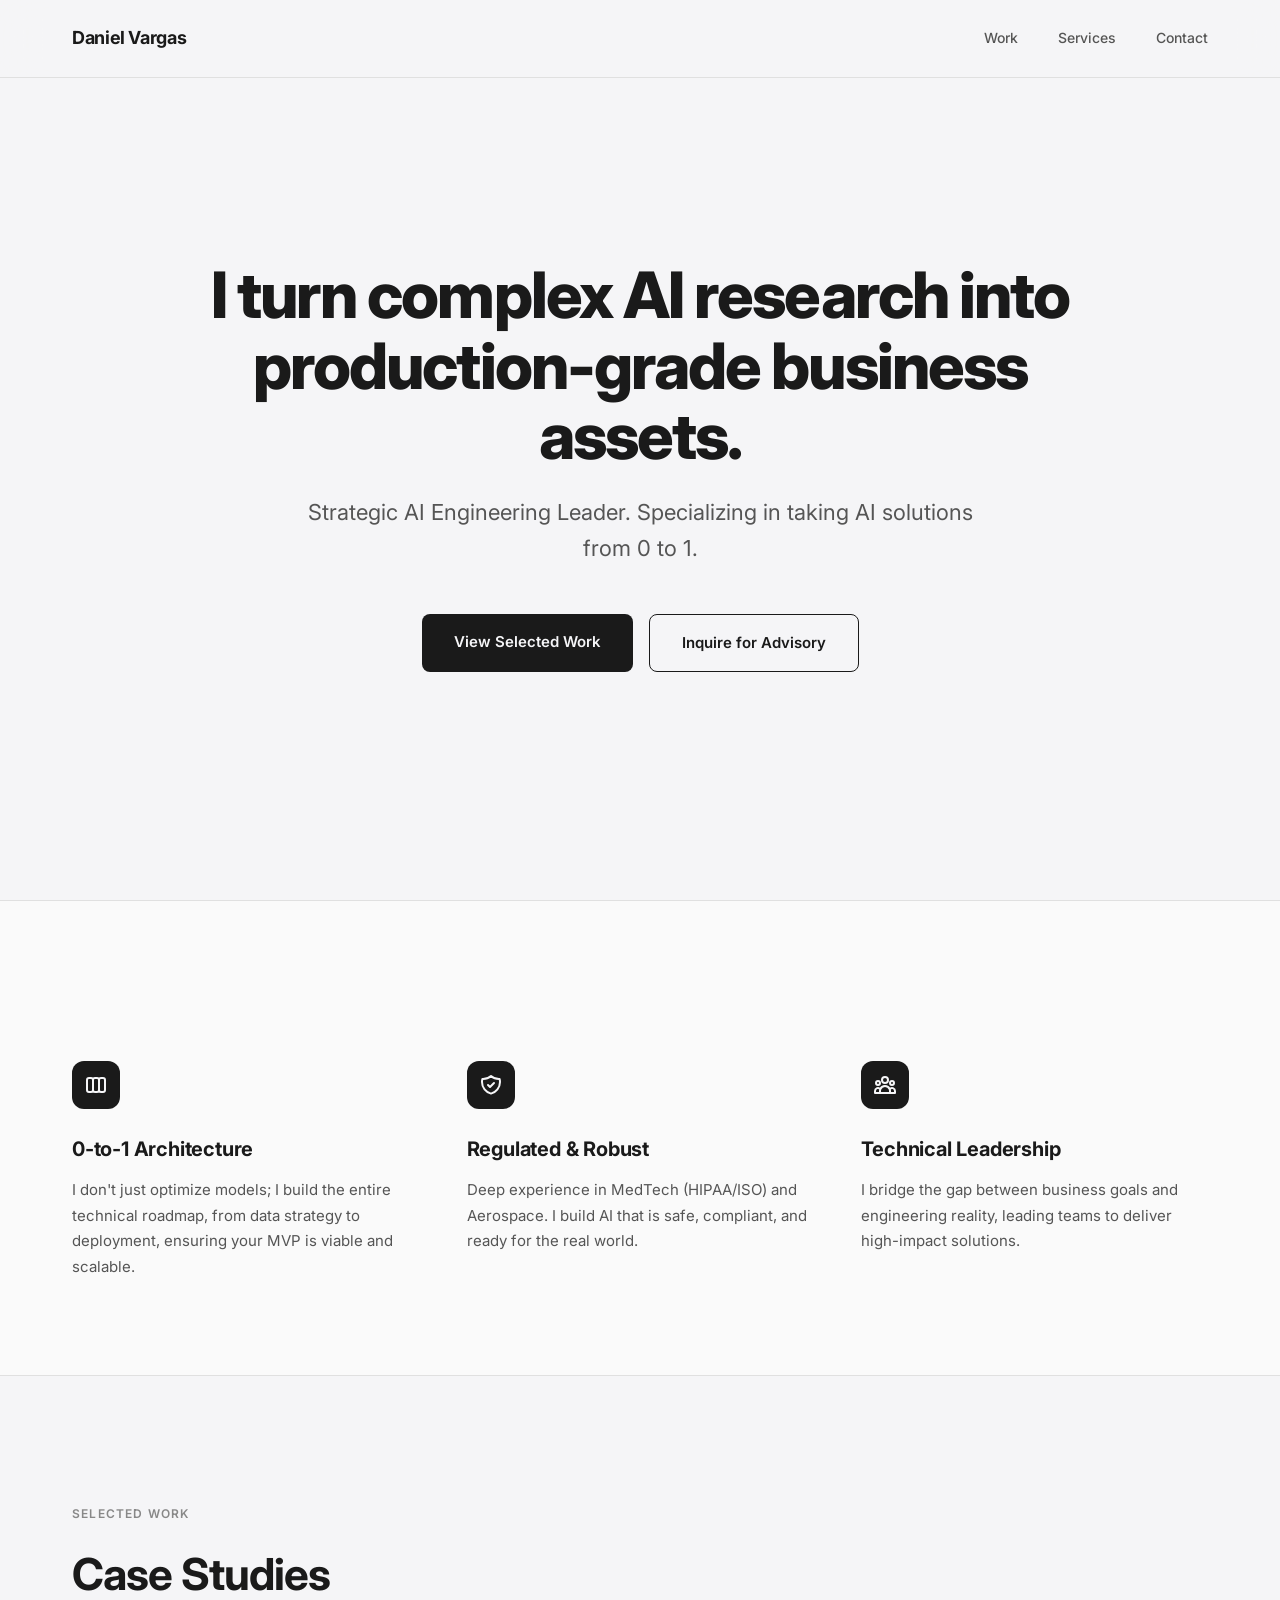
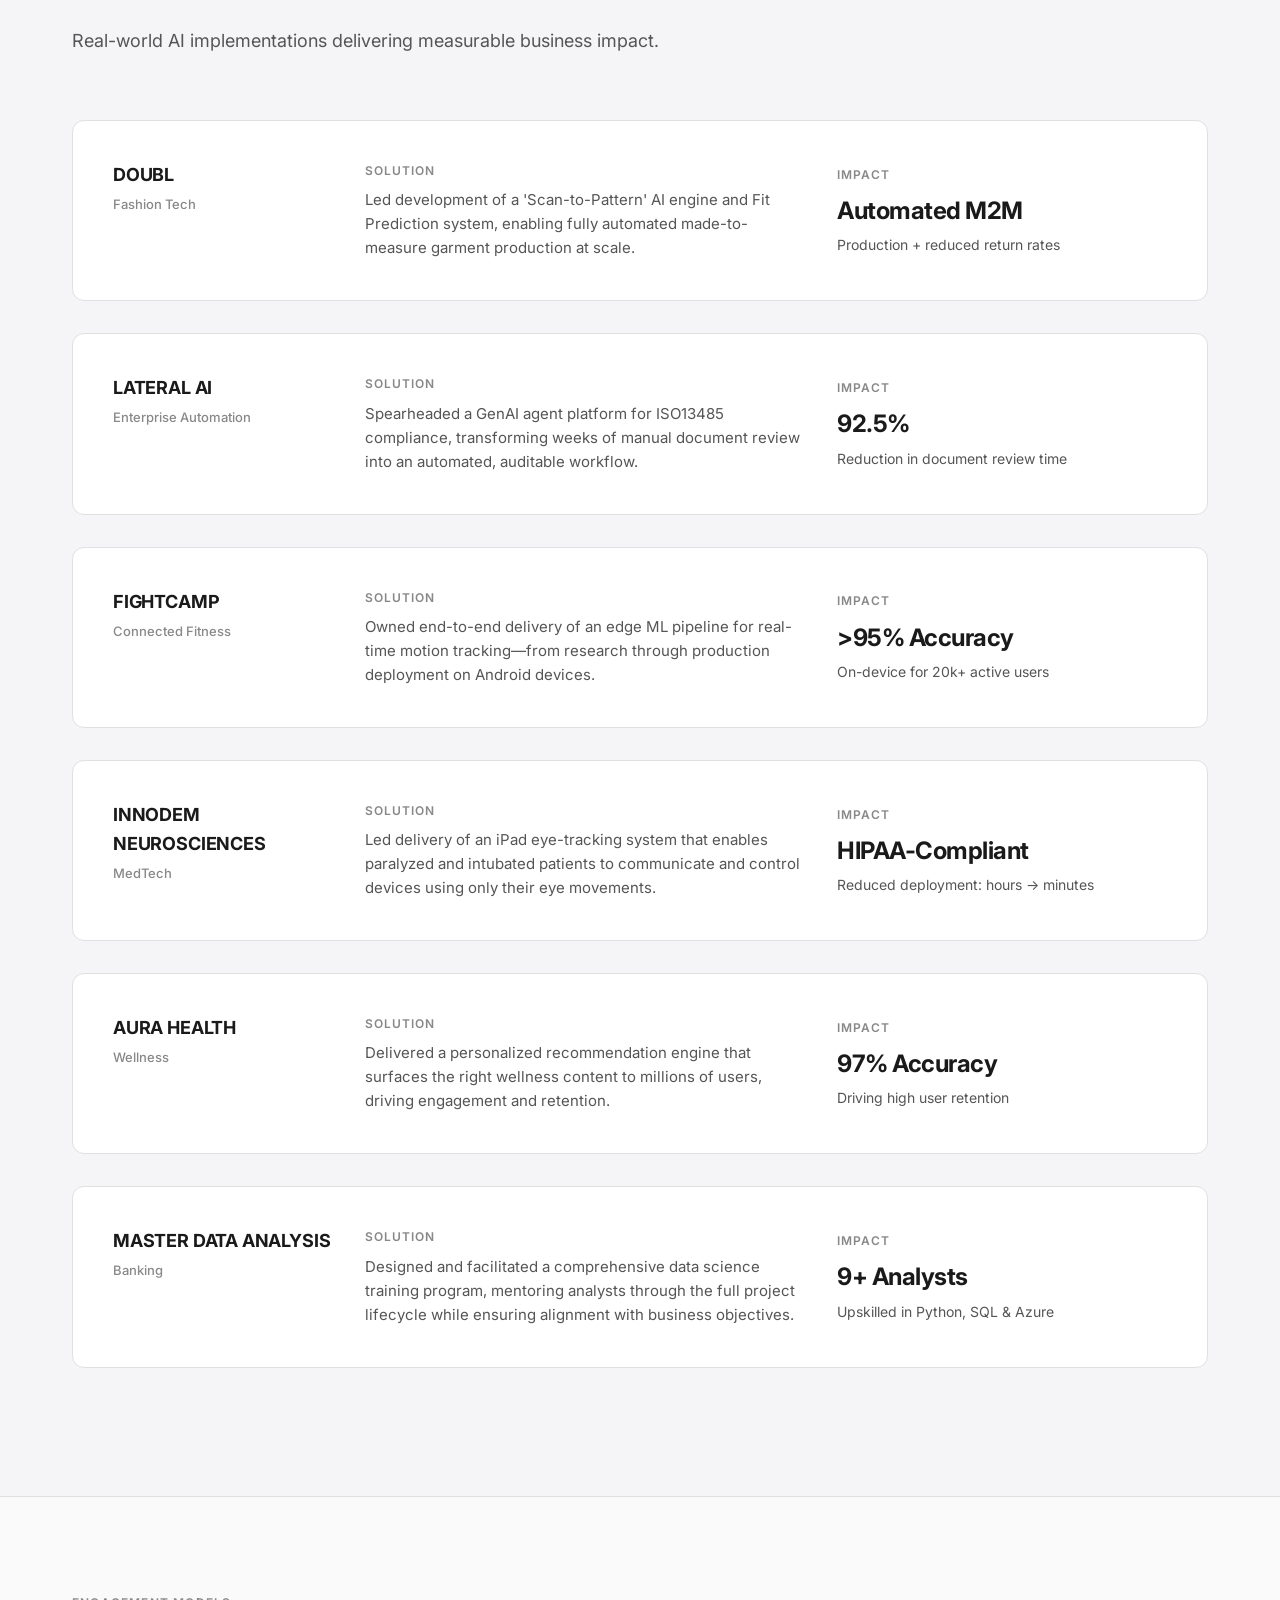
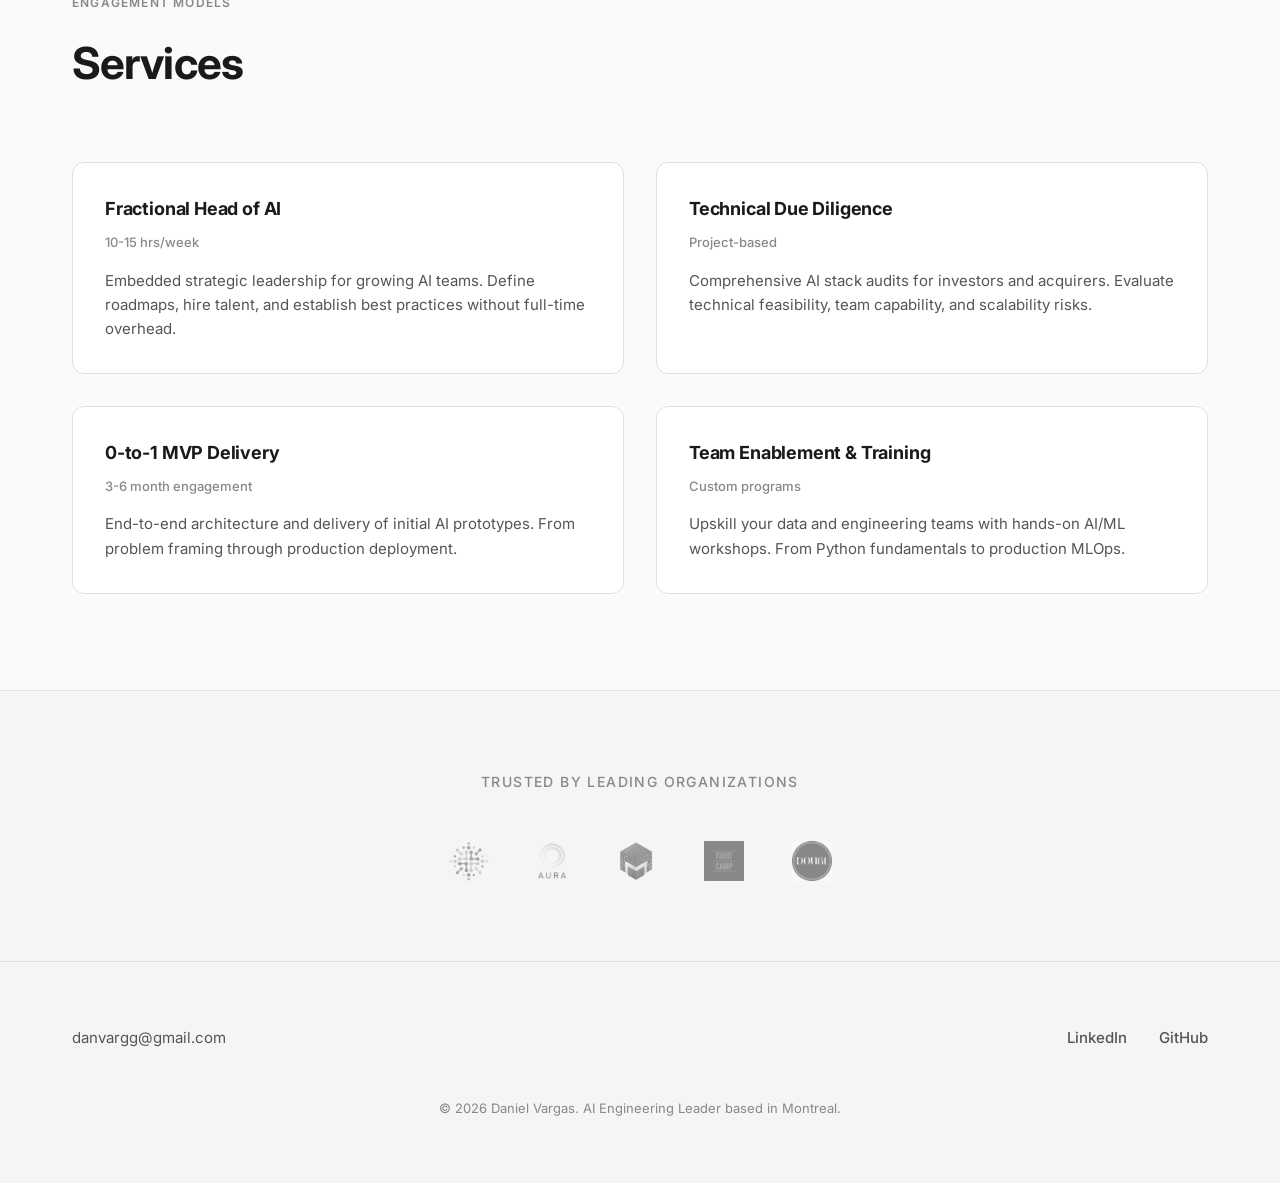
==== commit 3d0c4bbf: "re-org." ====
--- a/index.html
+++ b/index.html
@@ -4,7 +4,7 @@
 <head>
     <meta charset="UTF-8">
     <meta name="viewport" content="width=device-width, initial-scale=1.0">
-    <title>Daniel Vargas | Fractional AI Executive & Engineering Leader</title>
+    <title>Daniel Vargas | AI Engineering Leader</title>
     <meta name="description" content="Strategic AI Engineering Leader. Specializing in taking proprietary computer vision and generative AI products from 0 to 1.">
     <link rel="icon" type="image/svg+xml"
           href="data:image/svg+xml,<svg xmlns='http://www.w3.org/2000/svg' viewBox='0 0 100 100'><rect width='100' height='100' rx='12' fill='%231a1a1a'/><text x='50' y='68' font-family='Inter,Helvetica,sans-serif' font-size='48' font-weight='600' fill='%23F5F5F7' text-anchor='middle'>DV</text></svg>">
@@ -346,7 +346,7 @@
 
         .services-grid {
             display: grid;
-            grid-template-columns: repeat(3, 1fr);
+            grid-template-columns: repeat(2, 1fr);
             gap: 2rem;
             margin-top: 4rem;
         }
@@ -555,7 +555,7 @@
         <div class="hero-content">
             <h1>I turn complex AI research into production-grade business assets.</h1>
             <p class="hero-subtitle">
-                Strategic AI Engineering Leader. Specializing in taking proprietary computer vision and generative AI products from 0 to 1.
+                Strategic AI Engineering Leader. Specializing in taking AI solutions from 0 to 1.
             </p>
             <div class="cta-buttons">
                 <a href="#work" class="btn btn-primary">View Selected Work</a>
@@ -693,6 +693,23 @@
                         <div class="impact-desc">Driving high user retention</div>
                     </div>
                 </div>
+
+                <!-- MASTER DATA ANALYSIS -->
+                <div class="case-card">
+                    <div class="case-company">
+                        <div class="case-name">MASTER DATA ANALYSIS</div>
+                        <div class="case-industry">Banking</div>
+                    </div>
+                    <div class="case-problem-solution">
+                        <h4>Solution</h4>
+                        <p>Designed and facilitated a comprehensive data science training program, mentoring analysts through the full project lifecycle while ensuring alignment with business objectives.</p>
+                    </div>
+                    <div class="case-impact">
+                        <h4>Impact</h4>
+                        <div class="impact-metric">9+ Analysts</div>
+                        <div class="impact-desc">Upskilled in Python, SQL & Azure</div>
+                    </div>
+                </div>
             </div>
         </div>
     </section>
@@ -719,6 +736,11 @@
                     <div class="service-hours">3-6 month engagement</div>
                     <p>End-to-end architecture and delivery of initial AI prototypes. From problem framing through production deployment.</p>
                 </div>
+                <div class="service-card">
+                    <h3>Team Enablement & Training</h3>
+                    <div class="service-hours">Custom programs</div>
+                    <p>Upskill your data and engineering teams with hands-on AI/ML workshops. From Python fundamentals to production MLOps.</p>
+                </div>
             </div>
         </div>
     </section>
@@ -734,7 +756,7 @@
                 <img src="images/aura.avif" alt="Aura Health" class="client-logo">
                 <img src="images/mda.png" alt="MDA" class="client-logo">
                 <img src="images/fc.jpeg" alt="FightCamp" class="client-logo">
-                <img src="images/cn.png" alt="CN" class="client-logo">
+                <img src="images/doubl.jpg" alt="Doubl" class="client-logo">
             </div>
         </div>
     </section>
@@ -744,7 +766,7 @@
         <div class="container">
             <div class="footer-content">
                 <div class="footer-contact">
-                    <a href="mailto:devg28@gmail.com">devg28@gmail.com</a>
+                    <a href="mailto:danvargg@gmail.com">danvargg@gmail.com</a>
                 </div>
                 <div class="footer-links">
                     <a href="https://linkedin.com/in/danvargg" target="_blank">LinkedIn</a>
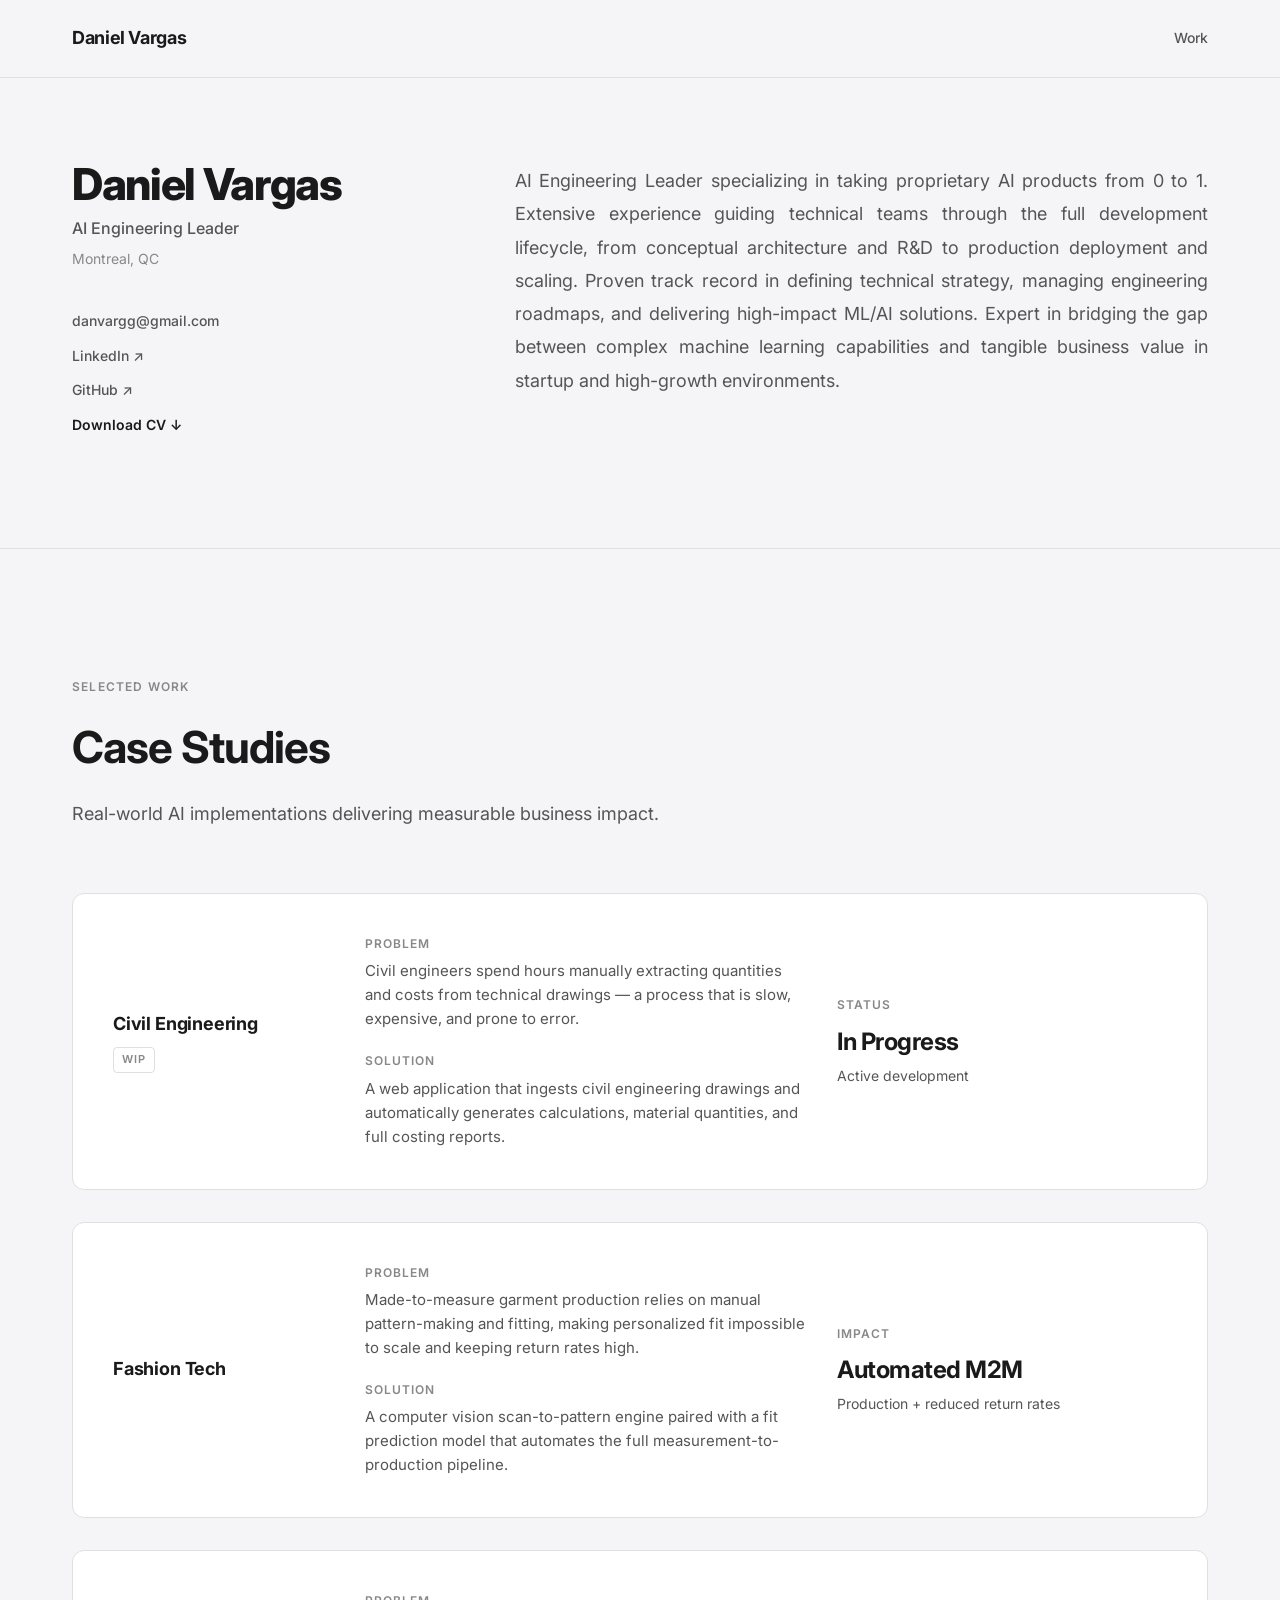
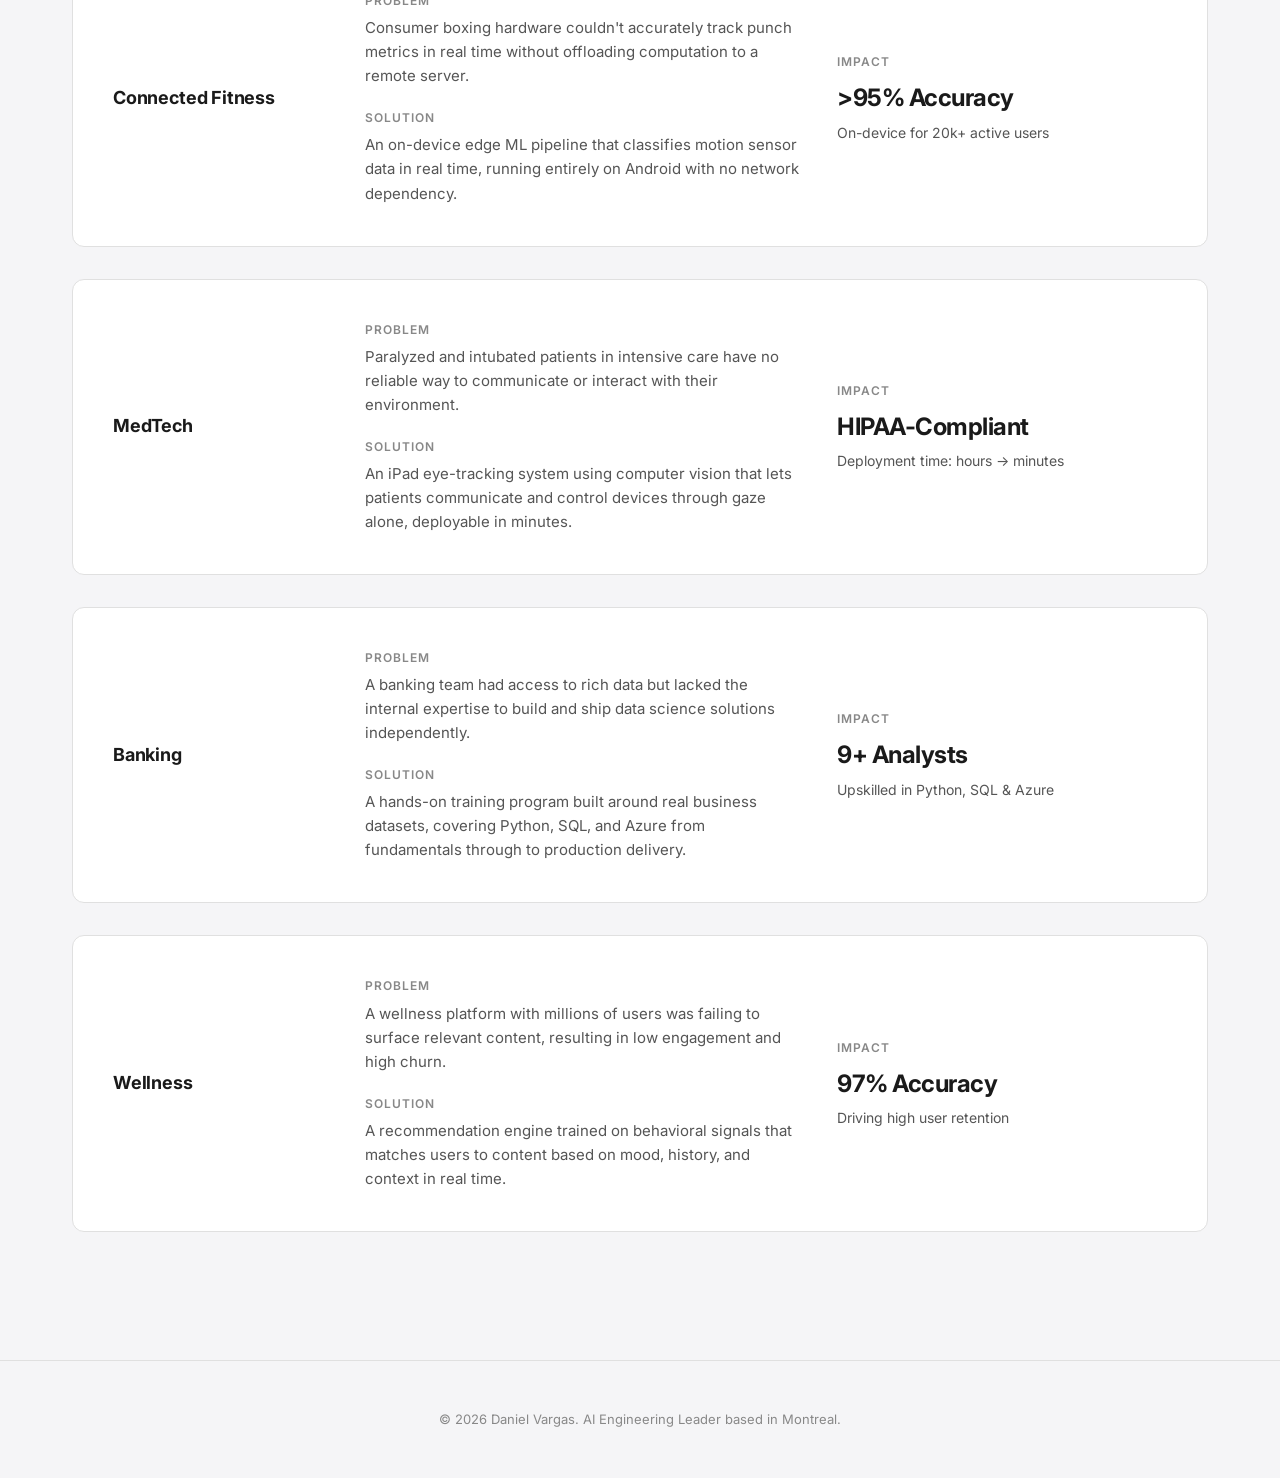
==== commit bcb27fdb: "new org." ====
--- a/index.html
+++ b/index.html
@@ -5,7 +5,7 @@
     <meta charset="UTF-8">
     <meta name="viewport" content="width=device-width, initial-scale=1.0">
     <title>Daniel Vargas | AI Engineering Leader</title>
-    <meta name="description" content="Strategic AI Engineering Leader. Specializing in taking proprietary computer vision and generative AI products from 0 to 1.">
+    <meta name="description" content="AI Engineering Leader specializing in taking proprietary AI products from 0 to 1.">
     <link rel="icon" type="image/svg+xml"
           href="data:image/svg+xml,<svg xmlns='http://www.w3.org/2000/svg' viewBox='0 0 100 100'><rect width='100' height='100' rx='12' fill='%231a1a1a'/><text x='50' y='68' font-family='Inter,Helvetica,sans-serif' font-size='48' font-weight='600' fill='%23F5F5F7' text-anchor='middle'>DV</text></svg>">
     <link rel="preconnect" href="https://fonts.googleapis.com">
@@ -94,46 +94,6 @@
             color: var(--text-primary);
         }
 
-        /* Hero Section */
-        .hero {
-            min-height: 100vh;
-            display: flex;
-            align-items: center;
-            justify-content: center;
-            padding: 10rem 2rem 8rem;
-            text-align: center;
-        }
-
-        .hero-content {
-            max-width: 900px;
-        }
-
-        .hero h1 {
-            font-size: clamp(2.5rem, 5.5vw, 4rem);
-            font-weight: 800;
-            line-height: 1.1;
-            letter-spacing: -0.03em;
-            margin-bottom: 1.5rem;
-            color: var(--text-primary);
-        }
-
-        .hero-subtitle {
-            font-size: clamp(1.125rem, 2vw, 1.375rem);
-            color: var(--text-secondary);
-            margin-bottom: 3rem;
-            max-width: 700px;
-            margin-left: auto;
-            margin-right: auto;
-            line-height: 1.6;
-            font-weight: 400;
-        }
-
-        .cta-buttons {
-            display: flex;
-            gap: 1rem;
-            justify-content: center;
-            flex-wrap: wrap;
-        }
 
         .btn {
             padding: 1rem 2rem;
@@ -197,52 +157,77 @@
             line-height: 1.7;
         }
 
-        /* Value Proposition Section */
-        .value-prop {
-            background: var(--section-alt);
-            border-top: 1px solid var(--border);
+        /* Bio Section */
+        .bio {
+            padding: 10rem 0 7rem;
             border-bottom: 1px solid var(--border);
         }
 
-        .value-grid {
+        .bio-layout {
             display: grid;
-            grid-template-columns: repeat(3, 1fr);
-            gap: 3rem;
-            margin-top: 4rem;
-        }
-
-        .value-card {
-            text-align: left;
-        }
-
-        .value-icon {
-            width: 48px;
-            height: 48px;
-            margin-bottom: 1.5rem;
-            display: flex;
+            grid-template-columns: 1fr 2fr;
+            gap: 6rem;
+            align-items: start;
+        }
+
+        .bio-identity {
+            position: sticky;
+            top: 6rem;
+        }
+
+        .bio-name {
+            font-size: clamp(2rem, 3.5vw, 2.75rem);
+            font-weight: 800;
+            letter-spacing: -0.03em;
+            line-height: 1.1;
+            margin-bottom: 0.5rem;
+        }
+
+        .bio-title {
+            font-size: 1rem;
+            font-weight: 500;
+            color: var(--text-secondary);
+            margin-bottom: 0.375rem;
+        }
+
+        .bio-location {
+            font-size: 0.875rem;
+            color: var(--text-muted);
+            margin-bottom: 2.5rem;
+        }
+
+        .bio-links {
+            display: flex;
+            flex-direction: column;
+            gap: 0.75rem;
+        }
+
+        .bio-links a {
+            font-size: 0.875rem;
+            font-weight: 500;
+            color: var(--text-secondary);
+            text-decoration: none;
+            display: inline-flex;
             align-items: center;
-            justify-content: center;
-            background: var(--text-primary);
-            border-radius: 12px;
-        }
-
-        .value-icon svg {
-            width: 24px;
-            height: 24px;
-            stroke: var(--bg);
-        }
-
-        .value-card h3 {
-            font-size: 1.25rem;
-            font-weight: 700;
-            margin-bottom: 0.75rem;
-            letter-spacing: -0.01em;
-        }
-
-        .value-card p {
-            color: var(--text-secondary);
-            font-size: 0.938rem;
-            line-height: 1.7;
+            gap: 0.4rem;
+            transition: color 0.2s;
+        }
+
+        .bio-links a:hover {
+            color: var(--text-primary);
+        }
+
+        .bio-cv-link {
+            font-weight: 600 !important;
+            color: var(--text-primary) !important;
+        }
+
+        .bio-text {
+            font-size: 1.125rem;
+            color: var(--text-secondary);
+            line-height: 1.85;
+            padding-top: 0.25rem;
+            text-align: justify;
         }
 
         /* Case Studies Section */
@@ -279,19 +264,34 @@
         .case-company {
             display: flex;
             flex-direction: column;
-        }
-
-        .case-name {
+            justify-content: center;
+        }
+
+        .case-industry {
             font-size: 1.125rem;
             font-weight: 700;
-            margin-bottom: 0.25rem;
+            color: var(--text-primary);
             letter-spacing: -0.01em;
         }
 
-        .case-industry {
-            font-size: 0.813rem;
+        .wip-badge {
+            display: inline-block;
+            font-size: 0.688rem;
+            font-weight: 600;
             color: var(--text-muted);
-            font-weight: 500;
+            text-transform: uppercase;
+            letter-spacing: 0.08em;
+            border: 1px solid var(--border);
+            border-radius: 4px;
+            padding: 0.2rem 0.5rem;
+            margin-top: 0.5rem;
+            width: fit-content;
+        }
+
+        .case-problem-solution {
+            display: flex;
+            flex-direction: column;
+            gap: 1.25rem;
         }
 
         .case-problem-solution h4 {
@@ -300,7 +300,7 @@
             color: var(--text-muted);
             text-transform: uppercase;
             letter-spacing: 0.08em;
-            margin-bottom: 0.5rem;
+            margin-bottom: 0.375rem;
         }
 
         .case-problem-solution p {
@@ -337,148 +337,27 @@
             margin-top: 0.25rem;
         }
 
-        /* Services Section */
-        .services {
-            background: var(--section-alt);
-            border-top: 1px solid var(--border);
-            border-bottom: 1px solid var(--border);
-        }
-
-        .services-grid {
-            display: grid;
-            grid-template-columns: repeat(2, 1fr);
-            gap: 2rem;
-            margin-top: 4rem;
-        }
-
-        .service-card {
-            padding: 2rem;
-            background: var(--card-bg);
-            border: 1px solid var(--border);
-            border-radius: 12px;
-            transition: border-color 0.3s;
-        }
-
-        .service-card:hover {
-            border-color: var(--text-primary);
-        }
-
-        .service-card h3 {
-            font-size: 1.125rem;
-            font-weight: 700;
-            margin-bottom: 0.5rem;
-            letter-spacing: -0.01em;
-        }
-
-        .service-hours {
-            font-size: 0.813rem;
-            color: var(--text-muted);
-            font-weight: 500;
-            margin-bottom: 1rem;
-        }
-
-        .service-card p {
-            color: var(--text-secondary);
-            font-size: 0.938rem;
-            line-height: 1.6;
-        }
-
-        /* Clients Section */
-        .clients {
-            padding: 5rem 0;
-        }
-
-        .clients-header {
-            text-align: center;
-            margin-bottom: 3rem;
-        }
-
-        .clients-header p {
-            font-size: 0.875rem;
-            color: var(--text-muted);
-            font-weight: 500;
-            text-transform: uppercase;
-            letter-spacing: 0.1em;
-        }
-
-        .clients-grid {
-            display: flex;
-            justify-content: center;
-            align-items: center;
-            flex-wrap: wrap;
-            gap: 3rem;
-        }
-
-        .client-logo {
-            height: 40px;
-            opacity: 0.5;
-            filter: grayscale(100%);
-            transition: all 0.3s;
-        }
-
-        .client-logo:hover {
-            opacity: 0.8;
-            filter: grayscale(0%);
-        }
-
         /* Footer */
         footer {
-            padding: 4rem 0;
+            padding: 3rem 0;
             border-top: 1px solid var(--border);
-        }
-
-        .footer-content {
-            display: flex;
-            justify-content: space-between;
-            align-items: center;
-        }
-
-        .footer-contact {
-            display: flex;
-            flex-direction: column;
-            gap: 0.5rem;
-        }
-
-        .footer-contact a {
-            color: var(--text-secondary);
-            text-decoration: none;
-            font-size: 0.938rem;
-            transition: color 0.2s;
-        }
-
-        .footer-contact a:hover {
-            color: var(--text-primary);
-        }
-
-        .footer-links {
-            display: flex;
-            gap: 2rem;
-        }
-
-        .footer-links a {
-            color: var(--text-secondary);
-            text-decoration: none;
-            font-size: 0.938rem;
-            font-weight: 500;
-            transition: color 0.2s;
-        }
-
-        .footer-links a:hover {
-            color: var(--text-primary);
         }
 
         .copyright {
             color: var(--text-muted);
             font-size: 0.813rem;
-            margin-top: 3rem;
             text-align: center;
         }
 
         /* Responsive */
         @media (max-width: 968px) {
-            .value-grid {
+            .bio-layout {
                 grid-template-columns: 1fr;
-                gap: 2rem;
+                gap: 3rem;
+            }
+
+            .bio-identity {
+                position: static;
             }
 
             .case-card {
@@ -486,26 +365,13 @@
                 gap: 1.5rem;
             }
 
-            .services-grid {
-                grid-template-columns: 1fr;
-            }
-
             .nav-links {
                 display: none;
             }
 
-            .footer-content {
-                flex-direction: column;
-                gap: 2rem;
-                text-align: center;
-            }
         }
 
         @media (max-width: 640px) {
-            .hero {
-                padding: 8rem 1.5rem 6rem;
-            }
-
             section {
                 padding: 4rem 0;
             }
@@ -514,24 +380,9 @@
                 padding: 0 1.5rem;
             }
 
-            .cta-buttons {
-                flex-direction: column;
-            }
-
-            .btn {
-                width: 100%;
-            }
 
             .case-card {
                 padding: 1.5rem;
-            }
-
-            .clients-grid {
-                gap: 2rem;
-            }
-
-            .client-logo {
-                height: 32px;
             }
         }
     </style>
@@ -544,57 +395,26 @@
             <div class="logo">Daniel Vargas</div>
             <div class="nav-links">
                 <a href="#work">Work</a>
-                <a href="#services">Services</a>
-                <a href="#contact">Contact</a>
             </div>
         </div>
     </nav>
 
-    <!-- Hero Section -->
-    <section class="hero">
-        <div class="hero-content">
-            <h1>I turn complex AI research into production-grade business assets.</h1>
-            <p class="hero-subtitle">
-                Strategic AI Engineering Leader. Specializing in taking AI solutions from 0 to 1.
-            </p>
-            <div class="cta-buttons">
-                <a href="#work" class="btn btn-primary">View Selected Work</a>
-                <a href="#contact" class="btn btn-secondary">Inquire for Advisory</a>
-            </div>
-        </div>
-    </section>
-
-    <!-- Value Proposition Section -->
-    <section class="value-prop">
+    <!-- Bio Section -->
+    <section class="bio">
         <div class="container">
-            <div class="value-grid">
-                <div class="value-card">
-                    <div class="value-icon">
-                        <svg fill="none" stroke="currentColor" viewBox="0 0 24 24">
-                            <path stroke-linecap="round" stroke-linejoin="round" stroke-width="2" d="M9 17V7m0 10a2 2 0 01-2 2H5a2 2 0 01-2-2V7a2 2 0 012-2h2a2 2 0 012 2m0 10a2 2 0 002 2h2a2 2 0 002-2M9 7a2 2 0 012-2h2a2 2 0 012 2m0 10V7m0 10a2 2 0 002 2h2a2 2 0 002-2V7a2 2 0 00-2-2h-2a2 2 0 00-2 2"/>
-                        </svg>
-                    </div>
-                    <h3>0-to-1 Architecture</h3>
-                    <p>I don't just optimize models; I build the entire technical roadmap, from data strategy to deployment, ensuring your MVP is viable and scalable.</p>
-                </div>
-                <div class="value-card">
-                    <div class="value-icon">
-                        <svg fill="none" stroke="currentColor" viewBox="0 0 24 24">
-                            <path stroke-linecap="round" stroke-linejoin="round" stroke-width="2" d="M9 12l2 2 4-4m5.618-4.016A11.955 11.955 0 0112 2.944a11.955 11.955 0 01-8.618 3.04A12.02 12.02 0 003 9c0 5.591 3.824 10.29 9 11.622 5.176-1.332 9-6.03 9-11.622 0-1.042-.133-2.052-.382-3.016z"/>
-                        </svg>
-                    </div>
-                    <h3>Regulated & Robust</h3>
-                    <p>Deep experience in MedTech (HIPAA/ISO) and Aerospace. I build AI that is safe, compliant, and ready for the real world.</p>
-                </div>
-                <div class="value-card">
-                    <div class="value-icon">
-                        <svg fill="none" stroke="currentColor" viewBox="0 0 24 24">
-                            <path stroke-linecap="round" stroke-linejoin="round" stroke-width="2" d="M17 20h5v-2a3 3 0 00-5.356-1.857M17 20H7m10 0v-2c0-.656-.126-1.283-.356-1.857M7 20H2v-2a3 3 0 015.356-1.857M7 20v-2c0-.656.126-1.283.356-1.857m0 0a5.002 5.002 0 019.288 0M15 7a3 3 0 11-6 0 3 3 0 016 0zm6 3a2 2 0 11-4 0 2 2 0 014 0zM7 10a2 2 0 11-4 0 2 2 0 014 0z"/>
-                        </svg>
-                    </div>
-                    <h3>Technical Leadership</h3>
-                    <p>I bridge the gap between business goals and engineering reality, leading teams to deliver high-impact solutions.</p>
-                </div>
+            <div class="bio-layout">
+                <div class="bio-identity">
+                    <div class="bio-name">Daniel Vargas</div>
+                    <div class="bio-title">AI Engineering Leader</div>
+                    <div class="bio-location">Montreal, QC</div>
+                    <div class="bio-links">
+                        <a href="mailto:danvargg@gmail.com">danvargg@gmail.com</a>
+                        <a href="https://linkedin.com/in/danvargg" target="_blank">LinkedIn ↗</a>
+                        <a href="https://github.com/danvargg" target="_blank">GitHub ↗</a>
+                        <a href="docs/Daniel_Vargas_CV_2026-en-final.pdf" download class="bio-cv-link">Download CV ↓</a>
+                    </div>
+                </div>
+                <p class="bio-text">AI Engineering Leader specializing in taking proprietary AI products from 0 to 1. Extensive experience guiding technical teams through the full development lifecycle, from conceptual architecture and R&D to production deployment and scaling. Proven track record in defining technical strategy, managing engineering roadmaps, and delivering high-impact ML/AI solutions. Expert in bridging the gap between complex machine learning capabilities and tangible business value in startup and high-growth environments.</p>
             </div>
         </div>
     </section>
@@ -609,15 +429,43 @@
             </div>
 
             <div class="cases-grid">
-                <!-- DOUBL -->
+                <!-- Civil Engineering (WIP) -->
                 <div class="case-card">
                     <div class="case-company">
-                        <div class="case-name">DOUBL</div>
+                        <div class="case-industry">Civil Engineering</div>
+                        <div class="wip-badge">WIP</div>
+                    </div>
+                    <div class="case-problem-solution">
+                        <div>
+                            <h4>Problem</h4>
+                            <p>Civil engineers spend hours manually extracting quantities and costs from technical drawings — a process that is slow, expensive, and prone to error.</p>
+                        </div>
+                        <div>
+                            <h4>Solution</h4>
+                            <p>A web application that ingests civil engineering drawings and automatically generates calculations, material quantities, and full costing reports.</p>
+                        </div>
+                    </div>
+                    <div class="case-impact">
+                        <h4>Status</h4>
+                        <div class="impact-metric">In Progress</div>
+                        <div class="impact-desc">Active development</div>
+                    </div>
+                </div>
+
+                <!-- Fashion Tech -->
+                <div class="case-card">
+                    <div class="case-company">
                         <div class="case-industry">Fashion Tech</div>
                     </div>
                     <div class="case-problem-solution">
-                        <h4>Solution</h4>
-                        <p>Led development of a 'Scan-to-Pattern' AI engine and Fit Prediction system, enabling fully automated made-to-measure garment production at scale.</p>
+                        <div>
+                            <h4>Problem</h4>
+                            <p>Made-to-measure garment production relies on manual pattern-making and fitting, making personalized fit impossible to scale and keeping return rates high.</p>
+                        </div>
+                        <div>
+                            <h4>Solution</h4>
+                            <p>A computer vision scan-to-pattern engine paired with a fit prediction model that automates the full measurement-to-production pipeline.</p>
+                        </div>
                     </div>
                     <div class="case-impact">
                         <h4>Impact</h4>
@@ -626,32 +474,20 @@
                     </div>
                 </div>
 
-                <!-- LATERAL AI -->
+                <!-- Connected Fitness -->
                 <div class="case-card">
                     <div class="case-company">
-                        <div class="case-name">LATERAL AI</div>
-                        <div class="case-industry">Enterprise Automation</div>
+                        <div class="case-industry">Connected Fitness</div>
                     </div>
                     <div class="case-problem-solution">
-                        <h4>Solution</h4>
-                        <p>Spearheaded a GenAI agent platform for ISO13485 compliance, transforming weeks of manual document review into an automated, auditable workflow.</p>
-                    </div>
-                    <div class="case-impact">
-                        <h4>Impact</h4>
-                        <div class="impact-metric">92.5%</div>
-                        <div class="impact-desc">Reduction in document review time</div>
-                    </div>
-                </div>
-
-                <!-- FIGHTCAMP -->
-                <div class="case-card">
-                    <div class="case-company">
-                        <div class="case-name">FIGHTCAMP</div>
-                        <div class="case-industry">Connected Fitness</div>
-                    </div>
-                    <div class="case-problem-solution">
-                        <h4>Solution</h4>
-                        <p>Owned end-to-end delivery of an edge ML pipeline for real-time motion tracking—from research through production deployment on Android devices.</p>
+                        <div>
+                            <h4>Problem</h4>
+                            <p>Consumer boxing hardware couldn't accurately track punch metrics in real time without offloading computation to a remote server.</p>
+                        </div>
+                        <div>
+                            <h4>Solution</h4>
+                            <p>An on-device edge ML pipeline that classifies motion sensor data in real time, running entirely on Android with no network dependency.</p>
+                        </div>
                     </div>
                     <div class="case-impact">
                         <h4>Impact</h4>
@@ -660,32 +496,64 @@
                     </div>
                 </div>
 
-                <!-- INNODEM NEUROSCIENCES -->
+                <!-- MedTech -->
                 <div class="case-card">
                     <div class="case-company">
-                        <div class="case-name">INNODEM NEUROSCIENCES</div>
                         <div class="case-industry">MedTech</div>
                     </div>
                     <div class="case-problem-solution">
-                        <h4>Solution</h4>
-                        <p>Led delivery of an iPad eye-tracking system that enables paralyzed and intubated patients to communicate and control devices using only their eye movements.</p>
+                        <div>
+                            <h4>Problem</h4>
+                            <p>Paralyzed and intubated patients in intensive care have no reliable way to communicate or interact with their environment.</p>
+                        </div>
+                        <div>
+                            <h4>Solution</h4>
+                            <p>An iPad eye-tracking system using computer vision that lets patients communicate and control devices through gaze alone, deployable in minutes.</p>
+                        </div>
                     </div>
                     <div class="case-impact">
                         <h4>Impact</h4>
                         <div class="impact-metric">HIPAA-Compliant</div>
-                        <div class="impact-desc">Reduced deployment: hours → minutes</div>
-                    </div>
-                </div>
-
-                <!-- AURA HEALTH -->
+                        <div class="impact-desc">Deployment time: hours → minutes</div>
+                    </div>
+                </div>
+
+                <!-- Banking -->
                 <div class="case-card">
                     <div class="case-company">
-                        <div class="case-name">AURA HEALTH</div>
+                        <div class="case-industry">Banking</div>
+                    </div>
+                    <div class="case-problem-solution">
+                        <div>
+                            <h4>Problem</h4>
+                            <p>A banking team had access to rich data but lacked the internal expertise to build and ship data science solutions independently.</p>
+                        </div>
+                        <div>
+                            <h4>Solution</h4>
+                            <p>A hands-on training program built around real business datasets, covering Python, SQL, and Azure from fundamentals through to production delivery.</p>
+                        </div>
+                    </div>
+                    <div class="case-impact">
+                        <h4>Impact</h4>
+                        <div class="impact-metric">9+ Analysts</div>
+                        <div class="impact-desc">Upskilled in Python, SQL & Azure</div>
+                    </div>
+                </div>
+
+                <!-- Wellness -->
+                <div class="case-card">
+                    <div class="case-company">
                         <div class="case-industry">Wellness</div>
                     </div>
                     <div class="case-problem-solution">
-                        <h4>Solution</h4>
-                        <p>Delivered a personalized recommendation engine that surfaces the right wellness content to millions of users, driving engagement and retention.</p>
+                        <div>
+                            <h4>Problem</h4>
+                            <p>A wellness platform with millions of users was failing to surface relevant content, resulting in low engagement and high churn.</p>
+                        </div>
+                        <div>
+                            <h4>Solution</h4>
+                            <p>A recommendation engine trained on behavioral signals that matches users to content based on mood, history, and context in real time.</p>
+                        </div>
                     </div>
                     <div class="case-impact">
                         <h4>Impact</h4>
@@ -693,86 +561,13 @@
                         <div class="impact-desc">Driving high user retention</div>
                     </div>
                 </div>
-
-                <!-- MASTER DATA ANALYSIS -->
-                <div class="case-card">
-                    <div class="case-company">
-                        <div class="case-name">MASTER DATA ANALYSIS</div>
-                        <div class="case-industry">Banking</div>
-                    </div>
-                    <div class="case-problem-solution">
-                        <h4>Solution</h4>
-                        <p>Designed and facilitated a comprehensive data science training program, mentoring analysts through the full project lifecycle while ensuring alignment with business objectives.</p>
-                    </div>
-                    <div class="case-impact">
-                        <h4>Impact</h4>
-                        <div class="impact-metric">9+ Analysts</div>
-                        <div class="impact-desc">Upskilled in Python, SQL & Azure</div>
-                    </div>
-                </div>
             </div>
         </div>
     </section>
 
-    <!-- Services Section -->
-    <section class="services" id="services">
+    <!-- Footer -->
+    <footer>
         <div class="container">
-            <div class="section-label">Engagement Models</div>
-            <h2>Services</h2>
-
-            <div class="services-grid">
-                <div class="service-card">
-                    <h3>Fractional Head of AI</h3>
-                    <div class="service-hours">10-15 hrs/week</div>
-                    <p>Embedded strategic leadership for growing AI teams. Define roadmaps, hire talent, and establish best practices without full-time overhead.</p>
-                </div>
-                <div class="service-card">
-                    <h3>Technical Due Diligence</h3>
-                    <div class="service-hours">Project-based</div>
-                    <p>Comprehensive AI stack audits for investors and acquirers. Evaluate technical feasibility, team capability, and scalability risks.</p>
-                </div>
-                <div class="service-card">
-                    <h3>0-to-1 MVP Delivery</h3>
-                    <div class="service-hours">3-6 month engagement</div>
-                    <p>End-to-end architecture and delivery of initial AI prototypes. From problem framing through production deployment.</p>
-                </div>
-                <div class="service-card">
-                    <h3>Team Enablement & Training</h3>
-                    <div class="service-hours">Custom programs</div>
-                    <p>Upskill your data and engineering teams with hands-on AI/ML workshops. From Python fundamentals to production MLOps.</p>
-                </div>
-            </div>
-        </div>
-    </section>
-
-    <!-- Clients Section -->
-    <section class="clients">
-        <div class="container">
-            <div class="clients-header">
-                <p>Trusted by leading organizations</p>
-            </div>
-            <div class="clients-grid">
-                <img src="images/inn.avif" alt="Innodem Neurosciences" class="client-logo">
-                <img src="images/aura.avif" alt="Aura Health" class="client-logo">
-                <img src="images/mda.png" alt="MDA" class="client-logo">
-                <img src="images/fc.jpeg" alt="FightCamp" class="client-logo">
-                <img src="images/doubl.jpg" alt="Doubl" class="client-logo">
-            </div>
-        </div>
-    </section>
-
-    <!-- Footer -->
-    <footer id="contact">
-        <div class="container">
-            <div class="footer-content">
-                <div class="footer-contact">
-                    <a href="mailto:danvargg@gmail.com">danvargg@gmail.com</a>
-                </div>
-                <div class="footer-links">
-                    <a href="https://linkedin.com/in/danvargg" target="_blank">LinkedIn</a>
-                    <a href="https://github.com/danvargg" target="_blank">GitHub</a>
-                </div>
-            </div>
             <div class="copyright">
                 © 2026 Daniel Vargas. AI Engineering Leader based in Montreal.
             </div>
@@ -781,4 +576,3 @@
 </body>
 
 </html>
-
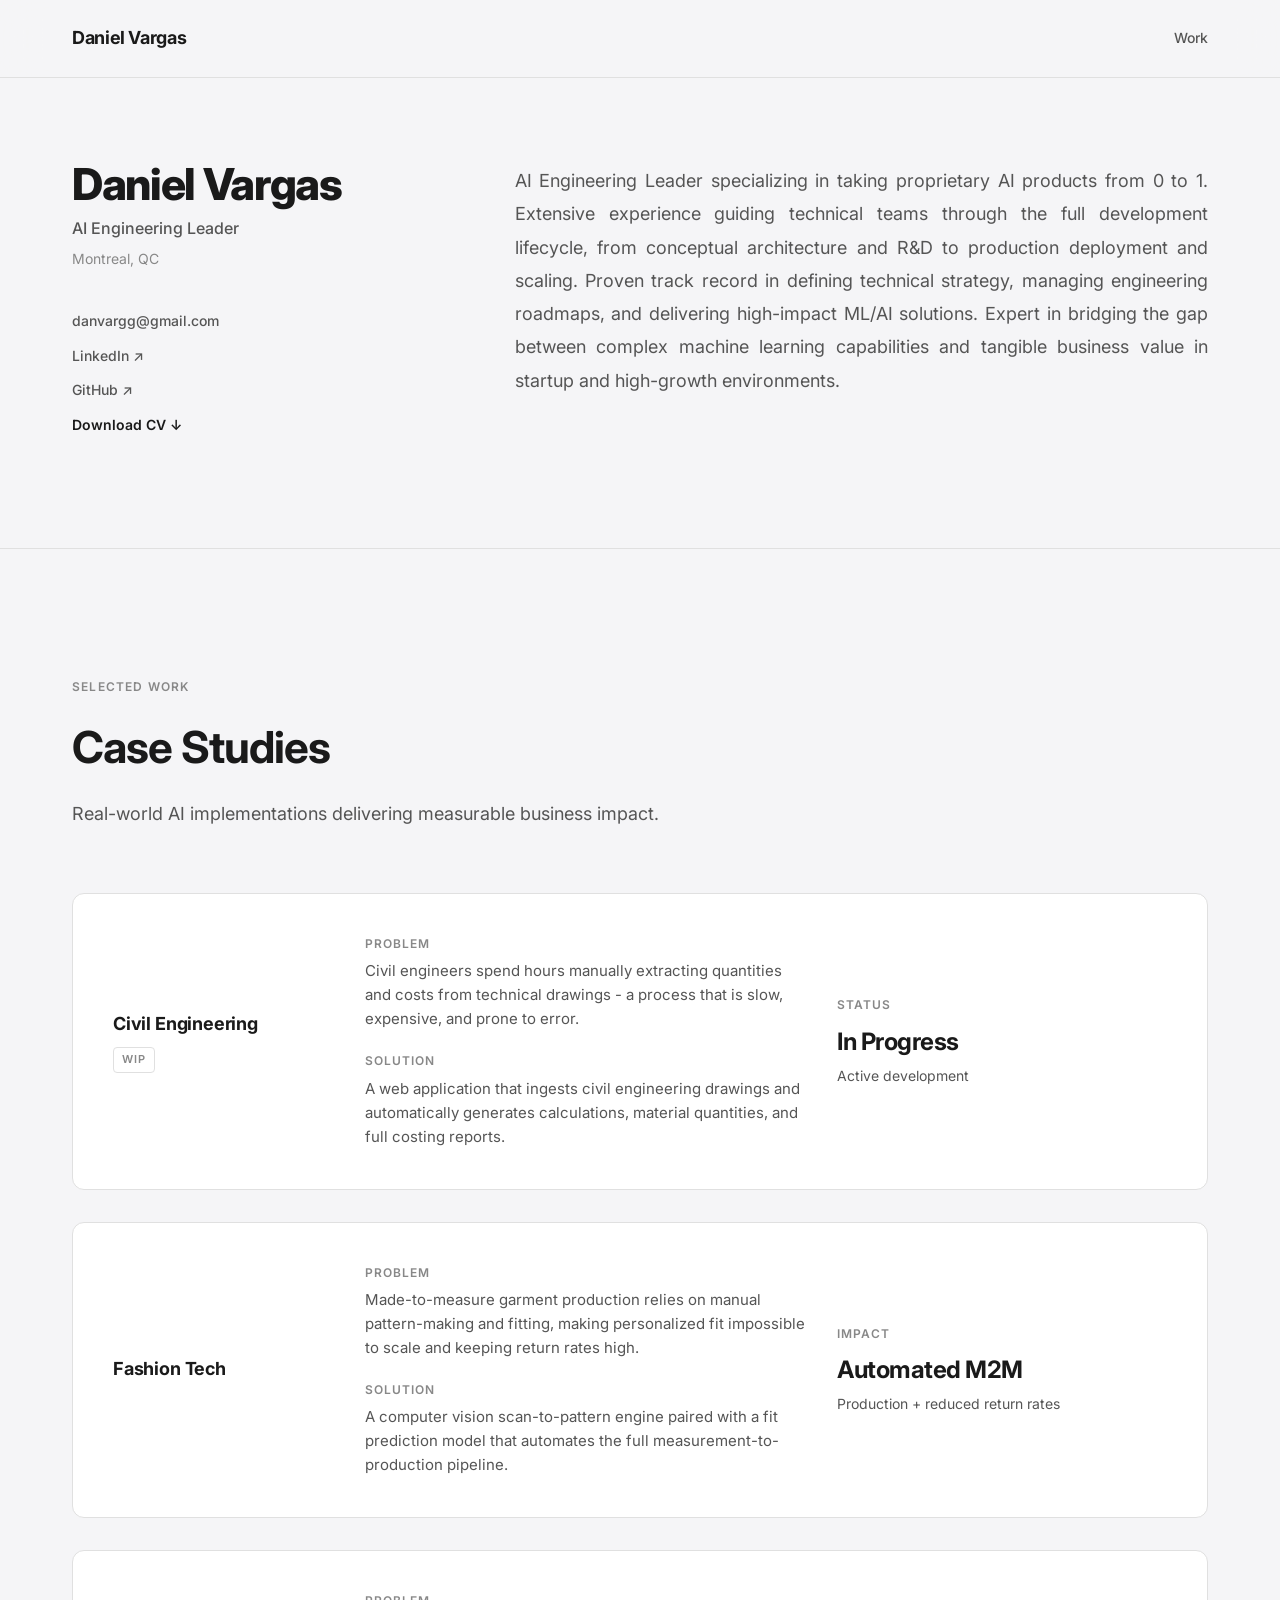
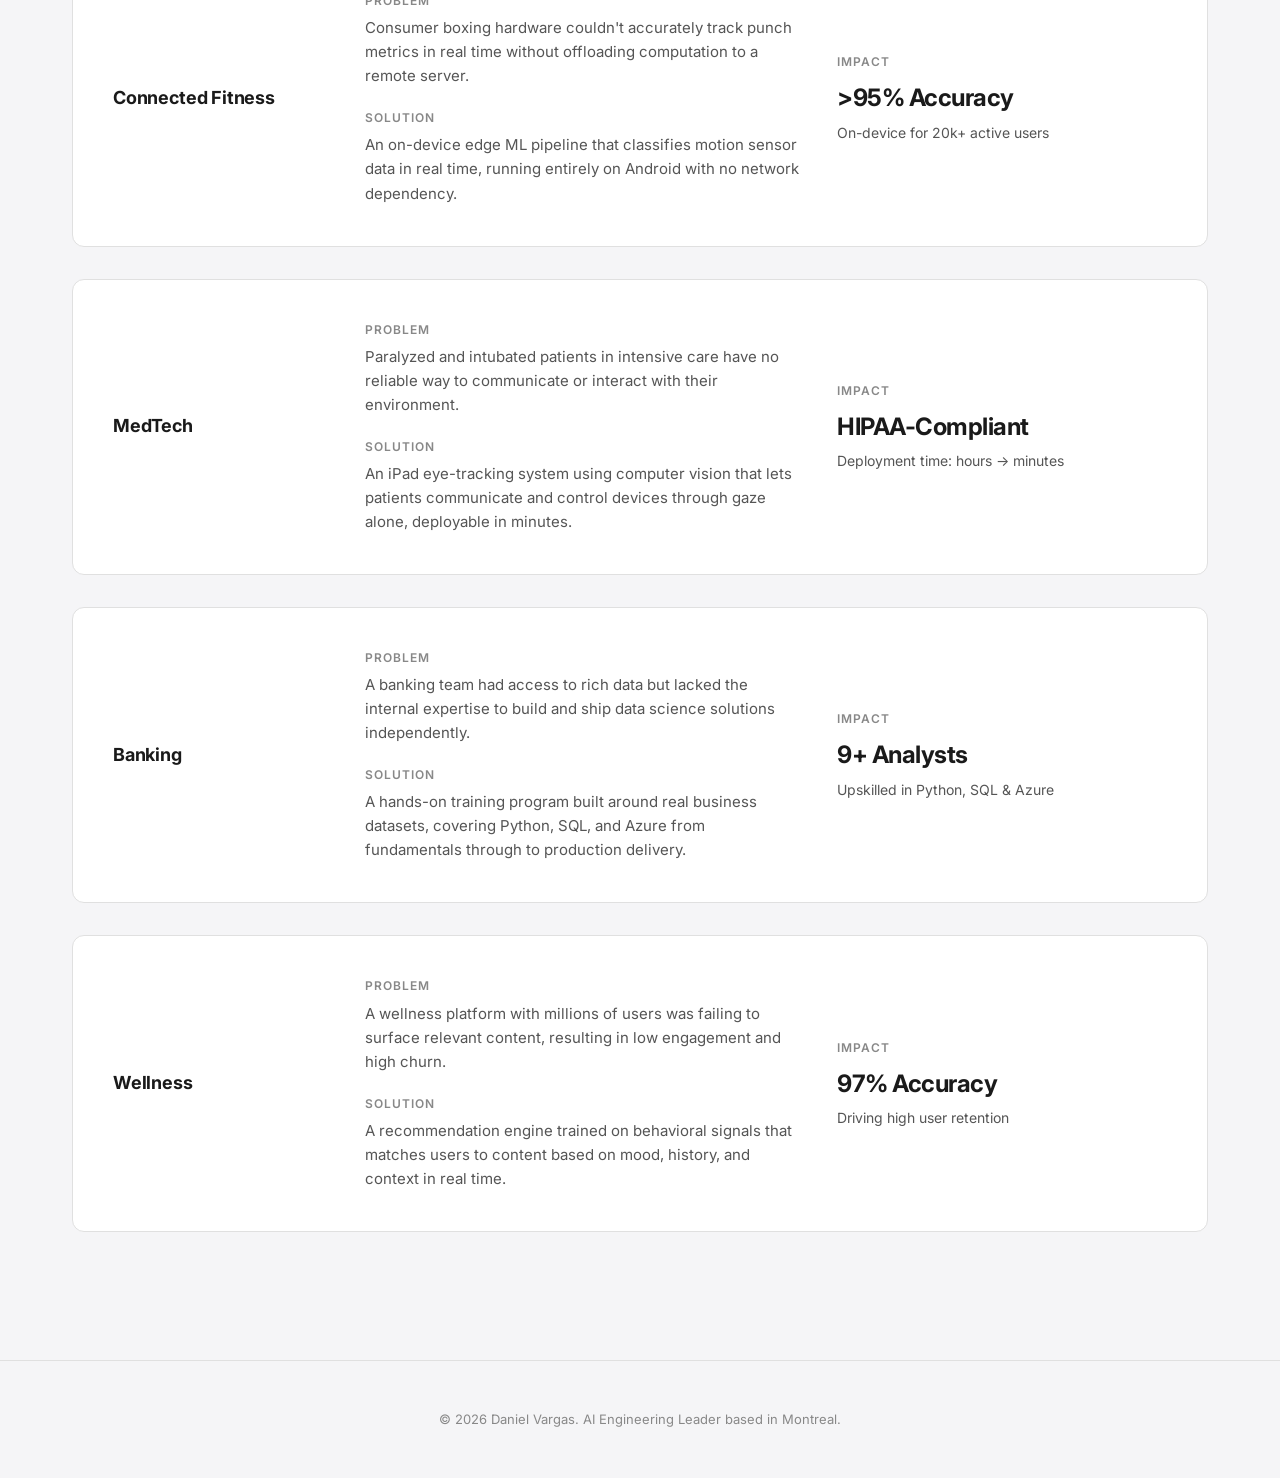
==== commit da09225c: "more fixes." ====
--- a/index.html
+++ b/index.html
@@ -5,387 +5,14 @@
     <meta charset="UTF-8">
     <meta name="viewport" content="width=device-width, initial-scale=1.0">
     <title>Daniel Vargas | AI Engineering Leader</title>
-    <meta name="description" content="AI Engineering Leader specializing in taking proprietary AI products from 0 to 1.">
+    <meta name="description"
+        content="AI Engineering Leader specializing in taking proprietary AI products from 0 to 1.">
     <link rel="icon" type="image/svg+xml"
-          href="data:image/svg+xml,<svg xmlns='http://www.w3.org/2000/svg' viewBox='0 0 100 100'><rect width='100' height='100' rx='12' fill='%231a1a1a'/><text x='50' y='68' font-family='Inter,Helvetica,sans-serif' font-size='48' font-weight='600' fill='%23F5F5F7' text-anchor='middle'>DV</text></svg>">
+        href="data:image/svg+xml,<svg xmlns='http://www.w3.org/2000/svg' viewBox='0 0 100 100'><rect width='100' height='100' rx='12' fill='%231a1a1a'/><text x='50' y='68' font-family='Inter,Helvetica,sans-serif' font-size='48' font-weight='600' fill='%23F5F5F7' text-anchor='middle'>DV</text></svg>">
     <link rel="preconnect" href="https://fonts.googleapis.com">
     <link rel="preconnect" href="https://fonts.gstatic.com" crossorigin>
     <link href="https://fonts.googleapis.com/css2?family=Inter:wght@400;500;600;700;800&display=swap" rel="stylesheet">
-    <style>
-        * {
-            margin: 0;
-            padding: 0;
-            box-sizing: border-box;
-        }
-
-        :root {
-            --bg: #F5F5F7;
-            --text-primary: #1a1a1a;
-            --text-secondary: #555555;
-            --text-muted: #888888;
-            --accent: #1a1a1a;
-            --border: #e0e0e0;
-            --card-bg: #ffffff;
-            --section-alt: #fafafa;
-        }
-
-        html {
-            scroll-behavior: smooth;
-        }
-
-        body {
-            font-family: 'Inter', -apple-system, BlinkMacSystemFont, 'Helvetica Neue', sans-serif;
-            background: var(--bg);
-            color: var(--text-primary);
-            line-height: 1.6;
-            font-size: 16px;
-            -webkit-font-smoothing: antialiased;
-            -moz-osx-font-smoothing: grayscale;
-        }
-
-        .container {
-            max-width: 1200px;
-            margin: 0 auto;
-            padding: 0 2rem;
-        }
-
-        /* Navigation */
-        nav {
-            position: fixed;
-            top: 0;
-            width: 100%;
-            padding: 1.5rem 0;
-            z-index: 100;
-            background: rgba(245, 245, 247, 0.9);
-            backdrop-filter: blur(20px);
-            border-bottom: 1px solid var(--border);
-        }
-
-        .nav-content {
-            display: flex;
-            justify-content: space-between;
-            align-items: center;
-            max-width: 1200px;
-            margin: 0 auto;
-            padding: 0 2rem;
-        }
-
-        .logo {
-            font-size: 1.125rem;
-            font-weight: 700;
-            color: var(--text-primary);
-            letter-spacing: -0.02em;
-        }
-
-        .nav-links {
-            display: flex;
-            gap: 2.5rem;
-        }
-
-        .nav-links a {
-            font-size: 0.875rem;
-            font-weight: 500;
-            color: var(--text-secondary);
-            text-decoration: none;
-            transition: color 0.2s;
-        }
-
-        .nav-links a:hover {
-            color: var(--text-primary);
-        }
-
-
-        .btn {
-            padding: 1rem 2rem;
-            border-radius: 8px;
-            font-weight: 600;
-            text-decoration: none;
-            transition: all 0.2s;
-            font-size: 0.938rem;
-            cursor: pointer;
-            border: none;
-            display: inline-block;
-        }
-
-        .btn-primary {
-            background: var(--text-primary);
-            color: var(--bg);
-        }
-
-        .btn-primary:hover {
-            background: #333;
-            transform: translateY(-1px);
-        }
-
-        .btn-secondary {
-            background: transparent;
-            color: var(--text-primary);
-            border: 1.5px solid var(--text-primary);
-        }
-
-        .btn-secondary:hover {
-            background: var(--text-primary);
-            color: var(--bg);
-        }
-
-        /* Section Styles */
-        section {
-            padding: 6rem 0;
-        }
-
-        .section-label {
-            font-size: 0.75rem;
-            font-weight: 600;
-            color: var(--text-muted);
-            text-transform: uppercase;
-            letter-spacing: 0.1em;
-            margin-bottom: 1rem;
-        }
-
-        h2 {
-            font-size: clamp(2rem, 4vw, 2.75rem);
-            font-weight: 700;
-            letter-spacing: -0.02em;
-            margin-bottom: 1rem;
-            color: var(--text-primary);
-        }
-
-        .section-description {
-            font-size: 1.125rem;
-            color: var(--text-secondary);
-            max-width: 600px;
-            line-height: 1.7;
-        }
-
-        /* Bio Section */
-        .bio {
-            padding: 10rem 0 7rem;
-            border-bottom: 1px solid var(--border);
-        }
-
-        .bio-layout {
-            display: grid;
-            grid-template-columns: 1fr 2fr;
-            gap: 6rem;
-            align-items: start;
-        }
-
-        .bio-identity {
-            position: sticky;
-            top: 6rem;
-        }
-
-        .bio-name {
-            font-size: clamp(2rem, 3.5vw, 2.75rem);
-            font-weight: 800;
-            letter-spacing: -0.03em;
-            line-height: 1.1;
-            margin-bottom: 0.5rem;
-        }
-
-        .bio-title {
-            font-size: 1rem;
-            font-weight: 500;
-            color: var(--text-secondary);
-            margin-bottom: 0.375rem;
-        }
-
-        .bio-location {
-            font-size: 0.875rem;
-            color: var(--text-muted);
-            margin-bottom: 2.5rem;
-        }
-
-        .bio-links {
-            display: flex;
-            flex-direction: column;
-            gap: 0.75rem;
-        }
-
-        .bio-links a {
-            font-size: 0.875rem;
-            font-weight: 500;
-            color: var(--text-secondary);
-            text-decoration: none;
-            display: inline-flex;
-            align-items: center;
-            gap: 0.4rem;
-            transition: color 0.2s;
-        }
-
-        .bio-links a:hover {
-            color: var(--text-primary);
-        }
-
-        .bio-cv-link {
-            font-weight: 600 !important;
-            color: var(--text-primary) !important;
-        }
-
-        .bio-text {
-            font-size: 1.125rem;
-            color: var(--text-secondary);
-            line-height: 1.85;
-            padding-top: 0.25rem;
-            text-align: justify;
-        }
-
-        /* Case Studies Section */
-        .case-studies {
-            padding: 8rem 0;
-        }
-
-        .case-studies-header {
-            margin-bottom: 4rem;
-        }
-
-        .cases-grid {
-            display: flex;
-            flex-direction: column;
-            gap: 2rem;
-        }
-
-        .case-card {
-            display: grid;
-            grid-template-columns: 1fr 2fr 1.5fr;
-            gap: 2rem;
-            padding: 2.5rem;
-            background: var(--card-bg);
-            border: 1px solid var(--border);
-            border-radius: 12px;
-            transition: box-shadow 0.3s, border-color 0.3s;
-        }
-
-        .case-card:hover {
-            box-shadow: 0 8px 30px rgba(0, 0, 0, 0.06);
-            border-color: var(--text-primary);
-        }
-
-        .case-company {
-            display: flex;
-            flex-direction: column;
-            justify-content: center;
-        }
-
-        .case-industry {
-            font-size: 1.125rem;
-            font-weight: 700;
-            color: var(--text-primary);
-            letter-spacing: -0.01em;
-        }
-
-        .wip-badge {
-            display: inline-block;
-            font-size: 0.688rem;
-            font-weight: 600;
-            color: var(--text-muted);
-            text-transform: uppercase;
-            letter-spacing: 0.08em;
-            border: 1px solid var(--border);
-            border-radius: 4px;
-            padding: 0.2rem 0.5rem;
-            margin-top: 0.5rem;
-            width: fit-content;
-        }
-
-        .case-problem-solution {
-            display: flex;
-            flex-direction: column;
-            gap: 1.25rem;
-        }
-
-        .case-problem-solution h4 {
-            font-size: 0.75rem;
-            font-weight: 600;
-            color: var(--text-muted);
-            text-transform: uppercase;
-            letter-spacing: 0.08em;
-            margin-bottom: 0.375rem;
-        }
-
-        .case-problem-solution p {
-            font-size: 0.938rem;
-            color: var(--text-secondary);
-            line-height: 1.6;
-        }
-
-        .case-impact {
-            display: flex;
-            flex-direction: column;
-            justify-content: center;
-        }
-
-        .case-impact h4 {
-            font-size: 0.75rem;
-            font-weight: 600;
-            color: var(--text-muted);
-            text-transform: uppercase;
-            letter-spacing: 0.08em;
-            margin-bottom: 0.5rem;
-        }
-
-        .impact-metric {
-            font-size: 1.5rem;
-            font-weight: 700;
-            color: var(--text-primary);
-            letter-spacing: -0.02em;
-        }
-
-        .impact-desc {
-            font-size: 0.875rem;
-            color: var(--text-secondary);
-            margin-top: 0.25rem;
-        }
-
-        /* Footer */
-        footer {
-            padding: 3rem 0;
-            border-top: 1px solid var(--border);
-        }
-
-        .copyright {
-            color: var(--text-muted);
-            font-size: 0.813rem;
-            text-align: center;
-        }
-
-        /* Responsive */
-        @media (max-width: 968px) {
-            .bio-layout {
-                grid-template-columns: 1fr;
-                gap: 3rem;
-            }
-
-            .bio-identity {
-                position: static;
-            }
-
-            .case-card {
-                grid-template-columns: 1fr;
-                gap: 1.5rem;
-            }
-
-            .nav-links {
-                display: none;
-            }
-
-        }
-
-        @media (max-width: 640px) {
-            section {
-                padding: 4rem 0;
-            }
-
-            .container {
-                padding: 0 1.5rem;
-            }
-
-
-            .case-card {
-                padding: 1.5rem;
-            }
-        }
-    </style>
+    <link rel="stylesheet" href="styles.css">
 </head>
 
 <body>
@@ -414,7 +41,12 @@
                         <a href="docs/Daniel_Vargas_CV_2026-en-final.pdf" download class="bio-cv-link">Download CV ↓</a>
                     </div>
                 </div>
-                <p class="bio-text">AI Engineering Leader specializing in taking proprietary AI products from 0 to 1. Extensive experience guiding technical teams through the full development lifecycle, from conceptual architecture and R&D to production deployment and scaling. Proven track record in defining technical strategy, managing engineering roadmaps, and delivering high-impact ML/AI solutions. Expert in bridging the gap between complex machine learning capabilities and tangible business value in startup and high-growth environments.</p>
+                <p class="bio-text">AI Engineering Leader specializing in taking proprietary AI products from 0 to 1.
+                    Extensive experience guiding technical teams through the full development lifecycle, from conceptual
+                    architecture and R&D to production deployment and scaling. Proven track record in defining technical
+                    strategy, managing engineering roadmaps, and delivering high-impact ML/AI solutions. Expert in
+                    bridging the gap between complex machine learning capabilities and tangible business value in
+                    startup and high-growth environments.</p>
             </div>
         </div>
     </section>
@@ -430,137 +62,161 @@
 
             <div class="cases-grid">
                 <!-- Civil Engineering (WIP) -->
-                <div class="case-card">
-                    <div class="case-company">
-                        <div class="case-industry">Civil Engineering</div>
-                        <div class="wip-badge">WIP</div>
-                    </div>
-                    <div class="case-problem-solution">
-                        <div>
-                            <h4>Problem</h4>
-                            <p>Civil engineers spend hours manually extracting quantities and costs from technical drawings — a process that is slow, expensive, and prone to error.</p>
-                        </div>
-                        <div>
-                            <h4>Solution</h4>
-                            <p>A web application that ingests civil engineering drawings and automatically generates calculations, material quantities, and full costing reports.</p>
-                        </div>
-                    </div>
-                    <div class="case-impact">
-                        <h4>Status</h4>
-                        <div class="impact-metric">In Progress</div>
-                        <div class="impact-desc">Active development</div>
-                    </div>
-                </div>
+                <a href="projects/civil-engineering.html" class="case-card-link">
+                    <div class="case-card">
+                        <div class="case-company">
+                            <div class="case-industry">Civil Engineering</div>
+                            <div class="wip-badge">WIP</div>
+                        </div>
+                        <div class="case-problem-solution">
+                            <div>
+                                <h4>Problem</h4>
+                                <p>Civil engineers spend hours manually extracting quantities and costs from technical
+                                    drawings - a process that is slow, expensive, and prone to error.</p>
+                            </div>
+                            <div>
+                                <h4>Solution</h4>
+                                <p>A web application that ingests civil engineering drawings and automatically generates
+                                    calculations, material quantities, and full costing reports.</p>
+                            </div>
+                        </div>
+                        <div class="case-impact">
+                            <h4>Status</h4>
+                            <div class="impact-metric">In Progress</div>
+                            <div class="impact-desc">Active development</div>
+                        </div>
+                    </div>
+                </a>
 
                 <!-- Fashion Tech -->
-                <div class="case-card">
-                    <div class="case-company">
-                        <div class="case-industry">Fashion Tech</div>
-                    </div>
-                    <div class="case-problem-solution">
-                        <div>
-                            <h4>Problem</h4>
-                            <p>Made-to-measure garment production relies on manual pattern-making and fitting, making personalized fit impossible to scale and keeping return rates high.</p>
-                        </div>
-                        <div>
-                            <h4>Solution</h4>
-                            <p>A computer vision scan-to-pattern engine paired with a fit prediction model that automates the full measurement-to-production pipeline.</p>
-                        </div>
-                    </div>
-                    <div class="case-impact">
-                        <h4>Impact</h4>
-                        <div class="impact-metric">Automated M2M</div>
-                        <div class="impact-desc">Production + reduced return rates</div>
-                    </div>
-                </div>
+                <a href="projects/fashion-tech.html" class="case-card-link">
+                    <div class="case-card">
+                        <div class="case-company">
+                            <div class="case-industry">Fashion Tech</div>
+                        </div>
+                        <div class="case-problem-solution">
+                            <div>
+                                <h4>Problem</h4>
+                                <p>Made-to-measure garment production relies on manual pattern-making and fitting,
+                                    making personalized fit impossible to scale and keeping return rates high.</p>
+                            </div>
+                            <div>
+                                <h4>Solution</h4>
+                                <p>A computer vision scan-to-pattern engine paired with a fit prediction model that
+                                    automates the full measurement-to-production pipeline.</p>
+                            </div>
+                        </div>
+                        <div class="case-impact">
+                            <h4>Impact</h4>
+                            <div class="impact-metric">Automated M2M</div>
+                            <div class="impact-desc">Production + reduced return rates</div>
+                        </div>
+                    </div>
+                </a>
 
                 <!-- Connected Fitness -->
-                <div class="case-card">
-                    <div class="case-company">
-                        <div class="case-industry">Connected Fitness</div>
-                    </div>
-                    <div class="case-problem-solution">
-                        <div>
-                            <h4>Problem</h4>
-                            <p>Consumer boxing hardware couldn't accurately track punch metrics in real time without offloading computation to a remote server.</p>
-                        </div>
-                        <div>
-                            <h4>Solution</h4>
-                            <p>An on-device edge ML pipeline that classifies motion sensor data in real time, running entirely on Android with no network dependency.</p>
-                        </div>
-                    </div>
-                    <div class="case-impact">
-                        <h4>Impact</h4>
-                        <div class="impact-metric">>95% Accuracy</div>
-                        <div class="impact-desc">On-device for 20k+ active users</div>
-                    </div>
-                </div>
+                <a href="projects/connected-fitness.html" class="case-card-link">
+                    <div class="case-card">
+                        <div class="case-company">
+                            <div class="case-industry">Connected Fitness</div>
+                        </div>
+                        <div class="case-problem-solution">
+                            <div>
+                                <h4>Problem</h4>
+                                <p>Consumer boxing hardware couldn't accurately track punch metrics in real time without
+                                    offloading computation to a remote server.</p>
+                            </div>
+                            <div>
+                                <h4>Solution</h4>
+                                <p>An on-device edge ML pipeline that classifies motion sensor data in real time,
+                                    running entirely on Android with no network dependency.</p>
+                            </div>
+                        </div>
+                        <div class="case-impact">
+                            <h4>Impact</h4>
+                            <div class="impact-metric">>95% Accuracy</div>
+                            <div class="impact-desc">On-device for 20k+ active users</div>
+                        </div>
+                    </div>
+                </a>
 
                 <!-- MedTech -->
-                <div class="case-card">
-                    <div class="case-company">
-                        <div class="case-industry">MedTech</div>
-                    </div>
-                    <div class="case-problem-solution">
-                        <div>
-                            <h4>Problem</h4>
-                            <p>Paralyzed and intubated patients in intensive care have no reliable way to communicate or interact with their environment.</p>
-                        </div>
-                        <div>
-                            <h4>Solution</h4>
-                            <p>An iPad eye-tracking system using computer vision that lets patients communicate and control devices through gaze alone, deployable in minutes.</p>
-                        </div>
-                    </div>
-                    <div class="case-impact">
-                        <h4>Impact</h4>
-                        <div class="impact-metric">HIPAA-Compliant</div>
-                        <div class="impact-desc">Deployment time: hours → minutes</div>
-                    </div>
-                </div>
+                <a href="projects/medtech.html" class="case-card-link">
+                    <div class="case-card">
+                        <div class="case-company">
+                            <div class="case-industry">MedTech</div>
+                        </div>
+                        <div class="case-problem-solution">
+                            <div>
+                                <h4>Problem</h4>
+                                <p>Paralyzed and intubated patients in intensive care have no reliable way to
+                                    communicate or interact with their environment.</p>
+                            </div>
+                            <div>
+                                <h4>Solution</h4>
+                                <p>An iPad eye-tracking system using computer vision that lets patients communicate and
+                                    control devices through gaze alone, deployable in minutes.</p>
+                            </div>
+                        </div>
+                        <div class="case-impact">
+                            <h4>Impact</h4>
+                            <div class="impact-metric">HIPAA-Compliant</div>
+                            <div class="impact-desc">Deployment time: hours → minutes</div>
+                        </div>
+                    </div>
+                </a>
 
                 <!-- Banking -->
-                <div class="case-card">
-                    <div class="case-company">
-                        <div class="case-industry">Banking</div>
-                    </div>
-                    <div class="case-problem-solution">
-                        <div>
-                            <h4>Problem</h4>
-                            <p>A banking team had access to rich data but lacked the internal expertise to build and ship data science solutions independently.</p>
-                        </div>
-                        <div>
-                            <h4>Solution</h4>
-                            <p>A hands-on training program built around real business datasets, covering Python, SQL, and Azure from fundamentals through to production delivery.</p>
-                        </div>
-                    </div>
-                    <div class="case-impact">
-                        <h4>Impact</h4>
-                        <div class="impact-metric">9+ Analysts</div>
-                        <div class="impact-desc">Upskilled in Python, SQL & Azure</div>
-                    </div>
-                </div>
+                <a href="projects/banking.html" class="case-card-link">
+                    <div class="case-card">
+                        <div class="case-company">
+                            <div class="case-industry">Banking</div>
+                        </div>
+                        <div class="case-problem-solution">
+                            <div>
+                                <h4>Problem</h4>
+                                <p>A banking team had access to rich data but lacked the internal expertise to build and
+                                    ship data science solutions independently.</p>
+                            </div>
+                            <div>
+                                <h4>Solution</h4>
+                                <p>A hands-on training program built around real business datasets, covering Python,
+                                    SQL, and Azure from fundamentals through to production delivery.</p>
+                            </div>
+                        </div>
+                        <div class="case-impact">
+                            <h4>Impact</h4>
+                            <div class="impact-metric">9+ Analysts</div>
+                            <div class="impact-desc">Upskilled in Python, SQL & Azure</div>
+                        </div>
+                    </div>
+                </a>
 
                 <!-- Wellness -->
-                <div class="case-card">
-                    <div class="case-company">
-                        <div class="case-industry">Wellness</div>
-                    </div>
-                    <div class="case-problem-solution">
-                        <div>
-                            <h4>Problem</h4>
-                            <p>A wellness platform with millions of users was failing to surface relevant content, resulting in low engagement and high churn.</p>
-                        </div>
-                        <div>
-                            <h4>Solution</h4>
-                            <p>A recommendation engine trained on behavioral signals that matches users to content based on mood, history, and context in real time.</p>
-                        </div>
-                    </div>
-                    <div class="case-impact">
-                        <h4>Impact</h4>
-                        <div class="impact-metric">97% Accuracy</div>
-                        <div class="impact-desc">Driving high user retention</div>
-                    </div>
-                </div>
+                <a href="projects/wellness.html" class="case-card-link">
+                    <div class="case-card">
+                        <div class="case-company">
+                            <div class="case-industry">Wellness</div>
+                        </div>
+                        <div class="case-problem-solution">
+                            <div>
+                                <h4>Problem</h4>
+                                <p>A wellness platform with millions of users was failing to surface relevant content,
+                                    resulting in low engagement and high churn.</p>
+                            </div>
+                            <div>
+                                <h4>Solution</h4>
+                                <p>A recommendation engine trained on behavioral signals that matches users to content
+                                    based on mood, history, and context in real time.</p>
+                            </div>
+                        </div>
+                        <div class="case-impact">
+                            <h4>Impact</h4>
+                            <div class="impact-metric">97% Accuracy</div>
+                            <div class="impact-desc">Driving high user retention</div>
+                        </div>
+                    </div>
+                </a>
             </div>
         </div>
     </section>
@@ -575,4 +231,4 @@
     </footer>
 </body>
 
-</html>
+</html>
--- a/styles.css
+++ b/styles.css
@@ -0,0 +1,463 @@
+* {
+    margin: 0;
+    padding: 0;
+    box-sizing: border-box;
+}
+
+:root {
+    --bg: #F5F5F7;
+    --text-primary: #1a1a1a;
+    --text-secondary: #555555;
+    --text-muted: #888888;
+    --accent: #1a1a1a;
+    --border: #e0e0e0;
+    --card-bg: #ffffff;
+    --section-alt: #fafafa;
+}
+
+html {
+    scroll-behavior: smooth;
+}
+
+body {
+    font-family: 'Inter', -apple-system, BlinkMacSystemFont, 'Helvetica Neue', sans-serif;
+    background: var(--bg);
+    color: var(--text-primary);
+    line-height: 1.6;
+    font-size: 16px;
+    -webkit-font-smoothing: antialiased;
+    -moz-osx-font-smoothing: grayscale;
+}
+
+.container {
+    max-width: 1200px;
+    margin: 0 auto;
+    padding: 0 2rem;
+}
+
+/* Navigation */
+nav {
+    position: fixed;
+    top: 0;
+    width: 100%;
+    padding: 1.5rem 0;
+    z-index: 100;
+    background: rgba(245, 245, 247, 0.9);
+    backdrop-filter: blur(20px);
+    border-bottom: 1px solid var(--border);
+}
+
+.nav-content {
+    display: flex;
+    justify-content: space-between;
+    align-items: center;
+    max-width: 1200px;
+    margin: 0 auto;
+    padding: 0 2rem;
+}
+
+.logo {
+    font-size: 1.125rem;
+    font-weight: 700;
+    color: var(--text-primary);
+    letter-spacing: -0.02em;
+    text-decoration: none;
+}
+
+.nav-links {
+    display: flex;
+    gap: 2.5rem;
+}
+
+.nav-links a {
+    font-size: 0.875rem;
+    font-weight: 500;
+    color: var(--text-secondary);
+    text-decoration: none;
+    transition: color 0.2s;
+}
+
+.nav-links a:hover {
+    color: var(--text-primary);
+}
+
+/* Buttons */
+.btn {
+    padding: 1rem 2rem;
+    border-radius: 8px;
+    font-weight: 600;
+    text-decoration: none;
+    transition: all 0.2s;
+    font-size: 0.938rem;
+    cursor: pointer;
+    border: none;
+    display: inline-block;
+}
+
+.btn-primary {
+    background: var(--text-primary);
+    color: var(--bg);
+}
+
+.btn-primary:hover {
+    background: #333;
+    transform: translateY(-1px);
+}
+
+.btn-secondary {
+    background: transparent;
+    color: var(--text-primary);
+    border: 1.5px solid var(--text-primary);
+}
+
+.btn-secondary:hover {
+    background: var(--text-primary);
+    color: var(--bg);
+}
+
+/* Section Styles */
+section {
+    padding: 6rem 0;
+}
+
+.section-label {
+    font-size: 0.75rem;
+    font-weight: 600;
+    color: var(--text-muted);
+    text-transform: uppercase;
+    letter-spacing: 0.1em;
+    margin-bottom: 1rem;
+}
+
+h2 {
+    font-size: clamp(2rem, 4vw, 2.75rem);
+    font-weight: 700;
+    letter-spacing: -0.02em;
+    margin-bottom: 1rem;
+    color: var(--text-primary);
+}
+
+.section-description {
+    font-size: 1.125rem;
+    color: var(--text-secondary);
+    max-width: 600px;
+    line-height: 1.7;
+}
+
+/* Bio Section */
+.bio {
+    padding: 10rem 0 7rem;
+    border-bottom: 1px solid var(--border);
+}
+
+.bio-layout {
+    display: grid;
+    grid-template-columns: 1fr 2fr;
+    gap: 6rem;
+    align-items: start;
+}
+
+.bio-identity {
+    position: sticky;
+    top: 6rem;
+}
+
+.bio-name {
+    font-size: clamp(2rem, 3.5vw, 2.75rem);
+    font-weight: 800;
+    letter-spacing: -0.03em;
+    line-height: 1.1;
+    margin-bottom: 0.5rem;
+}
+
+.bio-title {
+    font-size: 1rem;
+    font-weight: 500;
+    color: var(--text-secondary);
+    margin-bottom: 0.375rem;
+}
+
+.bio-location {
+    font-size: 0.875rem;
+    color: var(--text-muted);
+    margin-bottom: 2.5rem;
+}
+
+.bio-links {
+    display: flex;
+    flex-direction: column;
+    gap: 0.75rem;
+}
+
+.bio-links a {
+    font-size: 0.875rem;
+    font-weight: 500;
+    color: var(--text-secondary);
+    text-decoration: none;
+    display: inline-flex;
+    align-items: center;
+    gap: 0.4rem;
+    transition: color 0.2s;
+}
+
+.bio-links a:hover {
+    color: var(--text-primary);
+}
+
+.bio-cv-link {
+    font-weight: 600 !important;
+    color: var(--text-primary) !important;
+}
+
+.bio-text {
+    font-size: 1.125rem;
+    color: var(--text-secondary);
+    line-height: 1.85;
+    padding-top: 0.25rem;
+    text-align: justify;
+}
+
+/* Case Studies Section */
+.case-studies {
+    padding: 8rem 0;
+}
+
+.case-studies-header {
+    margin-bottom: 4rem;
+}
+
+.cases-grid {
+    display: flex;
+    flex-direction: column;
+    gap: 2rem;
+}
+
+/* Clickable card links */
+.case-card-link {
+    text-decoration: none;
+    color: inherit;
+    display: block;
+}
+
+.case-card {
+    display: grid;
+    grid-template-columns: 1fr 2fr 1.5fr;
+    gap: 2rem;
+    padding: 2.5rem;
+    background: var(--card-bg);
+    border: 1px solid var(--border);
+    border-radius: 12px;
+    transition: box-shadow 0.3s, border-color 0.3s;
+}
+
+.case-card-link:hover .case-card {
+    box-shadow: 0 8px 30px rgba(0, 0, 0, 0.06);
+    border-color: var(--text-primary);
+}
+
+.case-company {
+    display: flex;
+    flex-direction: column;
+    justify-content: center;
+}
+
+.case-industry {
+    font-size: 1.125rem;
+    font-weight: 700;
+    color: var(--text-primary);
+    letter-spacing: -0.01em;
+}
+
+.wip-badge {
+    display: inline-block;
+    font-size: 0.688rem;
+    font-weight: 600;
+    color: var(--text-muted);
+    text-transform: uppercase;
+    letter-spacing: 0.08em;
+    border: 1px solid var(--border);
+    border-radius: 4px;
+    padding: 0.2rem 0.5rem;
+    margin-top: 0.5rem;
+    width: fit-content;
+}
+
+.case-problem-solution {
+    display: flex;
+    flex-direction: column;
+    gap: 1.25rem;
+}
+
+.case-problem-solution h4 {
+    font-size: 0.75rem;
+    font-weight: 600;
+    color: var(--text-muted);
+    text-transform: uppercase;
+    letter-spacing: 0.08em;
+    margin-bottom: 0.375rem;
+}
+
+.case-problem-solution p {
+    font-size: 0.938rem;
+    color: var(--text-secondary);
+    line-height: 1.6;
+}
+
+.case-impact {
+    display: flex;
+    flex-direction: column;
+    justify-content: center;
+}
+
+.case-impact h4 {
+    font-size: 0.75rem;
+    font-weight: 600;
+    color: var(--text-muted);
+    text-transform: uppercase;
+    letter-spacing: 0.08em;
+    margin-bottom: 0.5rem;
+}
+
+.impact-metric {
+    font-size: 1.5rem;
+    font-weight: 700;
+    color: var(--text-primary);
+    letter-spacing: -0.02em;
+}
+
+.impact-desc {
+    font-size: 0.875rem;
+    color: var(--text-secondary);
+    margin-top: 0.25rem;
+}
+
+/* Footer */
+footer {
+    padding: 3rem 0;
+    border-top: 1px solid var(--border);
+}
+
+.copyright {
+    color: var(--text-muted);
+    font-size: 0.813rem;
+    text-align: center;
+}
+
+/* Project Pages */
+.project-header {
+    padding: 8rem 0 4rem;
+    border-bottom: 1px solid var(--border);
+}
+
+.project-header .case-industry {
+    font-size: clamp(2rem, 4vw, 3rem);
+    font-weight: 800;
+    letter-spacing: -0.03em;
+    line-height: 1.1;
+    margin-top: 0.5rem;
+}
+
+.project-layout {
+    display: grid;
+    grid-template-columns: 1fr 2fr;
+    gap: 6rem;
+    align-items: start;
+    padding: 5rem 0 7rem;
+}
+
+.project-sidebar {
+    position: sticky;
+    top: 6rem;
+    display: flex;
+    flex-direction: column;
+    gap: 2.5rem;
+}
+
+.project-sidebar-block h4 {
+    font-size: 0.75rem;
+    font-weight: 600;
+    color: var(--text-muted);
+    text-transform: uppercase;
+    letter-spacing: 0.08em;
+    margin-bottom: 0.5rem;
+}
+
+.project-sidebar-block p {
+    font-size: 0.938rem;
+    color: var(--text-secondary);
+    line-height: 1.6;
+}
+
+.project-narrative {
+    display: flex;
+    flex-direction: column;
+    gap: 2.5rem;
+}
+
+.project-narrative h3 {
+    font-size: 1rem;
+    font-weight: 700;
+    letter-spacing: -0.01em;
+    margin-bottom: 0.75rem;
+    color: var(--text-primary);
+    text-transform: uppercase;
+    font-size: 0.75rem;
+    letter-spacing: 0.08em;
+    color: var(--text-muted);
+}
+
+.project-narrative p {
+    font-size: 1rem;
+    color: var(--text-secondary);
+    line-height: 1.85;
+    text-align: justify;
+}
+
+/* Responsive */
+@media (max-width: 968px) {
+    .bio-layout {
+        grid-template-columns: 1fr;
+        gap: 3rem;
+    }
+
+    .bio-identity {
+        position: static;
+    }
+
+    .case-card {
+        grid-template-columns: 1fr;
+        gap: 1.5rem;
+    }
+
+    .nav-links {
+        display: none;
+    }
+
+    .project-layout {
+        grid-template-columns: 1fr;
+        gap: 3rem;
+        padding: 4rem 0 5rem;
+    }
+
+    .project-sidebar {
+        position: static;
+    }
+}
+
+@media (max-width: 640px) {
+    section {
+        padding: 4rem 0;
+    }
+
+    .container {
+        padding: 0 1.5rem;
+    }
+
+    .case-card {
+        padding: 1.5rem;
+    }
+
+    .project-header {
+        padding: 6rem 0 3rem;
+    }
+}
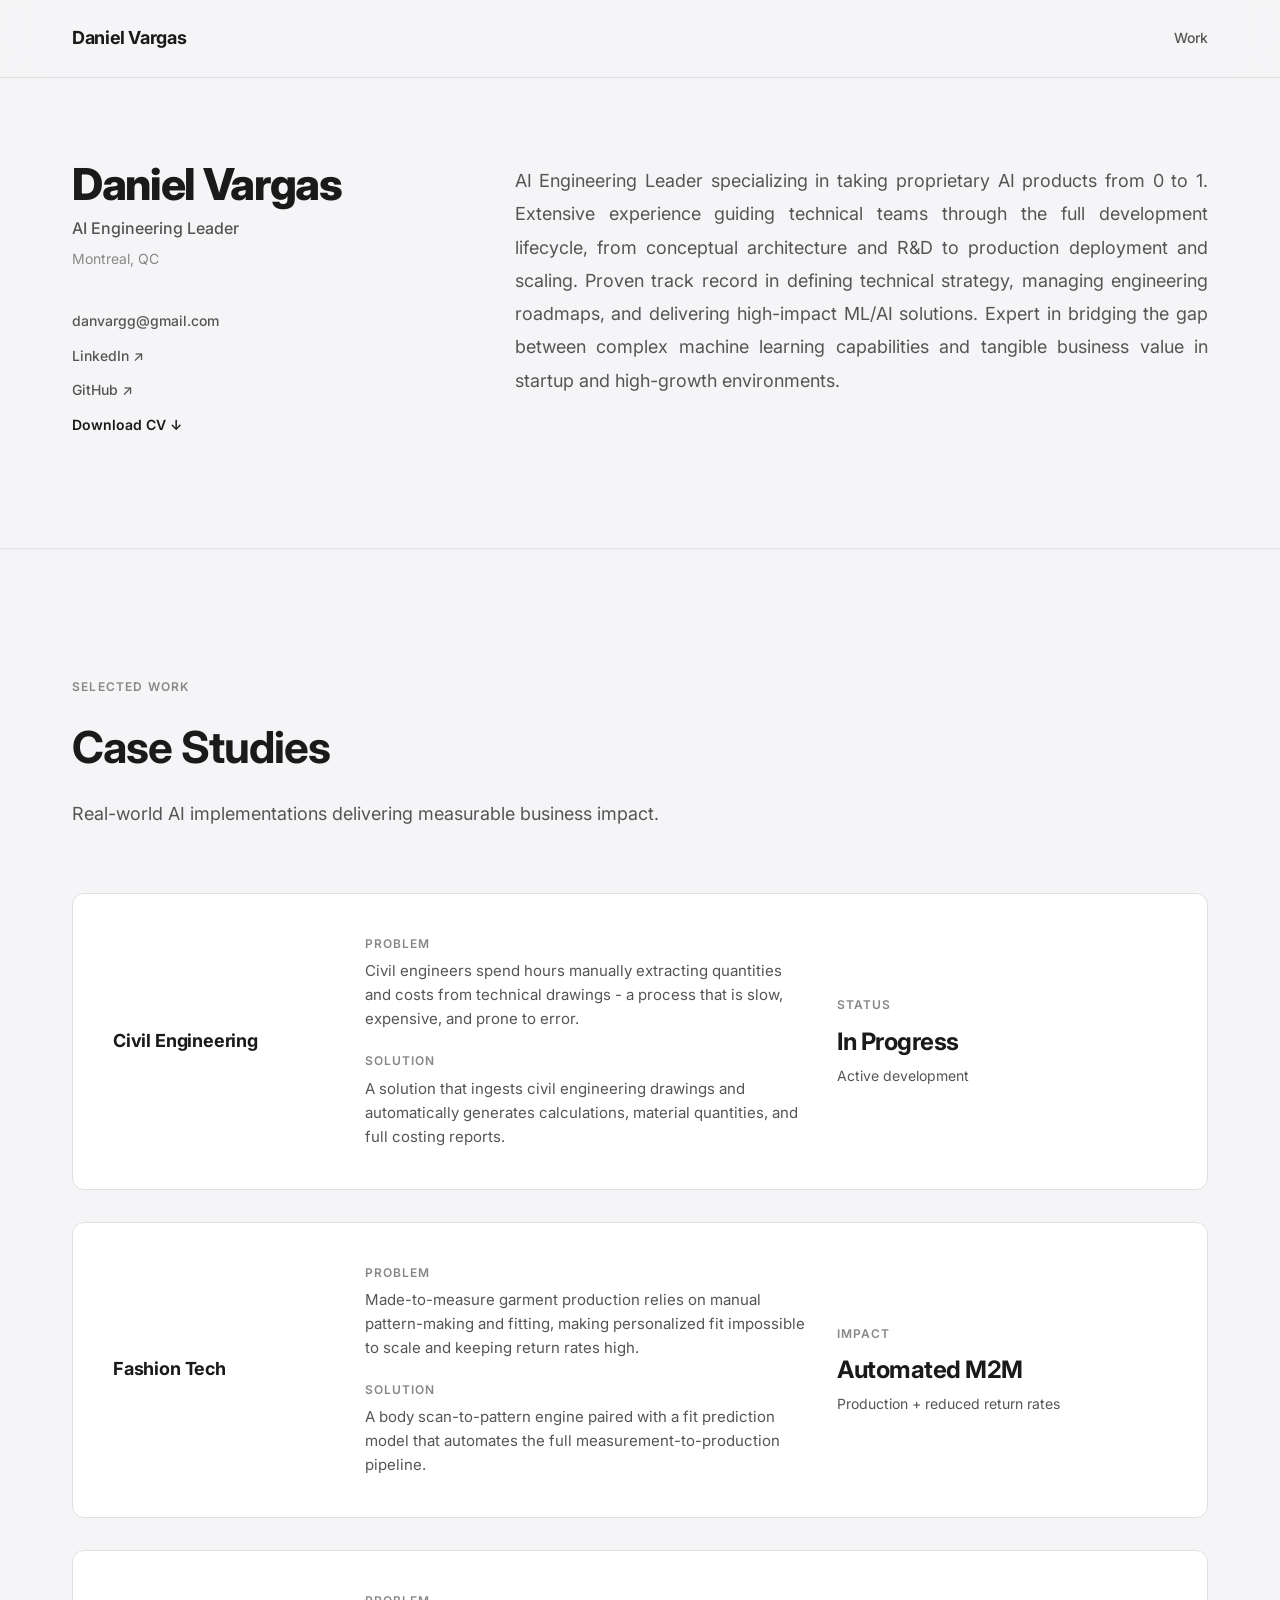
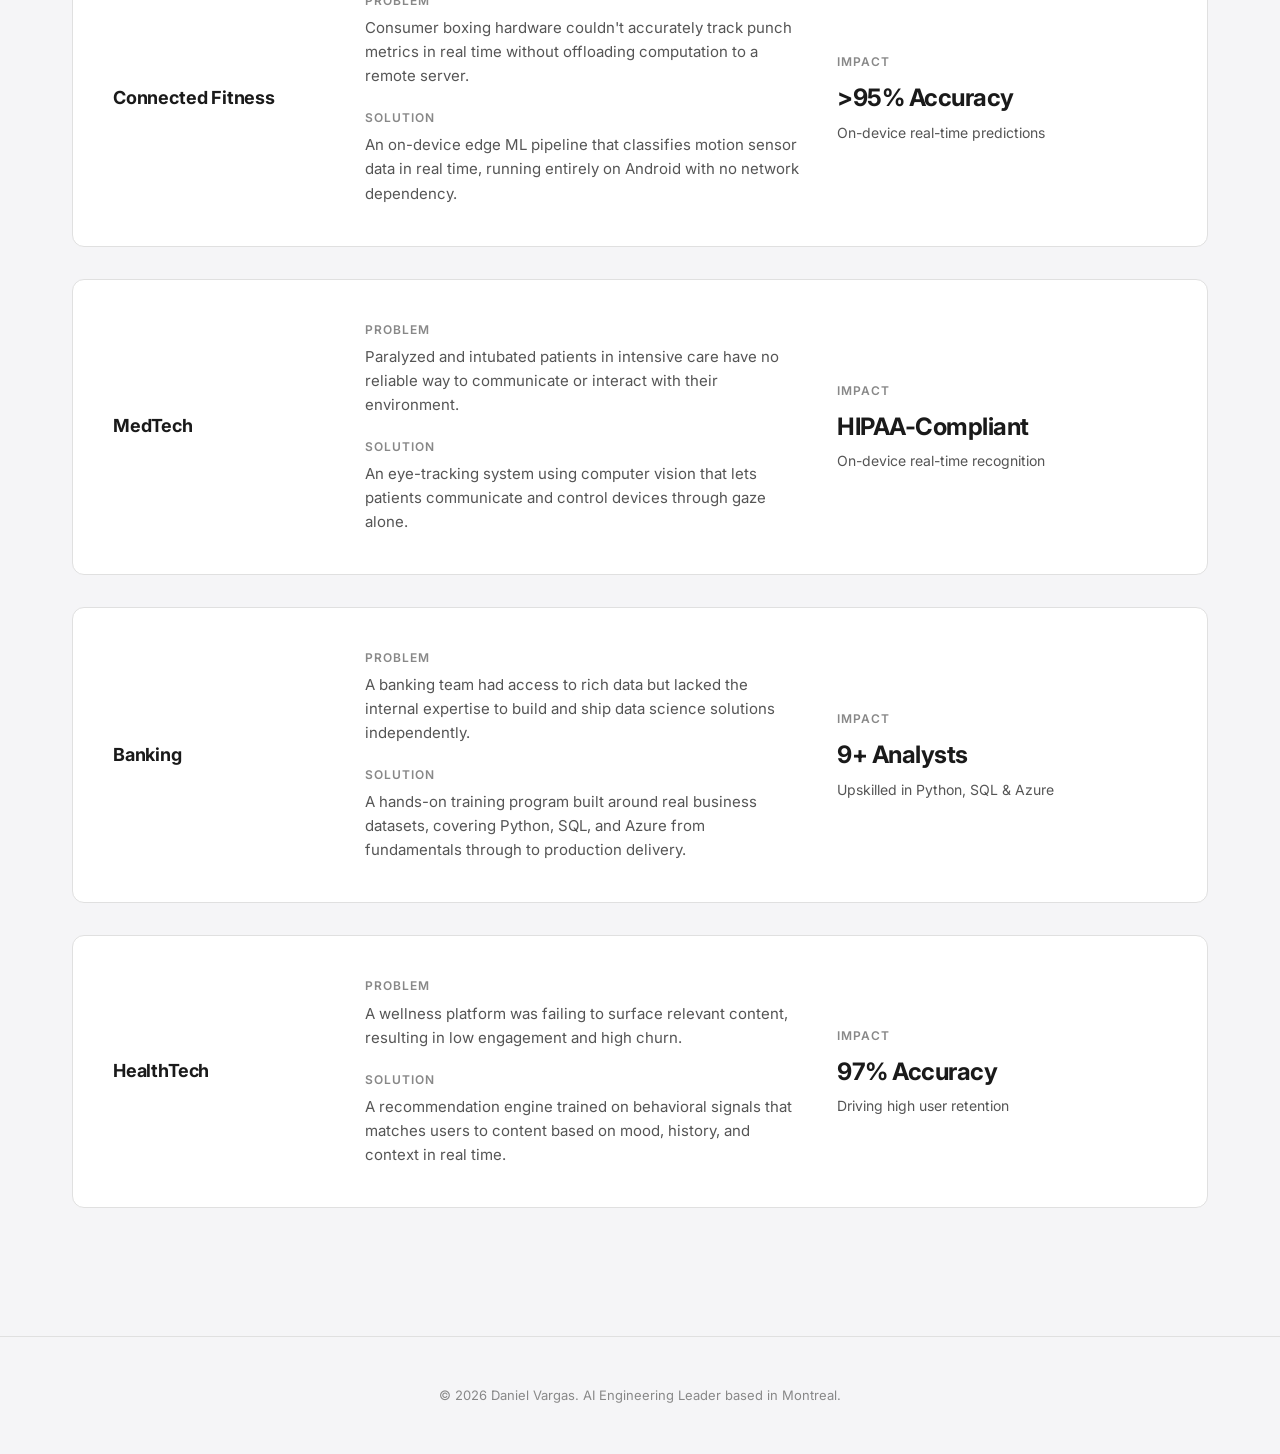
==== commit c9d5a1a5: "small fixes." ====
--- a/index.html
+++ b/index.html
@@ -66,7 +66,6 @@
                     <div class="case-card">
                         <div class="case-company">
                             <div class="case-industry">Civil Engineering</div>
-                            <div class="wip-badge">WIP</div>
                         </div>
                         <div class="case-problem-solution">
                             <div>
@@ -76,7 +75,7 @@
                             </div>
                             <div>
                                 <h4>Solution</h4>
-                                <p>A web application that ingests civil engineering drawings and automatically generates
+                                <p>A solution that ingests civil engineering drawings and automatically generates
                                     calculations, material quantities, and full costing reports.</p>
                             </div>
                         </div>
@@ -102,7 +101,7 @@
                             </div>
                             <div>
                                 <h4>Solution</h4>
-                                <p>A computer vision scan-to-pattern engine paired with a fit prediction model that
+                                <p>A body scan-to-pattern engine paired with a fit prediction model that
                                     automates the full measurement-to-production pipeline.</p>
                             </div>
                         </div>
@@ -135,7 +134,7 @@
                         <div class="case-impact">
                             <h4>Impact</h4>
                             <div class="impact-metric">>95% Accuracy</div>
-                            <div class="impact-desc">On-device for 20k+ active users</div>
+                            <div class="impact-desc">On-device real-time predictions</div>
                         </div>
                     </div>
                 </a>
@@ -154,14 +153,14 @@
                             </div>
                             <div>
                                 <h4>Solution</h4>
-                                <p>An iPad eye-tracking system using computer vision that lets patients communicate and
-                                    control devices through gaze alone, deployable in minutes.</p>
+                                <p>An eye-tracking system using computer vision that lets patients communicate and
+                                    control devices through gaze alone.</p>
                             </div>
                         </div>
                         <div class="case-impact">
                             <h4>Impact</h4>
                             <div class="impact-metric">HIPAA-Compliant</div>
-                            <div class="impact-desc">Deployment time: hours → minutes</div>
+                            <div class="impact-desc">On-device real-time recognition</div>
                         </div>
                     </div>
                 </a>
@@ -192,16 +191,16 @@
                     </div>
                 </a>
 
-                <!-- Wellness -->
+                <!-- HealthTech -->
                 <a href="projects/wellness.html" class="case-card-link">
                     <div class="case-card">
                         <div class="case-company">
-                            <div class="case-industry">Wellness</div>
-                        </div>
-                        <div class="case-problem-solution">
-                            <div>
-                                <h4>Problem</h4>
-                                <p>A wellness platform with millions of users was failing to surface relevant content,
+                            <div class="case-industry">HealthTech</div>
+                        </div>
+                        <div class="case-problem-solution">
+                            <div>
+                                <h4>Problem</h4>
+                                <p>A wellness platform was failing to surface relevant content,
                                     resulting in low engagement and high churn.</p>
                             </div>
                             <div>
